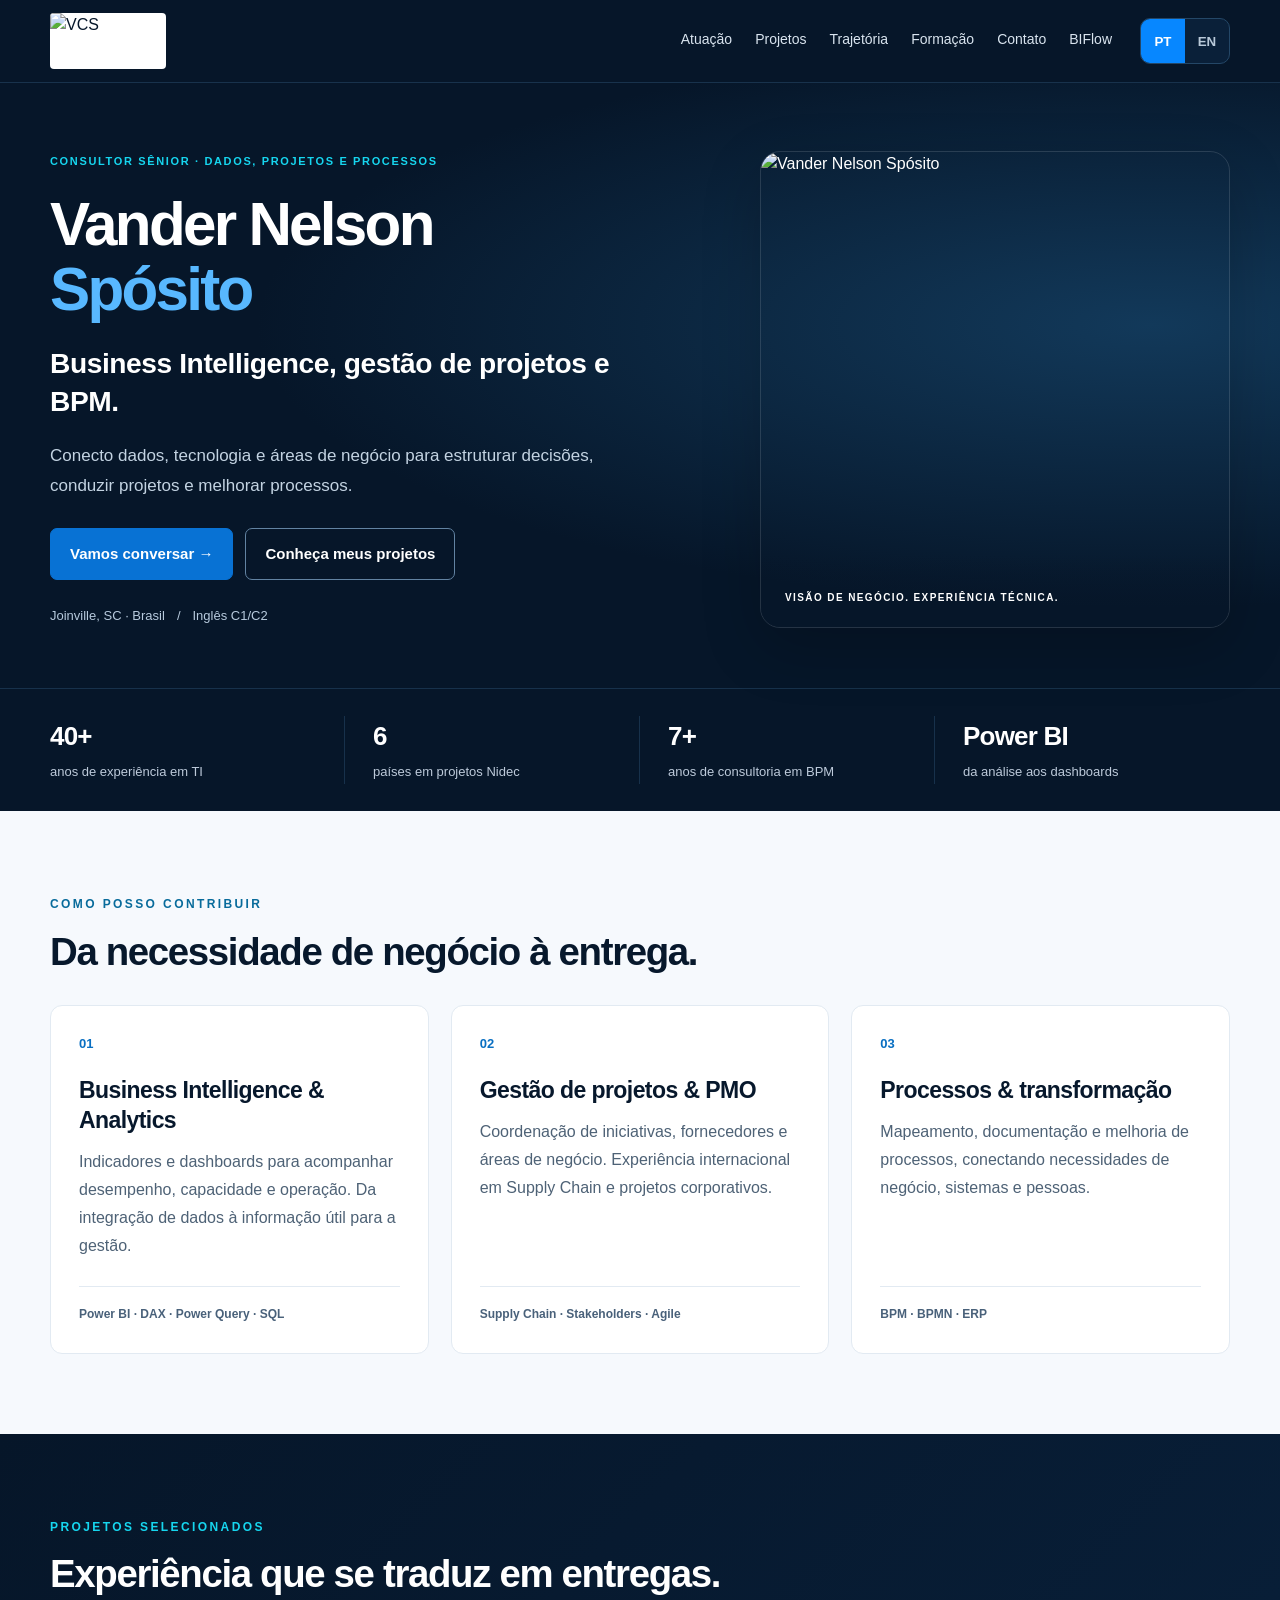
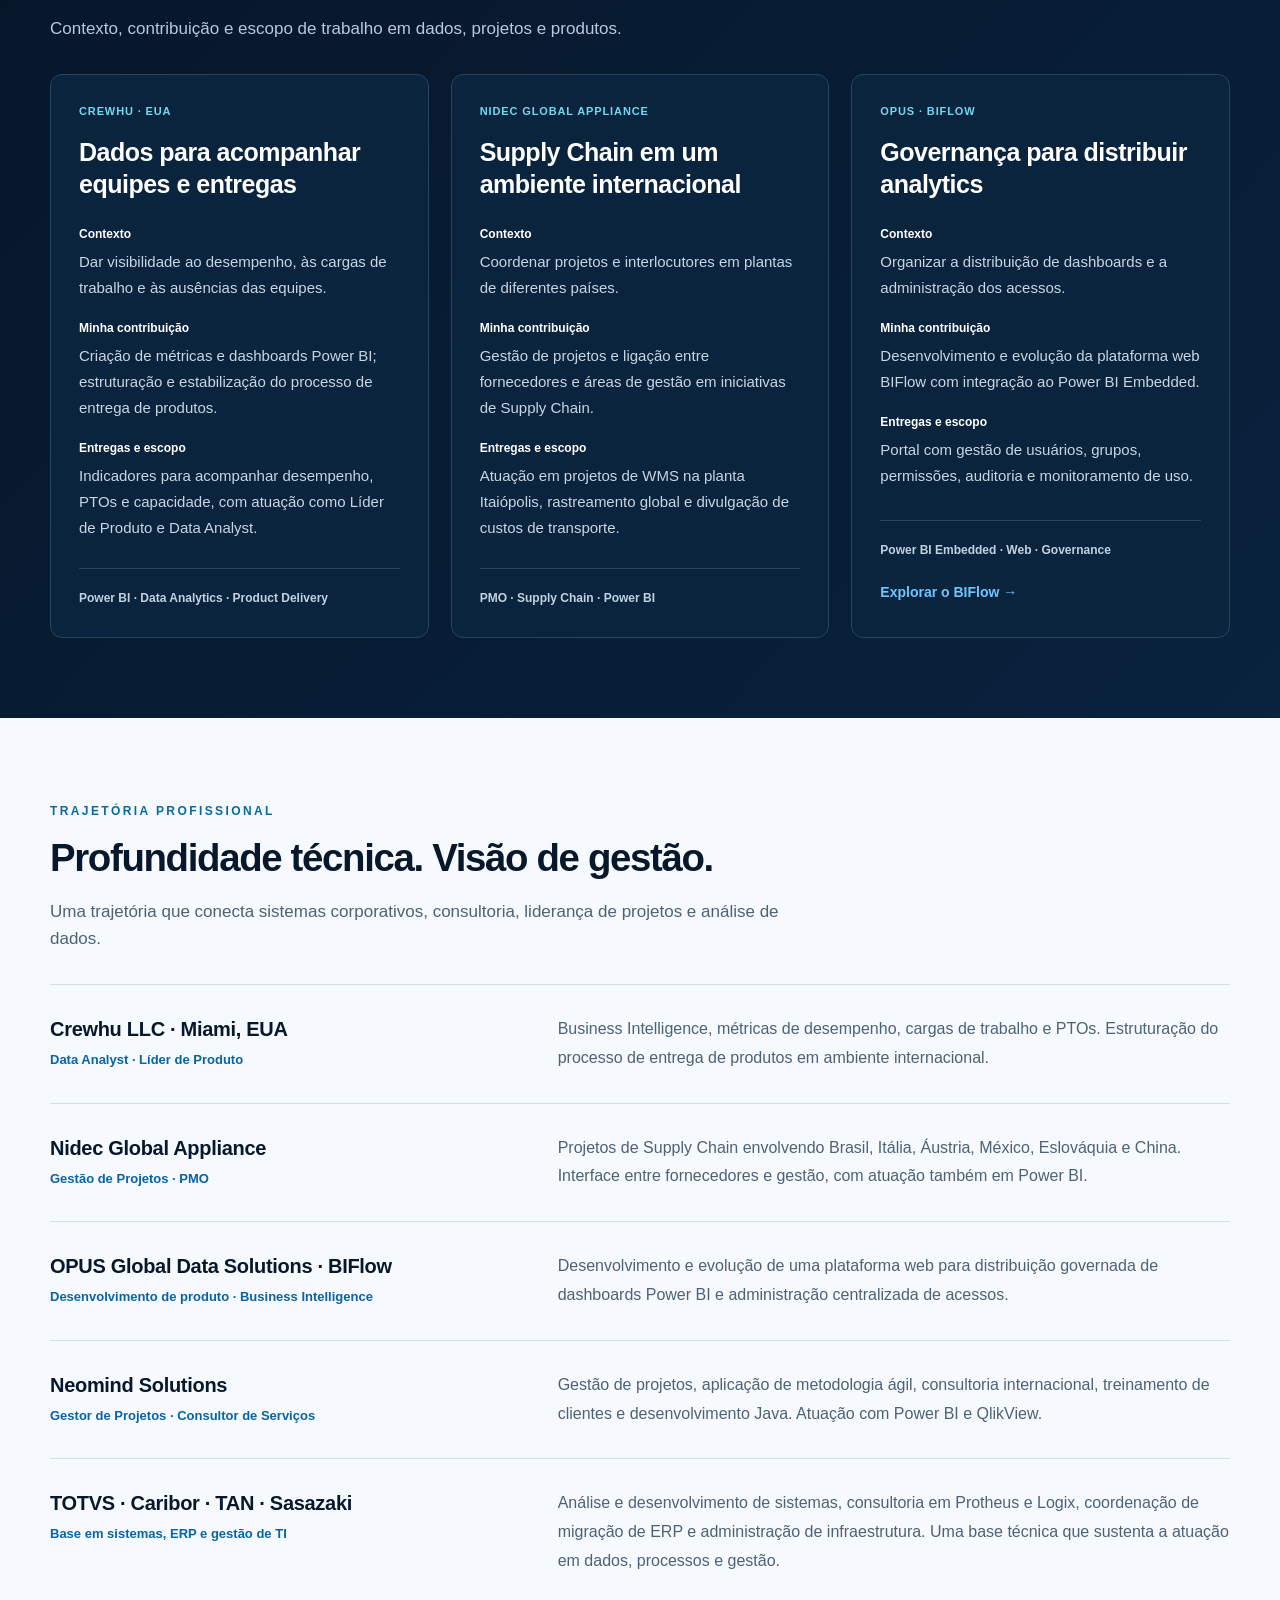
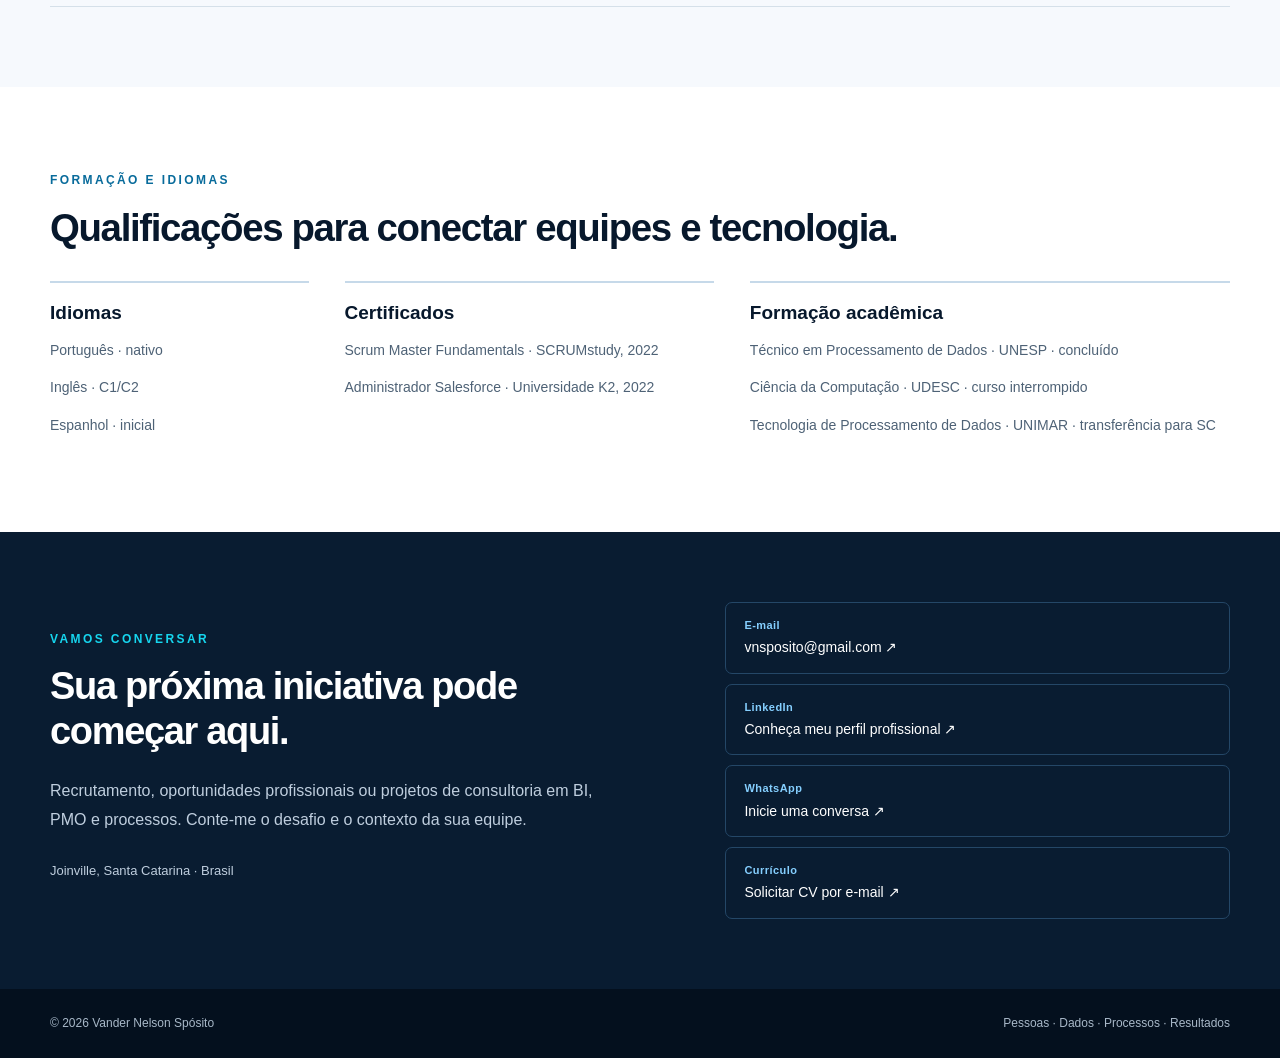
==== index.html @ 49647731 "Add files via upload" ====
<!doctype html>
<html lang="pt-BR" class="no-js"><head><meta charset="utf-8"><meta name="viewport" content="width=device-width,initial-scale=1">
<title>Vander Nelson Spósito | Business Intelligence, PMO e BPM</title>
<meta name="description" content="Consultor sênior em Business Intelligence, gestão de projetos e BPM. Power BI, experiência internacional em seis países e mais de 40 anos em tecnologia.">
<meta name="theme-color" content="#061629">
<meta property="og:type" content="profile"><meta property="og:title" content="Vander Nelson Spósito | Business Intelligence, PMO e BPM">
<meta property="og:description" content="Experiência técnica e visão de negócio em dados, projetos e processos. Conheça a trajetória e os projetos de Vander Nelson Spósito.">
<link rel="icon" href="assets/vcs-logo.png" type="image/png"><link rel="stylesheet" href="styles.css">
<script src="script.js" defer></script></head><body class="profile-page"><a class="skip-link" href="#main"><span data-pt="Pular para o conteúdo" data-en="Skip to content" >Pular para o conteúdo</span></a>
<header><div class="wrap nav">
<a class="brand" href="index.html" aria-label="Vander Nelson Spósito"><img src="assets/vcs-logo.png" class="vcs" alt="VCS" width="169" height="82"></a>
<button class="menu-toggle" type="button" aria-expanded="false" aria-controls="primary-nav"><span data-pt="Menu" data-en="Menu" >Menu</span> <span aria-hidden="true">☰</span></button>
<nav id="primary-nav" aria-label="Principal"><a data-pt="Atuação" data-en="Expertise" href="#expertise">Atuação</a><a data-pt="Projetos" data-en="Projects" href="#projects">Projetos</a><a data-pt="Trajetória" data-en="Experience" href="#experience">Trajetória</a><a data-pt="Formação" data-en="Education" href="#credentials">Formação</a><a data-pt="Contato" data-en="Contact" href="#contact">Contato</a><a href="biflow.html" >BIFlow</a></nav>
<div class="lang" role="group" aria-label="Language / Idioma"><button type="button" class="langBtn active" data-lang="pt" aria-label="Português" aria-pressed="true">PT</button><button type="button" class="langBtn" data-lang="en" aria-label="English" aria-pressed="false">EN</button></div>
</div></header><main id="main"><section class="hero" id="home"><div class="wrap heroGrid"><div>
<span data-pt="CONSULTOR SÊNIOR · DADOS, PROJETOS E PROCESSOS" data-en="SENIOR CONSULTANT · DATA, PROJECTS &amp; PROCESSES" class="eyebrow">CONSULTOR SÊNIOR · DADOS, PROJETOS E PROCESSOS</span>
<h1>Vander Nelson<br><b>Spósito</b></h1>
<p data-pt="Business Intelligence, gestão de projetos e BPM." data-en="Business Intelligence, project management &amp; BPM." class="hero-position">Business Intelligence, gestão de projetos e BPM.</p>
<p data-pt="Conecto dados, tecnologia e áreas de negócio para estruturar decisões, conduzir projetos e melhorar processos." data-en="I connect data, technology and business teams to inform decisions, lead projects and improve processes." class="hero-description">Conecto dados, tecnologia e áreas de negócio para estruturar decisões, conduzir projetos e melhorar processos.</p>
<div class="actions"><a data-pt="Vamos conversar →" data-en="Let’s connect →" class="btn" href="#contact">Vamos conversar →</a><a data-pt="Conheça meus projetos" data-en="Explore my projects" class="ghost" href="#projects">Conheça meus projetos</a></div>
<div class="hero-meta"><span data-pt="Joinville, SC · Brasil" data-en="Joinville, SC · Brazil" >Joinville, SC · Brasil</span><span aria-hidden="true">/</span><span data-pt="Inglês C1/C2" data-en="English C1/C2" >Inglês C1/C2</span></div>
</div><div class="photoBox"><img src="assets/profile.jpg" alt="Vander Nelson Spósito" width="1536" height="1491" fetchpriority="high"><div class="photo-caption"><span data-pt="VISÃO DE NEGÓCIO. EXPERIÊNCIA TÉCNICA." data-en="BUSINESS PERSPECTIVE. TECHNICAL EXPERIENCE." >VISÃO DE NEGÓCIO. EXPERIÊNCIA TÉCNICA.</span></div></div></div></section>
<section class="stats" aria-label="Perfil / Profile"><div class="wrap statsGrid">
<div><b>40+</b><span data-pt="anos de experiência em TI" data-en="years of IT experience" >anos de experiência em TI</span></div>
<div><b>6</b><span data-pt="países em projetos Nidec" data-en="countries across Nidec projects" >países em projetos Nidec</span></div>
<div><b>7+</b><span data-pt="anos de consultoria em BPM" data-en="years of BPM consulting" >anos de consultoria em BPM</span></div>
<div><b>Power BI</b><span data-pt="da análise aos dashboards" data-en="from analysis to dashboards" >da análise aos dashboards</span></div>
</div></section><section class="light" id="expertise"><div class="wrap"><span data-pt="COMO POSSO CONTRIBUIR" data-en="HOW I CAN HELP" class="eyebrow">COMO POSSO CONTRIBUIR</span><h2 data-pt="Da necessidade de negócio à entrega." data-en="From business needs to delivery." >Da necessidade de negócio à entrega.</h2><div class="cards"><article><span class="card-number">01</span><h3 data-pt="Business Intelligence &amp; Analytics" data-en="Business Intelligence &amp; Analytics" >Business Intelligence &amp; Analytics</h3><p data-pt="Indicadores e dashboards para acompanhar desempenho, capacidade e operação. Da integração de dados à informação útil para a gestão." data-en="Metrics and dashboards to track performance, capacity and operations. From data integration to information that supports management." >Indicadores e dashboards para acompanhar desempenho, capacidade e operação. Da integração de dados à informação útil para a gestão.</p><div class="techline">Power BI · DAX · Power Query · SQL</div></article><article><span class="card-number">02</span><h3 data-pt="Gestão de projetos &amp; PMO" data-en="Project management &amp; PMO" >Gestão de projetos &amp; PMO</h3><p data-pt="Coordenação de iniciativas, fornecedores e áreas de negócio. Experiência internacional em Supply Chain e projetos corporativos." data-en="Coordination of initiatives, vendors and business teams. International experience in Supply Chain and enterprise projects." >Coordenação de iniciativas, fornecedores e áreas de negócio. Experiência internacional em Supply Chain e projetos corporativos.</p><div class="techline">Supply Chain · Stakeholders · Agile</div></article><article><span class="card-number">03</span><h3 data-pt="Processos &amp; transformação" data-en="Processes &amp; transformation" >Processos &amp; transformação</h3><p data-pt="Mapeamento, documentação e melhoria de processos, conectando necessidades de negócio, sistemas e pessoas." data-en="Process mapping, documentation and improvement, connecting business needs, systems and people." >Mapeamento, documentação e melhoria de processos, conectando necessidades de negócio, sistemas e pessoas.</p><div class="techline">BPM · BPMN · ERP</div></article></div></div></section><section class="dark" id="projects"><div class="wrap"><span data-pt="PROJETOS SELECIONADOS" data-en="SELECTED PROJECTS" class="eyebrow">PROJETOS SELECIONADOS</span><h2 data-pt="Experiência que se traduz em entregas." data-en="Experience translated into delivery." >Experiência que se traduz em entregas.</h2><p data-pt="Contexto, contribuição e escopo de trabalho em dados, projetos e produtos." data-en="Context, contribution and scope of work across data, projects and products." class="section-intro">Contexto, contribuição e escopo de trabalho em dados, projetos e produtos.</p><div class="case-grid"><article class="case-card"><span data-pt="CREWHU · EUA" data-en="CREWHU · USA" class="case-org">CREWHU · EUA</span><h3 data-pt="Dados para acompanhar equipes e entregas" data-en="Data to track teams and delivery" >Dados para acompanhar equipes e entregas</h3><dl><dt data-pt="Contexto" data-en="Context" >Contexto</dt><dd data-pt="Dar visibilidade ao desempenho, às cargas de trabalho e às ausências das equipes." data-en="Make team performance, workloads and time off visible." >Dar visibilidade ao desempenho, às cargas de trabalho e às ausências das equipes.</dd><dt data-pt="Minha contribuição" data-en="My contribution" >Minha contribuição</dt><dd data-pt="Criação de métricas e dashboards Power BI; estruturação e estabilização do processo de entrega de produtos." data-en="Created Power BI metrics and dashboards; structured and stabilized the product delivery process." >Criação de métricas e dashboards Power BI; estruturação e estabilização do processo de entrega de produtos.</dd><dt data-pt="Entregas e escopo" data-en="Deliverables &amp; scope" >Entregas e escopo</dt><dd data-pt="Indicadores para acompanhar desempenho, PTOs e capacidade, com atuação como Líder de Produto e Data Analyst." data-en="Indicators for performance, time off and capacity, with experience as Product Lead and Data Analyst." >Indicadores para acompanhar desempenho, PTOs e capacidade, com atuação como Líder de Produto e Data Analyst.</dd></dl><div class="case-bottom"><span class="techline">Power BI · Data Analytics · Product Delivery</span></div></article><article class="case-card"><span data-pt="NIDEC GLOBAL APPLIANCE" data-en="NIDEC GLOBAL APPLIANCE" class="case-org">NIDEC GLOBAL APPLIANCE</span><h3 data-pt="Supply Chain em um ambiente internacional" data-en="Supply Chain in an international environment" >Supply Chain em um ambiente internacional</h3><dl><dt data-pt="Contexto" data-en="Context" >Contexto</dt><dd data-pt="Coordenar projetos e interlocutores em plantas de diferentes países." data-en="Coordinate projects and stakeholders across plants in different countries." >Coordenar projetos e interlocutores em plantas de diferentes países.</dd><dt data-pt="Minha contribuição" data-en="My contribution" >Minha contribuição</dt><dd data-pt="Gestão de projetos e ligação entre fornecedores e áreas de gestão em iniciativas de Supply Chain." data-en="Managed projects and connected vendors with management teams on Supply Chain initiatives." >Gestão de projetos e ligação entre fornecedores e áreas de gestão em iniciativas de Supply Chain.</dd><dt data-pt="Entregas e escopo" data-en="Deliverables &amp; scope" >Entregas e escopo</dt><dd data-pt="Atuação em projetos de WMS na planta Itaiópolis, rastreamento global e divulgação de custos de transporte." data-en="Worked on projects covering WMS at the Itaiópolis plant, global tracking and transport cost reporting." >Atuação em projetos de WMS na planta Itaiópolis, rastreamento global e divulgação de custos de transporte.</dd></dl><div class="case-bottom"><span class="techline">PMO · Supply Chain · Power BI</span></div></article><article class="case-card"><span data-pt="OPUS · BIFLOW" data-en="OPUS · BIFLOW" class="case-org">OPUS · BIFLOW</span><h3 data-pt="Governança para distribuir analytics" data-en="Governance for analytics distribution" >Governança para distribuir analytics</h3><dl><dt data-pt="Contexto" data-en="Context" >Contexto</dt><dd data-pt="Organizar a distribuição de dashboards e a administração dos acessos." data-en="Organize dashboard distribution and access administration." >Organizar a distribuição de dashboards e a administração dos acessos.</dd><dt data-pt="Minha contribuição" data-en="My contribution" >Minha contribuição</dt><dd data-pt="Desenvolvimento e evolução da plataforma web BIFlow com integração ao Power BI Embedded." data-en="Development and evolution of the BIFlow web platform with Power BI Embedded integration." >Desenvolvimento e evolução da plataforma web BIFlow com integração ao Power BI Embedded.</dd><dt data-pt="Entregas e escopo" data-en="Deliverables &amp; scope" >Entregas e escopo</dt><dd data-pt="Portal com gestão de usuários, grupos, permissões, auditoria e monitoramento de uso." data-en="A portal with user, group and permission management, auditing and usage monitoring." >Portal com gestão de usuários, grupos, permissões, auditoria e monitoramento de uso.</dd></dl><div class="case-bottom"><span class="techline">Power BI Embedded · Web · Governance</span><a data-pt="Explorar o BIFlow →" data-en="Explore BIFlow →" class="text-link" href="biflow.html">Explorar o BIFlow →</a></div></article></div></div></section><section class="light" id="experience"><div class="wrap"><span data-pt="TRAJETÓRIA PROFISSIONAL" data-en="PROFESSIONAL BACKGROUND" class="eyebrow">TRAJETÓRIA PROFISSIONAL</span><h2 data-pt="Profundidade técnica. Visão de gestão." data-en="Technical depth. Management perspective." >Profundidade técnica. Visão de gestão.</h2><p data-pt="Uma trajetória que conecta sistemas corporativos, consultoria, liderança de projetos e análise de dados." data-en="A career connecting enterprise systems, consulting, project leadership and data analytics." class="section-intro">Uma trajetória que conecta sistemas corporativos, consultoria, liderança de projetos e análise de dados.</p><div class="experience"><article><div><h3 data-pt="Crewhu LLC · Miami, EUA" data-en="Crewhu LLC · Miami, USA" >Crewhu LLC · Miami, EUA</h3><p data-pt="Data Analyst · Líder de Produto" data-en="Data Analyst · Product Lead" class="role">Data Analyst · Líder de Produto</p></div><p data-pt="Business Intelligence, métricas de desempenho, cargas de trabalho e PTOs. Estruturação do processo de entrega de produtos em ambiente internacional." data-en="Business Intelligence, performance metrics, workloads and time off. Structured the product delivery process in an international environment." >Business Intelligence, métricas de desempenho, cargas de trabalho e PTOs. Estruturação do processo de entrega de produtos em ambiente internacional.</p></article><article><div><h3 data-pt="Nidec Global Appliance" data-en="Nidec Global Appliance" >Nidec Global Appliance</h3><p data-pt="Gestão de Projetos · PMO" data-en="Project Management · PMO" class="role">Gestão de Projetos · PMO</p></div><p data-pt="Projetos de Supply Chain envolvendo Brasil, Itália, Áustria, México, Eslováquia e China. Interface entre fornecedores e gestão, com atuação também em Power BI." data-en="Supply Chain projects involving Brazil, Italy, Austria, Mexico, Slovakia and China. Liaison between vendors and management, also working with Power BI." >Projetos de Supply Chain envolvendo Brasil, Itália, Áustria, México, Eslováquia e China. Interface entre fornecedores e gestão, com atuação também em Power BI.</p></article><article><div><h3 data-pt="OPUS Global Data Solutions · BIFlow" data-en="OPUS Global Data Solutions · BIFlow" >OPUS Global Data Solutions · BIFlow</h3><p data-pt="Desenvolvimento de produto · Business Intelligence" data-en="Product development · Business Intelligence" class="role">Desenvolvimento de produto · Business Intelligence</p></div><p data-pt="Desenvolvimento e evolução de uma plataforma web para distribuição governada de dashboards Power BI e administração centralizada de acessos." data-en="Development and evolution of a web platform for governed Power BI dashboard distribution and centralized access administration." >Desenvolvimento e evolução de uma plataforma web para distribuição governada de dashboards Power BI e administração centralizada de acessos.</p></article><article><div><h3 data-pt="Neomind Solutions" data-en="Neomind Solutions" >Neomind Solutions</h3><p data-pt="Gestor de Projetos · Consultor de Serviços" data-en="Project Manager · Services Consultant" class="role">Gestor de Projetos · Consultor de Serviços</p></div><p data-pt="Gestão de projetos, aplicação de metodologia ágil, consultoria internacional, treinamento de clientes e desenvolvimento Java. Atuação com Power BI e QlikView." data-en="Project management, agile methodology adoption, international consulting, customer training and Java development. Work with Power BI and QlikView." >Gestão de projetos, aplicação de metodologia ágil, consultoria internacional, treinamento de clientes e desenvolvimento Java. Atuação com Power BI e QlikView.</p></article><article><div><h3 data-pt="TOTVS · Caribor · TAN · Sasazaki" data-en="TOTVS · Caribor · TAN · Sasazaki" >TOTVS · Caribor · TAN · Sasazaki</h3><p data-pt="Base em sistemas, ERP e gestão de TI" data-en="Foundation in systems, ERP and IT management" class="role">Base em sistemas, ERP e gestão de TI</p></div><p data-pt="Análise e desenvolvimento de sistemas, consultoria em Protheus e Logix, coordenação de migração de ERP e administração de infraestrutura. Uma base técnica que sustenta a atuação em dados, processos e gestão." data-en="Systems analysis and development, Protheus and Logix consulting, ERP migration coordination and infrastructure administration. A technical foundation for work across data, processes and management." >Análise e desenvolvimento de sistemas, consultoria em Protheus e Logix, coordenação de migração de ERP e administração de infraestrutura. Uma base técnica que sustenta a atuação em dados, processos e gestão.</p></article></div></div></section><section class="credentials" id="credentials"><div class="wrap"><span data-pt="FORMAÇÃO E IDIOMAS" data-en="EDUCATION &amp; LANGUAGES" class="eyebrow">FORMAÇÃO E IDIOMAS</span><h2 data-pt="Qualificações para conectar equipes e tecnologia." data-en="Qualifications that connect teams and technology." >Qualificações para conectar equipes e tecnologia.</h2><div class="credential-grid"><article><h3 data-pt="Idiomas" data-en="Languages" >Idiomas</h3><ul><li data-pt="Português · nativo" data-en="Portuguese · native" >Português · nativo</li><li data-pt="Inglês · C1/C2" data-en="English · C1/C2" >Inglês · C1/C2</li><li data-pt="Espanhol · inicial" data-en="Spanish · beginner" >Espanhol · inicial</li></ul></article><article><h3 data-pt="Certificados" data-en="Certificates" >Certificados</h3><ul><li data-pt="Scrum Master Fundamentals · SCRUMstudy, 2022" data-en="Scrum Master Fundamentals · SCRUMstudy, 2022" >Scrum Master Fundamentals · SCRUMstudy, 2022</li><li data-pt="Administrador Salesforce · Universidade K2, 2022" data-en="Salesforce Administrator · Universidade K2, 2022" >Administrador Salesforce · Universidade K2, 2022</li></ul></article><article><h3 data-pt="Formação acadêmica" data-en="Education" >Formação acadêmica</h3><ul><li data-pt="Técnico em Processamento de Dados · UNESP · concluído" data-en="Data Processing Technician · UNESP · completed" >Técnico em Processamento de Dados · UNESP · concluído</li><li data-pt="Ciência da Computação · UDESC · curso interrompido" data-en="Computer Science · UDESC · studies interrupted" >Ciência da Computação · UDESC · curso interrompido</li><li data-pt="Tecnologia de Processamento de Dados · UNIMAR · transferência para SC" data-en="Data Processing Technology · UNIMAR · transferred to Santa Catarina" >Tecnologia de Processamento de Dados · UNIMAR · transferência para SC</li></ul></article></div></div></section><section class="contact" id="contact"><div class="wrap contactGrid"><div><span data-pt="VAMOS CONVERSAR" data-en="LET’S CONNECT" class="eyebrow">VAMOS CONVERSAR</span><h2 data-pt="Sua próxima iniciativa pode começar aqui." data-en="Your next initiative can start here." >Sua próxima iniciativa pode começar aqui.</h2><p data-pt="Recrutamento, oportunidades profissionais ou projetos de consultoria em BI, PMO e processos. Conte-me o desafio e o contexto da sua equipe." data-en="Recruitment, career opportunities or consulting projects in BI, PMO and processes. Tell me about the challenge and your team’s context." >Recrutamento, oportunidades profissionais ou projetos de consultoria em BI, PMO e processos. Conte-me o desafio e o contexto da sua equipe.</p><p data-pt="Joinville, Santa Catarina · Brasil" data-en="Joinville, Santa Catarina · Brazil" class="contact-location">Joinville, Santa Catarina · Brasil</p></div><div class="contact-links"><a href="mailto:vnsposito@gmail.com"><span class="contact-label">E-mail</span><span>vnsposito@gmail.com ↗</span></a><a href="https://www.linkedin.com/in/vnsposito" target="_blank" rel="noopener noreferrer"><span class="contact-label">LinkedIn</span><span data-pt="Conheça meu perfil profissional ↗" data-en="View my professional profile ↗" >Conheça meu perfil profissional ↗</span></a><a href="https://wa.me/5547999716239" target="_blank" rel="noopener noreferrer"><span class="contact-label">WhatsApp</span><span data-pt="Inicie uma conversa ↗" data-en="Start a conversation ↗" >Inicie uma conversa ↗</span></a><a href="mailto:vnsposito@gmail.com?subject=Curr%C3%ADculo%20profissional%20-%20Vander%20Sp%C3%B3sito"><span class="contact-label"><span data-pt="Currículo" data-en="Résumé" >Currículo</span></span><span data-pt="Solicitar CV por e-mail ↗" data-en="Request my résumé by email ↗" >Solicitar CV por e-mail ↗</span></a></div></div></section></main><footer><div class="wrap footer-row"><span>© 2026 Vander Nelson Spósito</span><span data-pt="Pessoas · Dados · Processos · Resultados" data-en="People · Data · Processes · Results" >Pessoas · Dados · Processos · Resultados</span></div></footer></body></html>
---- styles.css ----
:root{--navy:#061629;--navy2:#0a2039;--blue:#0787ff;--cyan:#16d6ef;--light:#f6f9fd;--ink:#07182c;--muted:#607085}*{box-sizing:border-box}html{scroll-behavior:smooth}body{margin:0;font-family:Segoe UI,Arial,sans-serif;color:var(--ink);line-height:1.55}a{text-decoration:none;color:inherit}.wrap{width:min(1180px,92%);margin:auto}header{position:sticky;top:0;z-index:20;background:#061629;border-bottom:1px solid #18324c}.nav{height:76px;display:flex;align-items:center;gap:22px}.vcs{width:150px;max-height:58px;object-fit:contain;background:#fff;border-radius:4px}.nav nav{display:flex;gap:20px;margin-left:auto;color:#d9e4ef;font-size:14px}.nav nav a:hover,.nav nav .active{color:#fff;border-bottom:2px solid var(--blue)}.pill{border:1px solid var(--blue);border-radius:12px;padding:10px 17px;color:#fff;font-weight:700}.lang{display:flex;background:#0a2039;border:1px solid #244767;border-radius:10px;overflow:hidden}.langBtn{border:0;background:transparent;color:#b9c9d9;padding:9px 11px;cursor:pointer;font-weight:700}.langBtn.active{background:#0787ff;color:#fff}.hero,.biHero,.dark{background:linear-gradient(135deg,#061629,#09223e);color:#fff}.hero{padding:52px 0}.heroGrid{display:grid;grid-template-columns:1fr 1fr;align-items:center;gap:42px}.eyebrow{color:var(--cyan);letter-spacing:.2em;font-weight:800;font-size:12px}.hero h1,.biHero h1{font-size:62px;line-height:1;margin:12px 0 18px}.hero h1 b{color:var(--blue)}.hero h2{font-size:26px}.hero p{color:#d1dce8;font-size:17px}.photoBox{position:relative;max-width:530px;margin-left:auto;overflow:hidden;border-radius:36px}.photoBox img{display:block;width:100%;height:525px;object-fit:cover;object-position:center 16%}.quote{position:absolute;right:18px;bottom:28px;width:300px;background:rgba(7,20,35,.9);border-left:3px solid var(--blue);padding:18px 20px;color:#fff;font-style:italic;font-size:19px;border-radius:0 14px 14px 0}.actions{display:flex;gap:12px;margin-top:25px}.btn,.ghost{display:inline-block;padding:13px 20px;border-radius:11px;font-weight:700}.btn{background:var(--blue);color:#fff}.ghost{border:1px solid var(--blue);color:#fff}.stats{background:#061629;color:#fff;border-top:1px solid #17314b}.statsGrid{display:grid;grid-template-columns:repeat(5,1fr);padding:24px 0}.statsGrid div{border-right:1px solid #17314b;padding:0 18px}.statsGrid b{display:block;font-size:20px}.statsGrid span{font-size:13px;color:#bdcada}.light,.dark{padding:82px 0}.light{background:var(--light)}h3{font-size:40px;line-height:1.1;margin:10px 0 30px}.cards,.projects{display:grid;grid-template-columns:repeat(4,1fr);gap:18px}.cards article{background:#fff;border:1px solid #e2eaf2;border-radius:16px;padding:24px;min-height:190px}.cards b{font-size:18px}.cards p{color:var(--muted)}.project{background:#091c31;border:1px solid #173552;border-radius:16px;padding:14px;color:#fff}.project h4{font-size:20px;margin:12px 0 6px}.project p{color:#c8d5e2}.project>span{color:#55b5ff;font-weight:700}.visual{height:145px;border-radius:12px;position:relative;overflow:hidden;border:1px solid #dbe6ef}.whiteVisual{background:#fff!important;color:#0a3155}.whiteVisual>img{display:block;max-width:78%;max-height:100px;margin:auto;position:relative;top:50%;transform:translateY(-50%)}.powerbiVisual{padding:13px}.chartTitle{font-size:12px;color:#123c62;font-weight:700}.kpis{display:flex;gap:8px;margin:8px 0}.kpis i{height:20px;flex:1;background:#dcecf9;border-radius:4px}.bars{height:75px;display:flex;align-items:flex-end;gap:8px;padding:5px 10px;border-left:1px solid #9db6cb;border-bottom:1px solid #9db6cb}.bars i{flex:1;background:linear-gradient(#39a9ff,#0876cf);border-radius:3px 3px 0 0}.bars i:nth-child(1){height:38%}.bars i:nth-child(2){height:62%}.bars i:nth-child(3){height:45%}.bars i:nth-child(4){height:80%}.bars i:nth-child(5){height:67%}.bars i:nth-child(6){height:95%}.lineChart{position:absolute;right:16px;top:38px;font-size:55px;color:#0fb6d0;transform:rotate(-10deg)}.bpmVisual{display:flex;align-items:center;justify-content:center;gap:7px}.node{padding:9px 10px;border-radius:6px;background:#0b87ef;color:#fff;font-size:11px}.diamond{color:#f0b51a;font-size:25px}.arrow{color:#138fe8;font-size:22px}.dataVisual{display:flex;align-items:center;justify-content:center;gap:13px;font-size:28px;color:#0b87ef}.dataVisual>div{width:64px;height:70px;border:1px solid #76a9ce;border-radius:12px;display:flex;flex-direction:column;align-items:center;justify-content:center;background:#f5faff}.dataVisual small{font-size:10px;color:#31546f;margin-top:4px}.experience{display:grid;gap:16px}.experience>div{background:#fff;border:1px solid #dde6ef;border-radius:15px;padding:22px}.experience h4{margin:0 0 5px;font-size:20px}.experience p{margin:0;color:var(--muted)}.contact{background:#091c31;color:#fff;padding:65px 0}.contactGrid{display:grid;grid-template-columns:1.2fr .8fr;align-items:center;gap:35px}.contactGrid>div:last-child{display:flex;flex-direction:column;gap:10px}.contactGrid a{border:1px solid #244767;border-radius:10px;padding:12px 15px}footer{background:#04101e;color:#a8b8c8;padding:25px 0}.biHero{padding:55px 0}.biHeroGrid{display:grid;grid-template-columns:1fr 1fr;align-items:center;gap:50px}.biLogoCard{display:inline-flex;background:#fff;padding:18px 24px;border-radius:16px;margin-bottom:8px}.biLogo{width:270px;max-height:100px;object-fit:contain}.biHero h1{font-size:52px}.biHero h2{font-size:28px}.biHero p{color:#d0dce8;font-size:17px}.biHeroPanel{background:#fff;color:#10283f;border-radius:22px;padding:32px}.biHeroPanel h3{font-size:27px;margin:0 0 22px}.biHeroPanel p{color:#526a80}.miniFlow{display:flex;align-items:center;gap:12px;flex-wrap:wrap}.miniFlow span{background:#e8f4ff;border:1px solid #a7d3f8;padding:12px 16px;border-radius:10px;font-weight:700}.miniFlow b{color:#0787ff}.intro{max-width:850px;font-size:18px;color:#4b6074}.steps{display:grid;grid-template-columns:repeat(5,1fr);gap:12px}.steps div{background:#0c2947;border:1px solid #1c466c;border-radius:14px;padding:18px}.steps b{display:grid;place-items:center;width:30px;height:30px;border-radius:50%;background:#0787ff;margin-bottom:12px}.brochureGrid{display:grid;grid-template-columns:1fr 1fr;gap:22px;align-items:start}.brochureGrid img{width:100%;height:auto;border-radius:16px;border:1px solid #d9e4ed;box-shadow:0 10px 28px #15324d18}.audience{display:grid;grid-template-columns:repeat(4,1fr);gap:14px}.audience div{background:#0c2947;border:1px solid #1c466c;border-radius:14px;padding:20px}.audience b,.audience span{display:block}.audience span{color:#bfd0e0;font-size:14px}@media(max-width:900px){.nav nav{display:none}.nav .pill{display:none}.lang{margin-left:auto}.heroGrid,.biHeroGrid,.contactGrid{grid-template-columns:1fr}.hero h1,.biHero h1{font-size:44px}.statsGrid,.cards,.projects,.audience,.steps,.brochureGrid{grid-template-columns:1fr 1fr}.photoBox{margin:auto}.quote{bottom:18px;right:10px;width:70%;font-size:16px}}@media(max-width:560px){.statsGrid,.cards,.projects,.audience,.steps,.brochureGrid{grid-template-columns:1fr}.statsGrid div{padding:12px 0;border-right:0;border-bottom:1px solid #17314b}.hero h1{font-size:39px}h3{font-size:32px}.quote{position:static;width:100%;border-radius:0 0 14px 14px}.photoBox img{height:auto;border-radius:24px 24px 0 0}.vcs{width:120px}}
/* BIFlow editorial page v3 */
.biLogoWhite{display:inline-flex;background:#fff;padding:18px 24px;border-radius:18px;margin-bottom:18px}.biLogoWhite .biLogo{margin:0;max-height:100px;object-fit:contain}
.heroLead{font-size:19px!important;max-width:700px}.analyticsIllustration{background:#fff;border-radius:22px;padding:24px;color:#09203a;box-shadow:0 24px 60px #0005}
.dashTop{display:flex;justify-content:space-between;border-bottom:1px solid #d9e6f1;padding-bottom:12px}.dashTop span{color:#647b90}.dashKpis{display:grid;grid-template-columns:repeat(3,1fr);gap:12px;margin:18px 0}.dashKpis i{height:54px;background:linear-gradient(135deg,#e7f4ff,#b7ddfb);border-radius:10px}
.dashBody{display:grid;grid-template-columns:2fr 1fr;gap:20px;align-items:center}.dashBars{height:180px;display:flex;align-items:flex-end;gap:12px;border-left:1px solid #b7cde0;border-bottom:1px solid #b7cde0;padding:12px}.dashBars i{flex:1;background:linear-gradient(#18bde2,#087cf0);border-radius:5px 5px 0 0}.dashBars i:nth-child(1){height:35%}.dashBars i:nth-child(2){height:58%}.dashBars i:nth-child(3){height:45%}.dashBars i:nth-child(4){height:78%}.dashBars i:nth-child(5){height:66%}.dashBars i:nth-child(6){height:92%}.dashPie{font-size:110px;color:#118af3;text-align:center}
.textSection{max-width:1120px}.editorial{display:grid;grid-template-columns:1.4fr .6fr;gap:50px;align-items:start}.editorial p,.closing{font-size:18px;color:#52687d}.dark .editorial p,.dark .closing{color:#cad7e4}.miniIssues{display:grid;gap:10px}.miniIssues span,.benefitVisual span{background:#fff;border:1px solid #dce8f2;border-radius:12px;padding:13px 16px;color:#17314b}.flowArchitecture{display:grid;grid-template-columns:1fr auto 1fr auto 1fr auto 1fr;gap:12px;align-items:center;margin:30px 0}.flowArchitecture div{background:#fff;color:#102b45;border-radius:15px;padding:22px;text-align:center}.flowArchitecture .focus{outline:2px solid #0787ff}.flowArchitecture small{display:block;color:#60758a;margin-top:5px}.flowArchitecture em{font-size:26px;color:#3aaeff}.capGrid{display:grid;grid-template-columns:repeat(3,1fr);gap:18px}.capGrid article{background:#0d2945;border:1px solid #1d4669;border-radius:15px;padding:22px}.capGrid h4{margin:0 0 6px}.capGrid p{color:#c3d2e0;margin:0}.benefitVisual{background:#eaf5ff;border-radius:20px;padding:25px;display:grid;gap:10px}.benefitVisual b{font-size:20px}.useCases{display:grid;grid-template-columns:1fr 1fr;gap:22px}.useCases article{background:#0d2945;border:1px solid #1d4669;border-radius:18px;padding:26px}.caseIcon{font-size:42px;color:#26c8eb}.useCases h4{font-size:22px;margin:8px 0}.useCases p{color:#c9d7e4}.maturity{display:grid;grid-template-columns:1fr auto 1fr auto 1fr auto 1fr;gap:12px;align-items:center;margin:30px 0}.maturity div{background:#fff;border:1px solid #d8e6f1;border-radius:15px;padding:22px;text-align:center}.maturity b{display:block;color:#0787ff;font-size:28px}.maturity span{display:block}.maturity .focus{background:#e9f5ff;border-color:#0787ff}.maturity em{font-size:24px;color:#0787ff}
@media(max-width:800px){.editorial,.useCases{grid-template-columns:1fr}.flowArchitecture,.maturity{grid-template-columns:1fr}.flowArchitecture em,.maturity em{transform:rotate(90deg);text-align:center}.capGrid{grid-template-columns:1fr}.dashPie{font-size:75px}}
/* Recruitment-focused profile and shared navigation, September 2026. */
:root{--blue:#0879e6;--muted:#4e6276}
html{scroll-padding-top:100px}
body{font-family:"Segoe UI",Arial,sans-serif;-webkit-font-smoothing:antialiased}
a,button{-webkit-tap-highlight-color:transparent}
a:focus-visible,button:focus-visible{outline:3px solid #f6b94d;outline-offset:5px}
a,button{touch-action:manipulation}
.wrap{width:min(1180px,calc(100% - 64px))}
.skip-link{position:fixed;left:16px;top:-100px;padding:12px 18px;background:#fff;color:#061629;z-index:100;border-radius:8px}
.skip-link:focus{top:12px}
.nav{height:82px;gap:28px}
.brand{display:flex;flex-shrink:0}
.vcs{width:116px;height:56px;max-height:none;object-fit:contain}
.nav nav{gap:23px;align-items:center}
.nav nav a{padding:12px 0;border-bottom:2px solid transparent}
.nav nav a:hover,.nav nav a[aria-current="page"]{border-color:#36b3ff}
.lang{flex-shrink:0}
.langBtn{min-width:44px;min-height:44px}
.menu-toggle{display:none}
.hero{padding:68px 0 60px;background:radial-gradient(ellipse at 90% 40%,#12395a 0,transparent 55%),#061629}
.heroGrid{grid-template-columns:1.25fr 1fr;gap:70px}
.hero .eyebrow{font-size:11px;letter-spacing:.15em;display:block;max-width:510px}
.hero h1{font-size:clamp(44px,4.7vw,66px);line-height:1.07;letter-spacing:-.045em;margin:23px 0}
.hero h1 b{color:#58b8ff;font-weight:700}
.hero .hero-position{font-size:clamp(22px,2.2vw,29px);font-weight:600;line-height:1.35;color:#fff;margin:0 0 20px;max-width:580px;letter-spacing:-.015em}
.hero .hero-description{font-size:17px;line-height:1.75;max-width:555px;color:#c3d3e2}
.actions{flex-wrap:wrap;gap:12px;margin-top:28px}
.btn,.ghost{border-radius:7px;padding:13px 19px;min-height:48px;font-size:15px;transition:background .15s,border-color .15s}
.btn{background:#0872d4;border:1px solid #0872d4}
.btn:hover{background:#065aab;border-color:#065aab}
.ghost{border-color:#6283a2;background:transparent}
.ghost:hover{background:#153552;border-color:#8ba9c5}
.hero-meta{display:flex;flex-wrap:wrap;gap:12px;margin-top:26px;color:#b7cadd;font-size:13px}
.photoBox{border-radius:20px;max-width:470px;width:100%;box-shadow:0 20px 60px #0003;border:1px solid #ffffff20}
.photoBox img{height:475px;object-position:center 16%;border-radius:0}
.photo-caption{position:absolute;bottom:0;left:0;right:0;padding:35px 24px 22px;background:linear-gradient(transparent,#061629e6);color:#fff;font-size:10px;font-weight:600;letter-spacing:.14em}
.statsGrid{grid-template-columns:repeat(4,1fr);padding:27px 0}
.statsGrid div{padding:0 28px}
.statsGrid div:first-child{padding-left:0}
.statsGrid div:last-child{border-right:0}
.statsGrid b{font-size:26px;letter-spacing:-.03em;margin-bottom:3px}
.statsGrid span{font-size:13px}
.light,.dark,.credentials{padding:80px 0}
.light .eyebrow,.credentials .eyebrow,.project-role .eyebrow{color:#086b9b}
h2{font-size:clamp(28px,3vw,40px);line-height:1.2;letter-spacing:-.035em;margin:13px 0 30px;max-width:900px}
.section-intro{font-size:17px;max-width:760px;color:var(--muted);margin:-12px 0 32px}
.dark .section-intro{color:#b7cadd}
.cards{grid-template-columns:repeat(3,minmax(0,1fr));gap:22px}
.cards article{padding:28px;border-radius:12px;display:flex;flex-direction:column}
.card-number{color:#096fc2;font-size:13px;font-weight:700;margin-bottom:22px}
.cards h3{font-size:23px;line-height:1.3;letter-spacing:-.025em;margin:0 0 12px}
.cards p{margin:0 0 26px;line-height:1.75}
.techline{font-size:12px;font-weight:600;line-height:1.65;display:block;color:#49617a}
.cards .techline{margin-top:auto;padding-top:18px;border-top:1px solid #e2eaf2}
.case-grid{display:grid;grid-template-columns:repeat(3,minmax(0,1fr));gap:22px}
.case-card{background:#0b243d;border:1px solid #29455e;border-radius:12px;padding:28px;display:flex;flex-direction:column}
.case-org{font-size:11px;letter-spacing:.08em;color:#71d8ef;font-weight:700}
.case-card h3{font-size:25px;line-height:1.3;letter-spacing:-.02em;margin:16px 0 24px}
.case-card dl{margin:0 0 26px}
.case-card dt{font-size:12px;font-weight:700;color:#fff;margin:18px 0 5px}
.case-card dt:first-child{margin-top:0}
.case-card dd{margin:0;font-size:15px;line-height:1.75;color:#c7d6e5}
.case-bottom{margin-top:auto;border-top:1px solid #29455e;padding-top:20px}
.case-card .techline{color:#c1d2e2}
.text-link{display:inline-block;margin-top:16px;color:#70c4ff;font-weight:600;font-size:14px;padding:5px 0}
.text-link:hover{text-decoration:underline}
.experience{gap:0;border-top:1px solid #d5e0e9}
.experience article{display:grid;grid-template-columns:1fr 1.45fr;gap:44px;padding:30px 0;border-bottom:1px solid #d5e0e9}
.experience h3{font-size:20px;line-height:1.4;margin:0 0 7px;letter-spacing:-.015em}
.experience .role{color:#0864a3;font-weight:600;font-size:13px;line-height:1.6}
.experience article>p{font-size:16px;line-height:1.8;color:var(--muted)}
.credentials{background:#fff}
.credential-grid{display:grid;grid-template-columns:.7fr 1fr 1.3fr;gap:36px}
.credential-grid article{border-top:2px solid #c6d9e9;padding-top:20px}
.credential-grid h3{font-size:19px;margin:0 0 15px}
.credential-grid ul{margin:0;padding:0;list-style:none;color:var(--muted);font-size:14px}
.credential-grid li{margin-bottom:14px;line-height:1.7}
.contact{padding:70px 0}
.contactGrid{grid-template-columns:1.2fr 1fr;gap:70px}
.contact h2{font-size:38px;margin-bottom:22px}
.contact p{color:#bfcede;max-width:550px;font-size:16px;line-height:1.8}
.contact .contact-location{font-size:13px;margin-top:24px}
.contact-links a{display:flex;flex-direction:column;gap:3px;border-radius:7px;padding:14px 18px;font-size:14px;overflow-wrap:anywhere}
.contact-links a:hover{background:#12334e;border-color:#5a8ab1}
.contact-label{font-size:11px;color:#85cfff;font-weight:600;letter-spacing:.04em}
.footer-row{display:flex;justify-content:space-between;gap:16px;font-size:12px}
.project-role{background:#e9f2f9;padding:40px 0}
.project-role h2{font-size:27px;margin-bottom:12px}
.project-role p{max-width:920px;color:#425a70;font-size:17px}
.illustration-label{font-size:12px!important;color:#4a647c!important;margin:0 0 15px}
.biHero h1{font-size:clamp(34px,4vw,52px);line-height:1.1;letter-spacing:-.035em}
.biLogoWhite .biLogo{width:200px;height:auto}
@media(max-width:1050px){.nav{gap:18px}.nav nav{gap:16px}.heroGrid{gap:38px}.case-card{padding:22px}.contactGrid{gap:35px}}
@media(max-width:900px){
  .wrap{width:calc(100% - 40px)}
  .nav{height:76px;flex-wrap:nowrap;gap:14px}
  .vcs{width:100px;height:49px}
  .menu-toggle{display:flex;align-items:center;gap:10px;min-height:44px;background:transparent;border:1px solid #52708d;border-radius:7px;color:#fff;padding:8px 12px;margin-left:auto;cursor:pointer;font:inherit;font-size:14px}
  .lang{margin-left:0}
  .nav nav{display:none;position:absolute;top:76px;left:0;right:0;background:#071a2e;border-bottom:1px solid #52708d;padding:14px 20px 20px;margin:0;box-shadow:0 15px 20px #0003}
  .nav nav.is-open{display:grid;grid-template-columns:1fr 1fr;gap:6px 20px}
  .nav nav a{padding:13px 10px}
  .hero{padding:42px 0}
  .heroGrid{grid-template-columns:1.1fr .9fr;gap:28px}
  .photoBox img{height:390px}
  .hero h1{font-size:45px}
  .hero .hero-position{font-size:23px}
  .hero .hero-description{font-size:16px}
  .hero .eyebrow{font-size:10px}
  .photo-caption{font-size:9px;padding:30px 15px 16px}
  .statsGrid div{padding:0 16px}
  .statsGrid b{font-size:24px}
  .cards,.case-grid{gap:14px}
  .cards article,.case-card{padding:20px}
  .cards h3{font-size:21px}
  .case-card h3{font-size:22px}
  .experience article{gap:26px}
  .credential-grid{gap:24px;grid-template-columns:1fr 1fr}
  .credential-grid article:last-child{grid-column:1/-1}
  .contactGrid{grid-template-columns:1fr 1fr}
  .contact h2{font-size:31px}
}
@media(max-width:700px){
  .heroGrid{grid-template-columns:1fr}
  .hero h1{font-size:52px}
  .hero .hero-position{font-size:26px}
  .hero .hero-description{max-width:100%}
  .photoBox{max-width:100%;margin:8px 0 0}
  .photoBox img{height:360px;object-position:center 23%}
  .statsGrid{grid-template-columns:repeat(2,minmax(0,1fr));gap:22px 0;padding:26px 0}
  .statsGrid div{padding:0 16px;border:0;border-left:1px solid #29455e}
  .statsGrid div:nth-child(odd){padding-left:0;border-left:0}
  .cards,.case-grid,.credential-grid,.contactGrid{grid-template-columns:1fr}
  .cards article,.case-card{padding:26px}
  .case-card h3{font-size:26px;max-width:340px}
  .cards{gap:16px}
  .light,.dark,.credentials{padding:54px 0}
  h2{font-size:31px}
  .section-intro{font-size:16px}
  .experience article{grid-template-columns:1fr;gap:13px;padding:25px 0}
  .credential-grid article:last-child{grid-column:auto}
  .contactGrid{gap:24px}
  .contact{padding:52px 0}
  .footer-row{flex-direction:column;gap:6px}
  .biHeroGrid{gap:28px}
}
@media(max-width:380px){.wrap{width:calc(100% - 32px)}.nav{gap:8px}.menu-toggle{padding:8px}.hero h1{font-size:46px}.actions{flex-direction:column}.actions a{text-align:center}.hero-meta{font-size:12px;gap:8px}.dashPie{font-size:60px}.analyticsIllustration{padding:16px}}
@media(prefers-reduced-motion:reduce){html{scroll-behavior:auto}*,*::before,*::after{transition:none!important}}
/* Keep section navigation usable when scripting is disabled. */
@media(max-width:900px){html.no-js .nav{height:auto;min-height:76px;flex-wrap:wrap;padding:12px 0}html.no-js .nav nav{display:flex;position:static;flex-wrap:wrap;order:3;width:100%;padding:0;box-shadow:none;border:0}html.no-js .menu-toggle,html.no-js .lang{display:none}}
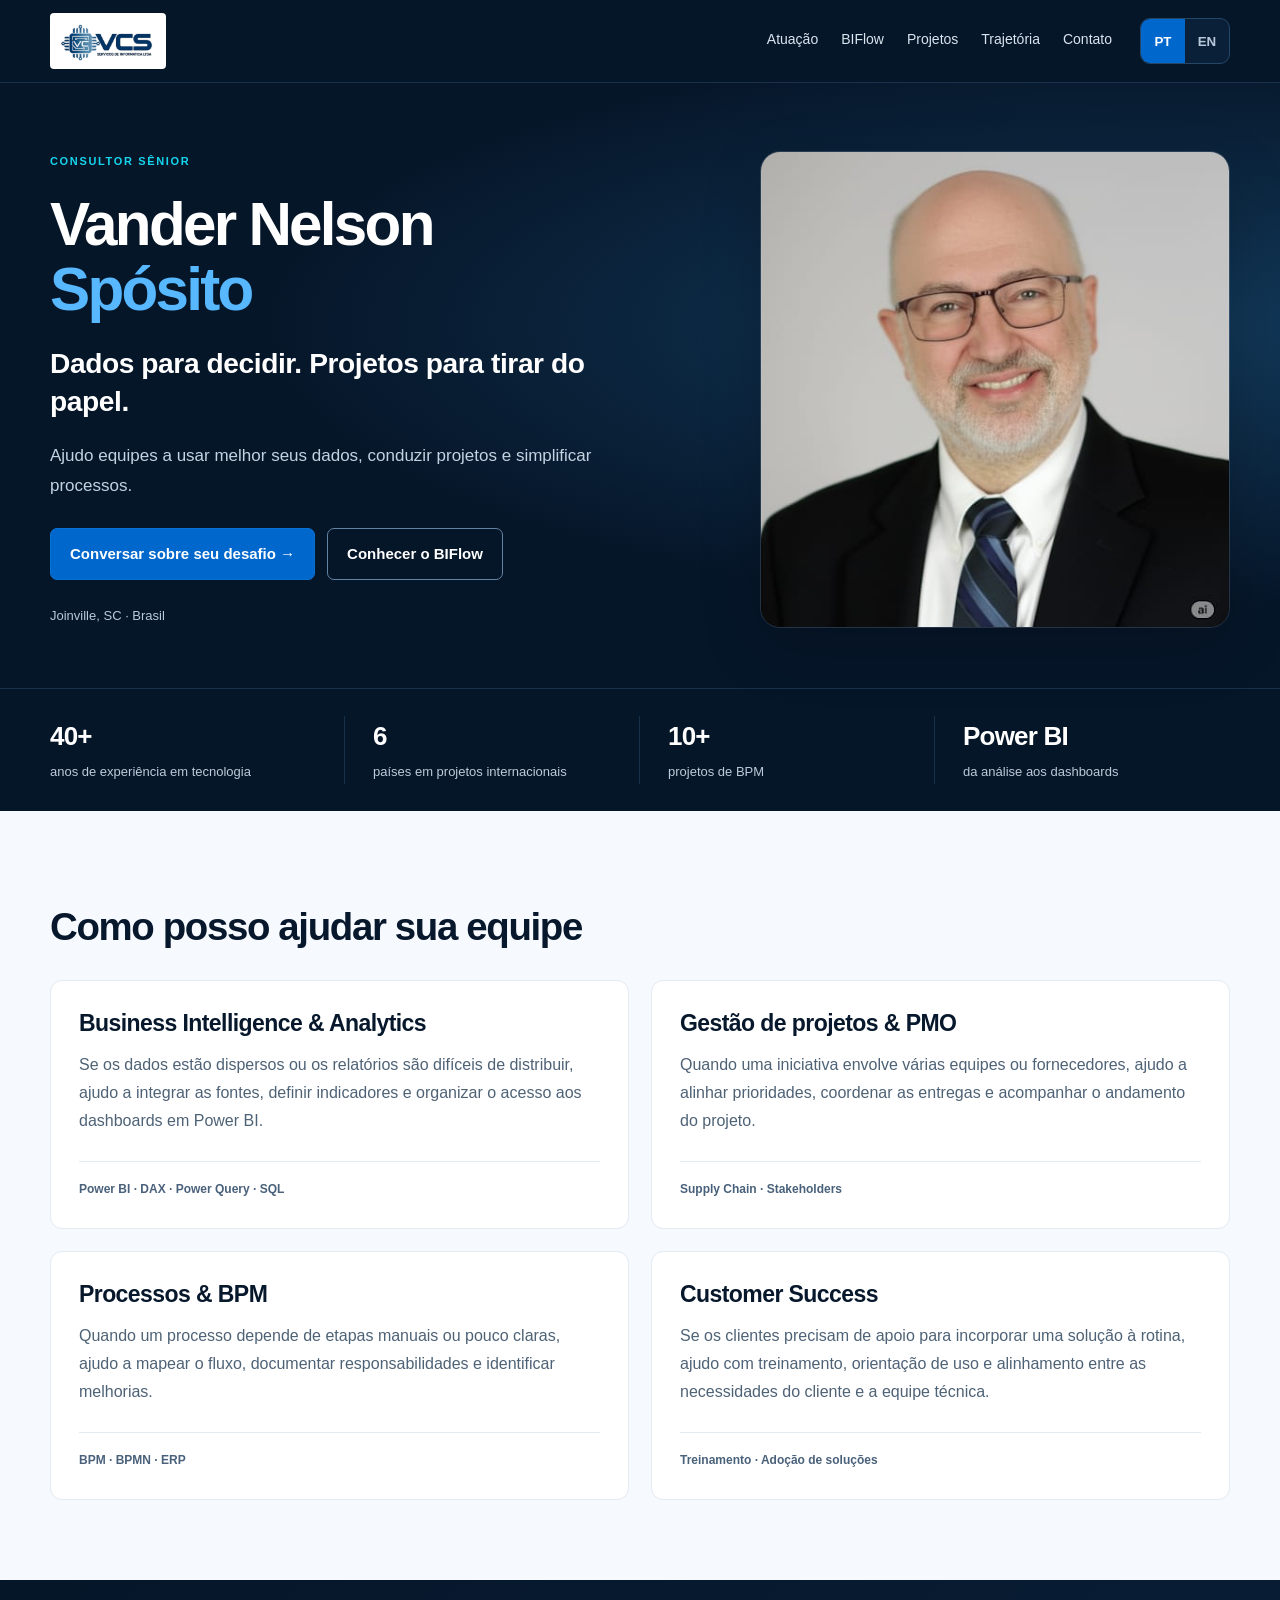
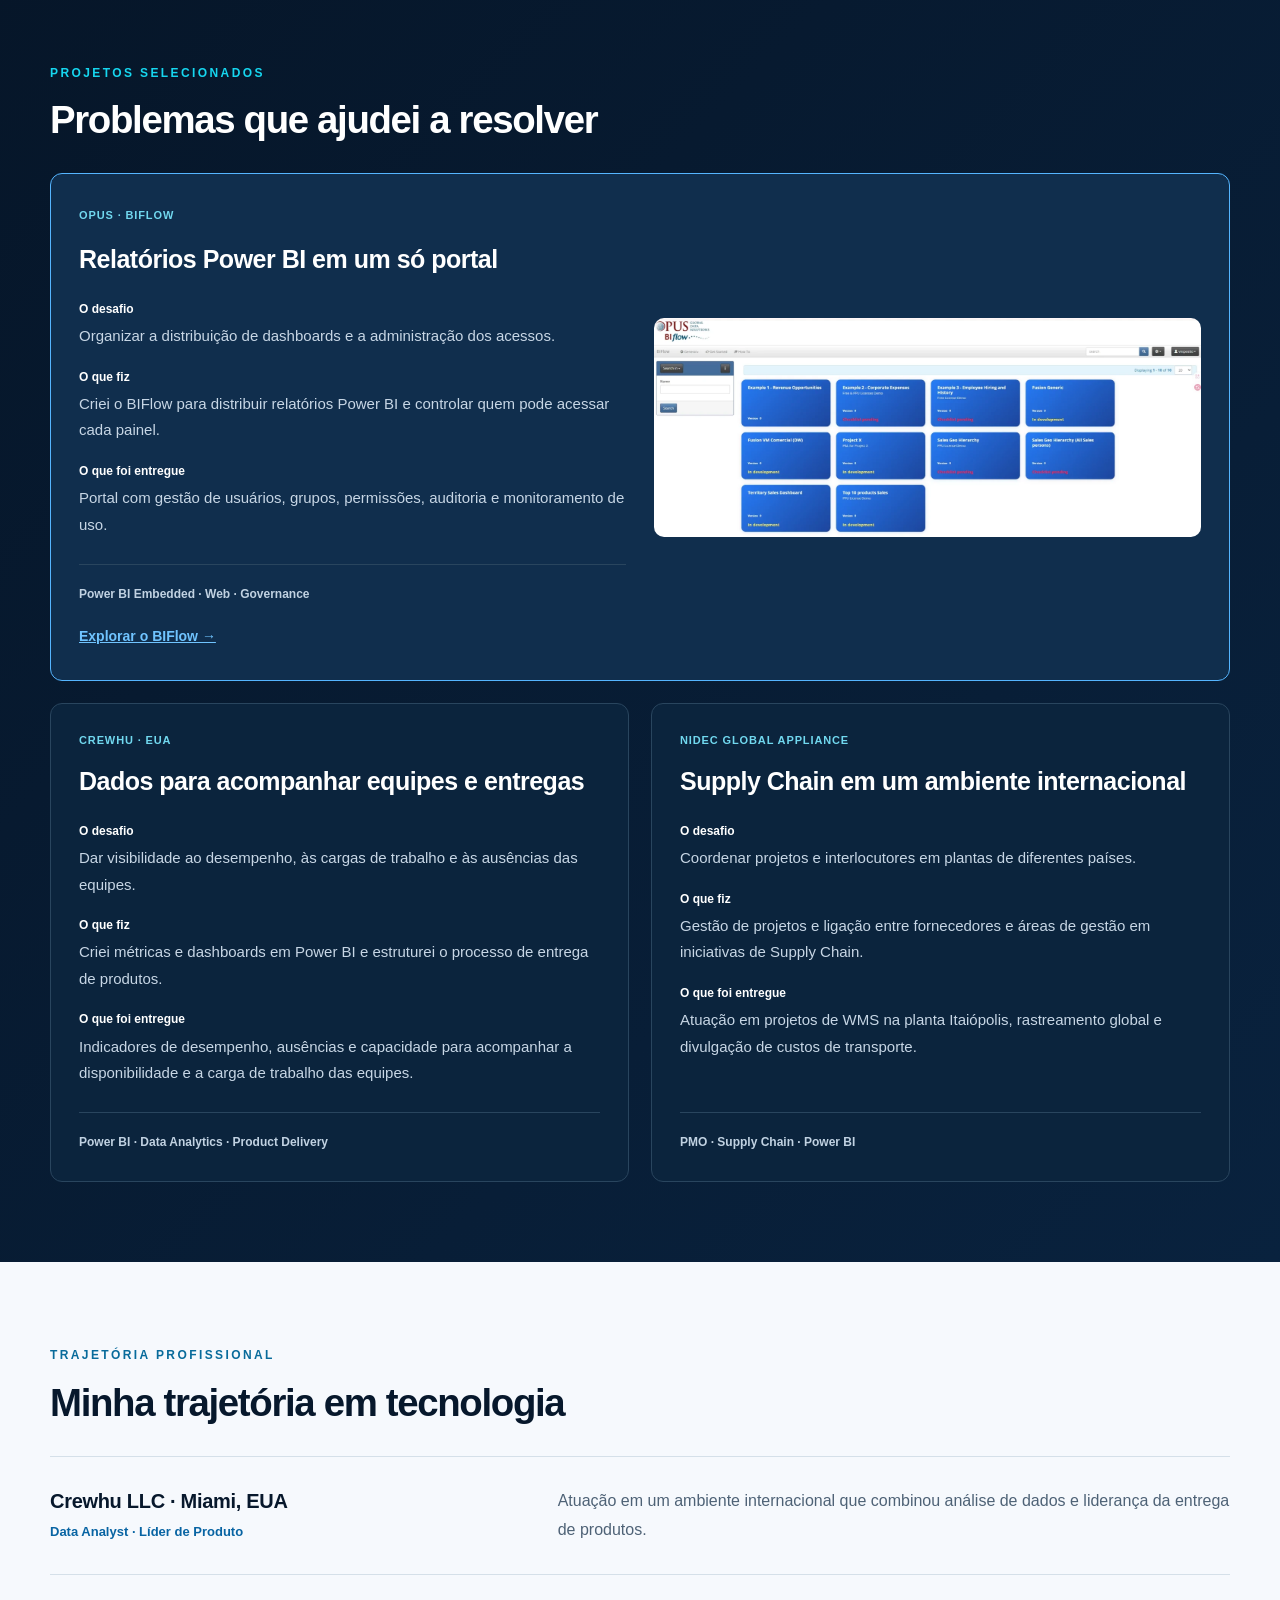
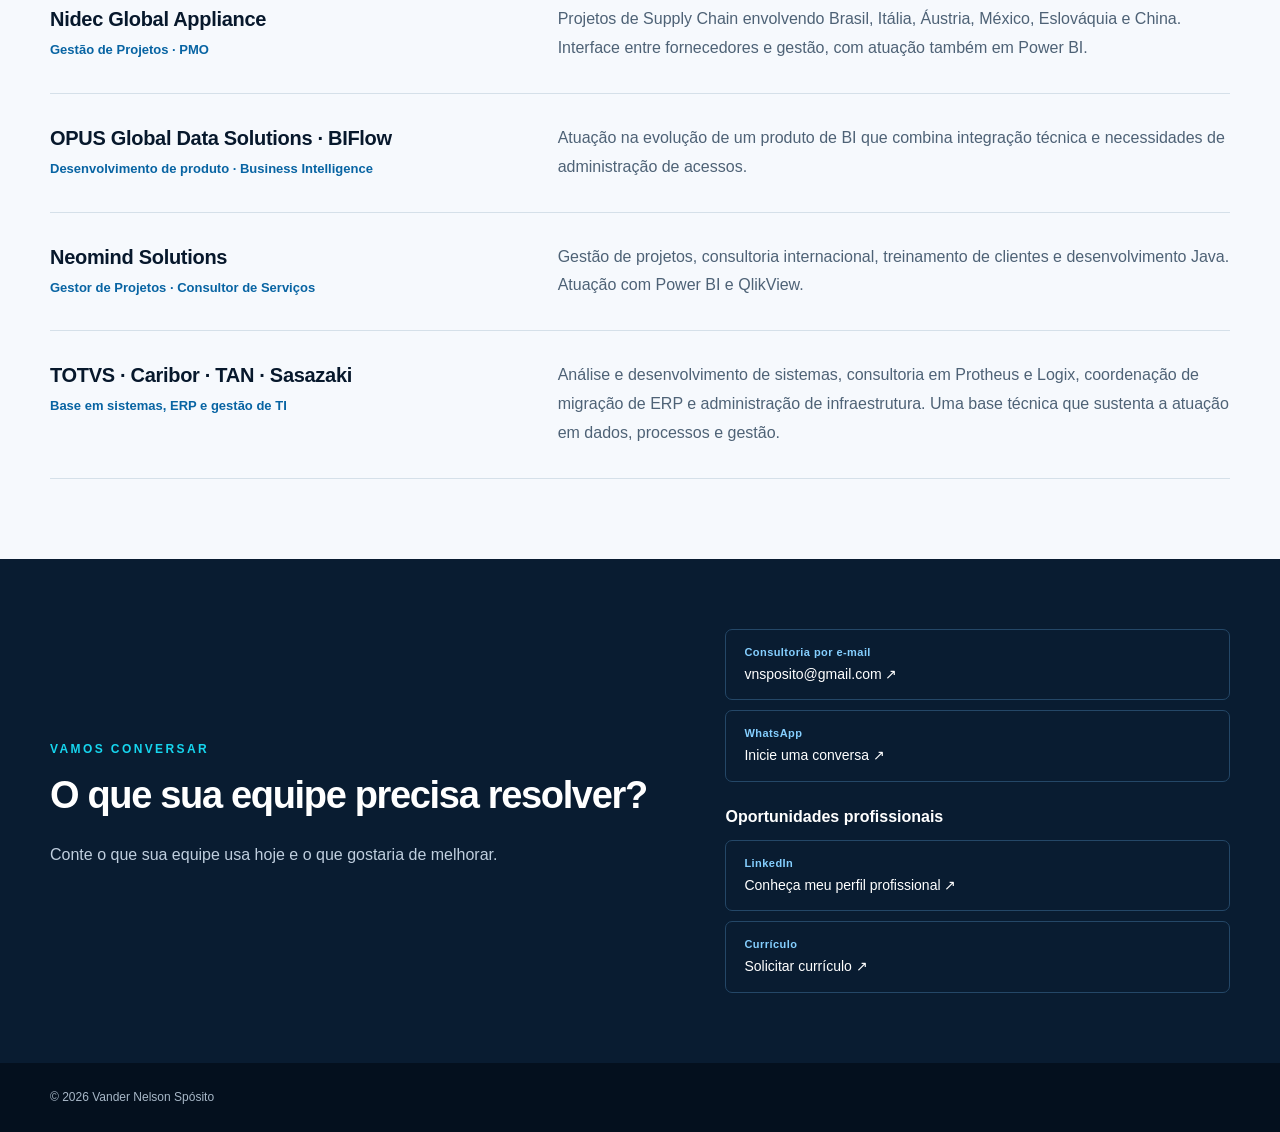
==== commit cc394165: "Ajustes no site" ====
--- a/index.html
+++ b/index.html
@@ -1,28 +1,30 @@
-<!doctype html>
-<html lang="pt-BR" class="no-js"><head><meta charset="utf-8"><meta name="viewport" content="width=device-width,initial-scale=1">
-<title>Vander Nelson Spósito | Business Intelligence, PMO e BPM</title>
-<meta name="description" content="Consultor sênior em Business Intelligence, gestão de projetos e BPM. Power BI, experiência internacional em seis países e mais de 40 anos em tecnologia.">
-<meta name="theme-color" content="#061629">
-<meta property="og:type" content="profile"><meta property="og:title" content="Vander Nelson Spósito | Business Intelligence, PMO e BPM">
-<meta property="og:description" content="Experiência técnica e visão de negócio em dados, projetos e processos. Conheça a trajetória e os projetos de Vander Nelson Spósito.">
-<link rel="icon" href="assets/vcs-logo.png" type="image/png"><link rel="stylesheet" href="styles.css">
-<script src="script.js" defer></script></head><body class="profile-page"><a class="skip-link" href="#main"><span data-pt="Pular para o conteúdo" data-en="Skip to content" >Pular para o conteúdo</span></a>
-<header><div class="wrap nav">
-<a class="brand" href="index.html" aria-label="Vander Nelson Spósito"><img src="assets/vcs-logo.png" class="vcs" alt="VCS" width="169" height="82"></a>
-<button class="menu-toggle" type="button" aria-expanded="false" aria-controls="primary-nav"><span data-pt="Menu" data-en="Menu" >Menu</span> <span aria-hidden="true">☰</span></button>
-<nav id="primary-nav" aria-label="Principal"><a data-pt="Atuação" data-en="Expertise" href="#expertise">Atuação</a><a data-pt="Projetos" data-en="Projects" href="#projects">Projetos</a><a data-pt="Trajetória" data-en="Experience" href="#experience">Trajetória</a><a data-pt="Formação" data-en="Education" href="#credentials">Formação</a><a data-pt="Contato" data-en="Contact" href="#contact">Contato</a><a href="biflow.html" >BIFlow</a></nav>
-<div class="lang" role="group" aria-label="Language / Idioma"><button type="button" class="langBtn active" data-lang="pt" aria-label="Português" aria-pressed="true">PT</button><button type="button" class="langBtn" data-lang="en" aria-label="English" aria-pressed="false">EN</button></div>
-</div></header><main id="main"><section class="hero" id="home"><div class="wrap heroGrid"><div>
-<span data-pt="CONSULTOR SÊNIOR · DADOS, PROJETOS E PROCESSOS" data-en="SENIOR CONSULTANT · DATA, PROJECTS &amp; PROCESSES" class="eyebrow">CONSULTOR SÊNIOR · DADOS, PROJETOS E PROCESSOS</span>
-<h1>Vander Nelson<br><b>Spósito</b></h1>
-<p data-pt="Business Intelligence, gestão de projetos e BPM." data-en="Business Intelligence, project management &amp; BPM." class="hero-position">Business Intelligence, gestão de projetos e BPM.</p>
-<p data-pt="Conecto dados, tecnologia e áreas de negócio para estruturar decisões, conduzir projetos e melhorar processos." data-en="I connect data, technology and business teams to inform decisions, lead projects and improve processes." class="hero-description">Conecto dados, tecnologia e áreas de negócio para estruturar decisões, conduzir projetos e melhorar processos.</p>
-<div class="actions"><a data-pt="Vamos conversar →" data-en="Let’s connect →" class="btn" href="#contact">Vamos conversar →</a><a data-pt="Conheça meus projetos" data-en="Explore my projects" class="ghost" href="#projects">Conheça meus projetos</a></div>
-<div class="hero-meta"><span data-pt="Joinville, SC · Brasil" data-en="Joinville, SC · Brazil" >Joinville, SC · Brasil</span><span aria-hidden="true">/</span><span data-pt="Inglês C1/C2" data-en="English C1/C2" >Inglês C1/C2</span></div>
-</div><div class="photoBox"><img src="assets/profile.jpg" alt="Vander Nelson Spósito" width="1536" height="1491" fetchpriority="high"><div class="photo-caption"><span data-pt="VISÃO DE NEGÓCIO. EXPERIÊNCIA TÉCNICA." data-en="BUSINESS PERSPECTIVE. TECHNICAL EXPERIENCE." >VISÃO DE NEGÓCIO. EXPERIÊNCIA TÉCNICA.</span></div></div></div></section>
-<section class="stats" aria-label="Perfil / Profile"><div class="wrap statsGrid">
-<div><b>40+</b><span data-pt="anos de experiência em TI" data-en="years of IT experience" >anos de experiência em TI</span></div>
-<div><b>6</b><span data-pt="países em projetos Nidec" data-en="countries across Nidec projects" >países em projetos Nidec</span></div>
-<div><b>7+</b><span data-pt="anos de consultoria em BPM" data-en="years of BPM consulting" >anos de consultoria em BPM</span></div>
-<div><b>Power BI</b><span data-pt="da análise aos dashboards" data-en="from analysis to dashboards" >da análise aos dashboards</span></div>
-</div></section><section class="light" id="expertise"><div class="wrap"><span data-pt="COMO POSSO CONTRIBUIR" data-en="HOW I CAN HELP" class="eyebrow">COMO POSSO CONTRIBUIR</span><h2 data-pt="Da necessidade de negócio à entrega." data-en="From business needs to delivery." >Da necessidade de negócio à entrega.</h2><div class="cards"><article><span class="card-number">01</span><h3 data-pt="Business Intelligence &amp; Analytics" data-en="Business Intelligence &amp; Analytics" >Business Intelligence &amp; Analytics</h3><p data-pt="Indicadores e dashboards para acompanhar desempenho, capacidade e operação. Da integração de dados à informação útil para a gestão." data-en="Metrics and dashboards to track performance, capacity and operations. From data integration to information that supports management." >Indicadores e dashboards para acompanhar desempenho, capacidade e operação. Da integração de dados à informação útil para a gestão.</p><div class="techline">Power BI · DAX · Power Query · SQL</div></article><article><span class="card-number">02</span><h3 data-pt="Gestão de projetos &amp; PMO" data-en="Project management &amp; PMO" >Gestão de projetos &amp; PMO</h3><p data-pt="Coordenação de iniciativas, fornecedores e áreas de negócio. Experiência internacional em Supply Chain e projetos corporativos." data-en="Coordination of initiatives, vendors and business teams. International experience in Supply Chain and enterprise projects." >Coordenação de iniciativas, fornecedores e áreas de negócio. Experiência internacional em Supply Chain e projetos corporativos.</p><div class="techline">Supply Chain · Stakeholders · Agile</div></article><article><span class="card-number">03</span><h3 data-pt="Processos &amp; transformação" data-en="Processes &amp; transformation" >Processos &amp; transformação</h3><p data-pt="Mapeamento, documentação e melhoria de processos, conectando necessidades de negócio, sistemas e pessoas." data-en="Process mapping, documentation and improvement, connecting business needs, systems and people." >Mapeamento, documentação e melhoria de processos, conectando necessidades de negócio, sistemas e pessoas.</p><div class="techline">BPM · BPMN · ERP</div></article></div></div></section><section class="dark" id="projects"><div class="wrap"><span data-pt="PROJETOS SELECIONADOS" data-en="SELECTED PROJECTS" class="eyebrow">PROJETOS SELECIONADOS</span><h2 data-pt="Experiência que se traduz em entregas." data-en="Experience translated into delivery." >Experiência que se traduz em entregas.</h2><p data-pt="Contexto, contribuição e escopo de trabalho em dados, projetos e produtos." data-en="Context, contribution and scope of work across data, projects and products." class="section-intro">Contexto, contribuição e escopo de trabalho em dados, projetos e produtos.</p><div class="case-grid"><article class="case-card"><span data-pt="CREWHU · EUA" data-en="CREWHU · USA" class="case-org">CREWHU · EUA</span><h3 data-pt="Dados para acompanhar equipes e entregas" data-en="Data to track teams and delivery" >Dados para acompanhar equipes e entregas</h3><dl><dt data-pt="Contexto" data-en="Context" >Contexto</dt><dd data-pt="Dar visibilidade ao desempenho, às cargas de trabalho e às ausências das equipes." data-en="Make team performance, workloads and time off visible." >Dar visibilidade ao desempenho, às cargas de trabalho e às ausências das equipes.</dd><dt data-pt="Minha contribuição" data-en="My contribution" >Minha contribuição</dt><dd data-pt="Criação de métricas e dashboards Power BI; estruturação e estabilização do processo de entrega de produtos." data-en="Created Power BI metrics and dashboards; structured and stabilized the product delivery process." >Criação de métricas e dashboards Power BI; estruturação e estabilização do processo de entrega de produtos.</dd><dt data-pt="Entregas e escopo" data-en="Deliverables &amp; scope" >Entregas e escopo</dt><dd data-pt="Indicadores para acompanhar desempenho, PTOs e capacidade, com atuação como Líder de Produto e Data Analyst." data-en="Indicators for performance, time off and capacity, with experience as Product Lead and Data Analyst." >Indicadores para acompanhar desempenho, PTOs e capacidade, com atuação como Líder de Produto e Data Analyst.</dd></dl><div class="case-bottom"><span class="techline">Power BI · Data Analytics · Product Delivery</span></div></article><article class="case-card"><span data-pt="NIDEC GLOBAL APPLIANCE" data-en="NIDEC GLOBAL APPLIANCE" class="case-org">NIDEC GLOBAL APPLIANCE</span><h3 data-pt="Supply Chain em um ambiente internacional" data-en="Supply Chain in an international environment" >Supply Chain em um ambiente internacional</h3><dl><dt data-pt="Contexto" data-en="Context" >Contexto</dt><dd data-pt="Coordenar projetos e interlocutores em plantas de diferentes países." data-en="Coordinate projects and stakeholders across plants in different countries." >Coordenar projetos e interlocutores em plantas de diferentes países.</dd><dt data-pt="Minha contribuição" data-en="My contribution" >Minha contribuição</dt><dd data-pt="Gestão de projetos e ligação entre fornecedores e áreas de gestão em iniciativas de Supply Chain." data-en="Managed projects and connected vendors with management teams on Supply Chain initiatives." >Gestão de projetos e ligação entre fornecedores e áreas de gestão em iniciativas de Supply Chain.</dd><dt data-pt="Entregas e escopo" data-en="Deliverables &amp; scope" >Entregas e escopo</dt><dd data-pt="Atuação em projetos de WMS na planta Itaiópolis, rastreamento global e divulgação de custos de transporte." data-en="Worked on projects covering WMS at the Itaiópolis plant, global tracking and transport cost reporting." >Atuação em projetos de WMS na planta Itaiópolis, rastreamento global e divulgação de custos de transporte.</dd></dl><div class="case-bottom"><span class="techline">PMO · Supply Chain · Power BI</span></div></article><article class="case-card"><span data-pt="OPUS · BIFLOW" data-en="OPUS · BIFLOW" class="case-org">OPUS · BIFLOW</span><h3 data-pt="Governança para distribuir analytics" data-en="Governance for analytics distribution" >Governança para distribuir analytics</h3><dl><dt data-pt="Contexto" data-en="Context" >Contexto</dt><dd data-pt="Organizar a distribuição de dashboards e a administração dos acessos." data-en="Organize dashboard distribution and access administration." >Organizar a distribuição de dashboards e a administração dos acessos.</dd><dt data-pt="Minha contribuição" data-en="My contribution" >Minha contribuição</dt><dd data-pt="Desenvolvimento e evolução da plataforma web BIFlow com integração ao Power BI Embedded." data-en="Development and evolution of the BIFlow web platform with Power BI Embedded integration." >Desenvolvimento e evolução da plataforma web BIFlow com integração ao Power BI Embedded.</dd><dt data-pt="Entregas e escopo" data-en="Deliverables &amp; scope" >Entregas e escopo</dt><dd data-pt="Portal com gestão de usuários, grupos, permissões, auditoria e monitoramento de uso." data-en="A portal with user, group and permission management, auditing and usage monitoring." >Portal com gestão de usuários, grupos, permissões, auditoria e monitoramento de uso.</dd></dl><div class="case-bottom"><span class="techline">Power BI Embedded · Web · Governance</span><a data-pt="Explorar o BIFlow →" data-en="Explore BIFlow →" class="text-link" href="biflow.html">Explorar o BIFlow →</a></div></article></div></div></section><section class="light" id="experience"><div class="wrap"><span data-pt="TRAJETÓRIA PROFISSIONAL" data-en="PROFESSIONAL BACKGROUND" class="eyebrow">TRAJETÓRIA PROFISSIONAL</span><h2 data-pt="Profundidade técnica. Visão de gestão." data-en="Technical depth. Management perspective." >Profundidade técnica. Visão de gestão.</h2><p data-pt="Uma trajetória que conecta sistemas corporativos, consultoria, liderança de projetos e análise de dados." data-en="A career connecting enterprise systems, consulting, project leadership and data analytics." class="section-intro">Uma trajetória que conecta sistemas corporativos, consultoria, liderança de projetos e análise de dados.</p><div class="experience"><article><div><h3 data-pt="Crewhu LLC · Miami, EUA" data-en="Crewhu LLC · Miami, USA" >Crewhu LLC · Miami, EUA</h3><p data-pt="Data Analyst · Líder de Produto" data-en="Data Analyst · Product Lead" class="role">Data Analyst · Líder de Produto</p></div><p data-pt="Business Intelligence, métricas de desempenho, cargas de trabalho e PTOs. Estruturação do processo de entrega de produtos em ambiente internacional." data-en="Business Intelligence, performance metrics, workloads and time off. Structured the product delivery process in an international environment." >Business Intelligence, métricas de desempenho, cargas de trabalho e PTOs. Estruturação do processo de entrega de produtos em ambiente internacional.</p></article><article><div><h3 data-pt="Nidec Global Appliance" data-en="Nidec Global Appliance" >Nidec Global Appliance</h3><p data-pt="Gestão de Projetos · PMO" data-en="Project Management · PMO" class="role">Gestão de Projetos · PMO</p></div><p data-pt="Projetos de Supply Chain envolvendo Brasil, Itália, Áustria, México, Eslováquia e China. Interface entre fornecedores e gestão, com atuação também em Power BI." data-en="Supply Chain projects involving Brazil, Italy, Austria, Mexico, Slovakia and China. Liaison between vendors and management, also working with Power BI." >Projetos de Supply Chain envolvendo Brasil, Itália, Áustria, México, Eslováquia e China. Interface entre fornecedores e gestão, com atuação também em Power BI.</p></article><article><div><h3 data-pt="OPUS Global Data Solutions · BIFlow" data-en="OPUS Global Data Solutions · BIFlow" >OPUS Global Data Solutions · BIFlow</h3><p data-pt="Desenvolvimento de produto · Business Intelligence" data-en="Product development · Business Intelligence" class="role">Desenvolvimento de produto · Business Intelligence</p></div><p data-pt="Desenvolvimento e evolução de uma plataforma web para distribuição governada de dashboards Power BI e administração centralizada de acessos." data-en="Development and evolution of a web platform for governed Power BI dashboard distribution and centralized access administration." >Desenvolvimento e evolução de uma plataforma web para distribuição governada de dashboards Power BI e administração centralizada de acessos.</p></article><article><div><h3 data-pt="Neomind Solutions" data-en="Neomind Solutions" >Neomind Solutions</h3><p data-pt="Gestor de Projetos · Consultor de Serviços" data-en="Project Manager · Services Consultant" class="role">Gestor de Projetos · Consultor de Serviços</p></div><p data-pt="Gestão de projetos, aplicação de metodologia ágil, consultoria internacional, treinamento de clientes e desenvolvimento Java. Atuação com Power BI e QlikView." data-en="Project management, agile methodology adoption, international consulting, customer training and Java development. Work with Power BI and QlikView." >Gestão de projetos, aplicação de metodologia ágil, consultoria internacional, treinamento de clientes e desenvolvimento Java. Atuação com Power BI e QlikView.</p></article><article><div><h3 data-pt="TOTVS · Caribor · TAN · Sasazaki" data-en="TOTVS · Caribor · TAN · Sasazaki" >TOTVS · Caribor · TAN · Sasazaki</h3><p data-pt="Base em sistemas, ERP e gestão de TI" data-en="Foundation in systems, ERP and IT management" class="role">Base em sistemas, ERP e gestão de TI</p></div><p data-pt="Análise e desenvolvimento de sistemas, consultoria em Protheus e Logix, coordenação de migração de ERP e administração de infraestrutura. Uma base técnica que sustenta a atuação em dados, processos e gestão." data-en="Systems analysis and development, Protheus and Logix consulting, ERP migration coordination and infrastructure administration. A technical foundation for work across data, processes and management." >Análise e desenvolvimento de sistemas, consultoria em Protheus e Logix, coordenação de migração de ERP e administração de infraestrutura. Uma base técnica que sustenta a atuação em dados, processos e gestão.</p></article></div></div></section><section class="credentials" id="credentials"><div class="wrap"><span data-pt="FORMAÇÃO E IDIOMAS" data-en="EDUCATION &amp; LANGUAGES" class="eyebrow">FORMAÇÃO E IDIOMAS</span><h2 data-pt="Qualificações para conectar equipes e tecnologia." data-en="Qualifications that connect teams and technology." >Qualificações para conectar equipes e tecnologia.</h2><div class="credential-grid"><article><h3 data-pt="Idiomas" data-en="Languages" >Idiomas</h3><ul><li data-pt="Português · nativo" data-en="Portuguese · native" >Português · nativo</li><li data-pt="Inglês · C1/C2" data-en="English · C1/C2" >Inglês · C1/C2</li><li data-pt="Espanhol · inicial" data-en="Spanish · beginner" >Espanhol · inicial</li></ul></article><article><h3 data-pt="Certificados" data-en="Certificates" >Certificados</h3><ul><li data-pt="Scrum Master Fundamentals · SCRUMstudy, 2022" data-en="Scrum Master Fundamentals · SCRUMstudy, 2022" >Scrum Master Fundamentals · SCRUMstudy, 2022</li><li data-pt="Administrador Salesforce · Universidade K2, 2022" data-en="Salesforce Administrator · Universidade K2, 2022" >Administrador Salesforce · Universidade K2, 2022</li></ul></article><article><h3 data-pt="Formação acadêmica" data-en="Education" >Formação acadêmica</h3><ul><li data-pt="Técnico em Processamento de Dados · UNESP · concluído" data-en="Data Processing Technician · UNESP · completed" >Técnico em Processamento de Dados · UNESP · concluído</li><li data-pt="Ciência da Computação · UDESC · curso interrompido" data-en="Computer Science · UDESC · studies interrupted" >Ciência da Computação · UDESC · curso interrompido</li><li data-pt="Tecnologia de Processamento de Dados · UNIMAR · transferência para SC" data-en="Data Processing Technology · UNIMAR · transferred to Santa Catarina" >Tecnologia de Processamento de Dados · UNIMAR · transferência para SC</li></ul></article></div></div></section><section class="contact" id="contact"><div class="wrap contactGrid"><div><span data-pt="VAMOS CONVERSAR" data-en="LET’S CONNECT" class="eyebrow">VAMOS CONVERSAR</span><h2 data-pt="Sua próxima iniciativa pode começar aqui." data-en="Your next initiative can start here." >Sua próxima iniciativa pode começar aqui.</h2><p data-pt="Recrutamento, oportunidades profissionais ou projetos de consultoria em BI, PMO e processos. Conte-me o desafio e o contexto da sua equipe." data-en="Recruitment, career opportunities or consulting projects in BI, PMO and processes. Tell me about the challenge and your team’s context." >Recrutamento, oportunidades profissionais ou projetos de consultoria em BI, PMO e processos. Conte-me o desafio e o contexto da sua equipe.</p><p data-pt="Joinville, Santa Catarina · Brasil" data-en="Joinville, Santa Catarina · Brazil" class="contact-location">Joinville, Santa Catarina · Brasil</p></div><div class="contact-links"><a href="mailto:vnsposito@gmail.com"><span class="contact-label">E-mail</span><span>vnsposito@gmail.com ↗</span></a><a href="https://www.linkedin.com/in/vnsposito" target="_blank" rel="noopener noreferrer"><span class="contact-label">LinkedIn</span><span data-pt="Conheça meu perfil profissional ↗" data-en="View my professional profile ↗" >Conheça meu perfil profissional ↗</span></a><a href="https://wa.me/5547999716239" target="_blank" rel="noopener noreferrer"><span class="contact-label">WhatsApp</span><span data-pt="Inicie uma conversa ↗" data-en="Start a conversation ↗" >Inicie uma conversa ↗</span></a><a href="mailto:vnsposito@gmail.com?subject=Curr%C3%ADculo%20profissional%20-%20Vander%20Sp%C3%B3sito"><span class="contact-label"><span data-pt="Currículo" data-en="Résumé" >Currículo</span></span><span data-pt="Solicitar CV por e-mail ↗" data-en="Request my résumé by email ↗" >Solicitar CV por e-mail ↗</span></a></div></div></section></main><footer><div class="wrap footer-row"><span>© 2026 Vander Nelson Spósito</span><span data-pt="Pessoas · Dados · Processos · Resultados" data-en="People · Data · Processes · Results" >Pessoas · Dados · Processos · Resultados</span></div></footer></body></html>+<!doctype html>
+<html lang="pt-BR" class="no-js"><head><meta charset="utf-8"><meta name="viewport" content="width=device-width,initial-scale=1">
+<title>Vander Nelson Spósito | Business Intelligence, PMO e BPM</title>
+<meta name="description" content="Consultor sênior em Business Intelligence, gestão de projetos e BPM. Power BI, experiência internacional em seis países e mais de 40 anos em tecnologia.">
+<meta name="theme-color" content="#061629">
+<meta property="og:type" content="profile"><meta property="og:title" content="Vander Nelson Spósito | Business Intelligence, PMO e BPM">
+<meta property="og:description" content="Experiência técnica e visão de negócio em dados, projetos e processos. Conheça a trajetória e os projetos de Vander Nelson Spósito.">
+<link rel="icon" href="assets/vcs-logo.png" type="image/png"><link rel="stylesheet" href="styles.css">
+<script src="script.js" defer></script><meta property="og:image" content="assets/profile.jpg">
+<script type="application/ld+json">{"@context": "https://schema.org", "@type": "Person", "name": "Vander Nelson Spósito", "jobTitle": "Consultor sênior", "sameAs": ["https://www.linkedin.com/in/vnsposito"], "knowsAbout": ["Microsoft Power BI", "Customer Success", "PMO", "BPM"]}</script>
+</head><body class="profile-page"><a class="skip-link" href="#main"><span data-pt="Pular para o conteúdo" data-en="Skip to content" >Pular para o conteúdo</span></a>
+<header><div class="wrap nav">
+<a class="brand" href="index.html" aria-label="Vander Nelson Spósito"><img src="assets/vcs-logo.png" class="vcs" alt="VCS" width="163" height="88"></a>
+<button class="menu-toggle" type="button" aria-expanded="false" aria-controls="primary-nav"><span data-pt="Menu" data-en="Menu" >Menu</span> <span aria-hidden="true">☰</span></button>
+<nav id="primary-nav" aria-label="Principal"><a data-pt="Atuação" data-en="Expertise" href="#expertise">Atuação</a><a href="biflow.html" >BIFlow</a><a data-pt="Projetos" data-en="Projects" href="#projects">Projetos</a><a data-pt="Trajetória" data-en="Experience" href="#experience">Trajetória</a><a data-pt="Contato" data-en="Contact" href="#contact">Contato</a></nav>
+<div class="lang" role="group" aria-label="Language / Idioma"><button type="button" class="langBtn active" data-lang="pt" aria-label="Português" aria-pressed="true">PT</button><button type="button" class="langBtn" data-lang="en" aria-label="English" aria-pressed="false">EN</button></div>
+</div></header><main id="main"><section class="hero" id="home"><div class="wrap heroGrid"><div>
+<span data-pt="CONSULTOR SÊNIOR" data-en="SENIOR CONSULTANT" class="eyebrow">CONSULTOR SÊNIOR</span>
+<h1>Vander Nelson<br><b>Spósito</b></h1>
+<p data-pt="Dados para decidir. Projetos para tirar do papel." data-en="Make better decisions with data. Get projects moving." class="hero-position">Dados para decidir. Projetos para tirar do papel.</p>
+<p data-pt="Ajudo equipes a usar melhor seus dados, conduzir projetos e simplificar processos." data-en="I help teams put their data to work, lead projects and simplify processes." class="hero-description">Ajudo equipes a usar melhor seus dados, conduzir projetos e simplificar processos.</p>
+<div class="actions"><a data-pt="Conversar sobre seu desafio →" data-en="Talk about your challenge →" class="btn" href="#contact">Conversar sobre seu desafio →</a><a data-pt="Conhecer o BIFlow" data-en="Explore BIFlow" class="ghost" href="biflow.html">Conhecer o BIFlow</a></div>
+<div class="hero-meta"><span data-pt="Joinville, SC · Brasil" data-en="Joinville, SC · Brazil" >Joinville, SC · Brasil</span></div>
+</div><div class="photoBox"><img src="assets/profile.jpg" alt="Vander Nelson Spósito" width="497" height="512" fetchpriority="high"></div></div></section>
+<section class="stats" aria-label="Perfil / Profile"><div class="wrap statsGrid">
+<div><b>40+</b><span data-pt="anos de experiência em tecnologia" data-en="years of experience in technology" >anos de experiência em tecnologia</span></div>
+<div><b>6</b><span data-pt="países em projetos internacionais" data-en="countries across international projects" >países em projetos internacionais</span></div>
+<div><b>10+</b><span data-pt="projetos de BPM" data-en="BPM projects" >projetos de BPM</span></div>
+<div><b>Power BI</b><span data-pt="da análise aos dashboards" data-en="from analysis to dashboards" >da análise aos dashboards</span></div>
+</div></section><section class="light" id="expertise"><div class="wrap"><h2 data-pt="Como posso ajudar sua equipe" data-en="How I can help your team" >Como posso ajudar sua equipe</h2><div class="cards"><article><h3 data-pt="Business Intelligence &amp; Analytics" data-en="Business Intelligence &amp; Analytics" >Business Intelligence &amp; Analytics</h3><p data-pt="Se os dados estão dispersos ou os relatórios são difíceis de distribuir, ajudo a integrar as fontes, definir indicadores e organizar o acesso aos dashboards em Power BI." data-en="If data is scattered or reports are hard to distribute, I help integrate sources, define metrics and organize access to Power BI dashboards." >Se os dados estão dispersos ou os relatórios são difíceis de distribuir, ajudo a integrar as fontes, definir indicadores e organizar o acesso aos dashboards em Power BI.</p><div class="techline">Power BI · DAX · Power Query · SQL</div></article><article><h3 data-pt="Gestão de projetos &amp; PMO" data-en="Project management &amp; PMO" >Gestão de projetos &amp; PMO</h3><p data-pt="Quando uma iniciativa envolve várias equipes ou fornecedores, ajudo a alinhar prioridades, coordenar as entregas e acompanhar o andamento do projeto." data-en="When an initiative involves multiple teams or vendors, I help align priorities, coordinate delivery and track progress." >Quando uma iniciativa envolve várias equipes ou fornecedores, ajudo a alinhar prioridades, coordenar as entregas e acompanhar o andamento do projeto.</p><div class="techline">Supply Chain · Stakeholders</div></article><article><h3 data-pt="Processos &amp; BPM" data-en="Processes &amp; BPM" >Processos &amp; BPM</h3><p data-pt="Quando um processo depende de etapas manuais ou pouco claras, ajudo a mapear o fluxo, documentar responsabilidades e identificar melhorias." data-en="When a process relies on manual or unclear steps, I help map the workflow, document responsibilities and identify improvements." >Quando um processo depende de etapas manuais ou pouco claras, ajudo a mapear o fluxo, documentar responsabilidades e identificar melhorias.</p><div class="techline">BPM · BPMN · ERP</div></article><article><h3>Customer Success</h3><p data-pt="Se os clientes precisam de apoio para incorporar uma solução à rotina, ajudo com treinamento, orientação de uso e alinhamento entre as necessidades do cliente e a equipe técnica." data-en="If customers need help incorporating a solution into their daily work, I support them through training, usage guidance and coordination with the technical team.">Se os clientes precisam de apoio para incorporar uma solução à rotina, ajudo com treinamento, orientação de uso e alinhamento entre as necessidades do cliente e a equipe técnica.</p><div class="techline"><span data-pt="Treinamento · Adoção de soluções" data-en="Training · Solution adoption">Treinamento · Adoção de soluções</span></div></article></div></div></section><section class="dark" id="projects"><div class="wrap"><span data-pt="PROJETOS SELECIONADOS" data-en="SELECTED PROJECTS" class="eyebrow">PROJETOS SELECIONADOS</span><h2 data-pt="Problemas que ajudei a resolver" data-en="Problems I helped solve" >Problemas que ajudei a resolver</h2><div class="case-grid"><article class="case-card case-featured"><div class="case-featured-copy"><span data-pt="OPUS · BIFLOW" data-en="OPUS · BIFLOW" class="case-org">OPUS · BIFLOW</span><h3 data-pt="Relatórios Power BI em um só portal" data-en="Power BI reports in one portal" >Relatórios Power BI em um só portal</h3><dl><dt data-pt="O desafio" data-en="The challenge" >O desafio</dt><dd data-pt="Organizar a distribuição de dashboards e a administração dos acessos." data-en="Organize dashboard distribution and access administration." >Organizar a distribuição de dashboards e a administração dos acessos.</dd><dt data-pt="O que fiz" data-en="What I did" >O que fiz</dt><dd data-pt="Criei o BIFlow para distribuir relatórios Power BI e controlar quem pode acessar cada painel." data-en="I created BIFlow to distribute Power BI reports and control who can access each dashboard." >Criei o BIFlow para distribuir relatórios Power BI e controlar quem pode acessar cada painel.</dd><dt data-pt="O que foi entregue" data-en="What was delivered" >O que foi entregue</dt><dd data-pt="Portal com gestão de usuários, grupos, permissões, auditoria e monitoramento de uso." data-en="A portal with user, group and permission management, auditing and usage monitoring." >Portal com gestão de usuários, grupos, permissões, auditoria e monitoramento de uso.</dd></dl><div class="case-bottom"><span class="techline">Power BI Embedded · Web · Governance</span><a data-pt="Explorar o BIFlow →" data-en="Explore BIFlow →" class="text-link" href="biflow.html">Explorar o BIFlow →</a></div></div><img class="case-featured-image" src="assets/biflow-portal.webp" width="1440" height="577" alt="" loading="lazy"></article><article class="case-card"><span data-pt="CREWHU · EUA" data-en="CREWHU · USA" class="case-org">CREWHU · EUA</span><h3 data-pt="Dados para acompanhar equipes e entregas" data-en="Data to track teams and delivery" >Dados para acompanhar equipes e entregas</h3><dl><dt data-pt="O desafio" data-en="The challenge" >O desafio</dt><dd data-pt="Dar visibilidade ao desempenho, às cargas de trabalho e às ausências das equipes." data-en="Make team performance, workloads and time off visible." >Dar visibilidade ao desempenho, às cargas de trabalho e às ausências das equipes.</dd><dt data-pt="O que fiz" data-en="What I did" >O que fiz</dt><dd data-pt="Criei métricas e dashboards em Power BI e estruturei o processo de entrega de produtos." data-en="I built metrics and Power BI dashboards and structured the product delivery process." >Criei métricas e dashboards em Power BI e estruturei o processo de entrega de produtos.</dd><dt data-pt="O que foi entregue" data-en="What was delivered" >O que foi entregue</dt><dd data-pt="Indicadores de desempenho, ausências e capacidade para acompanhar a disponibilidade e a carga de trabalho das equipes." data-en="Performance, time-off and capacity indicators for tracking team availability and workload." >Indicadores de desempenho, ausências e capacidade para acompanhar a disponibilidade e a carga de trabalho das equipes.</dd></dl><div class="case-bottom"><span class="techline">Power BI · Data Analytics · Product Delivery</span></div></article><article class="case-card"><span data-pt="NIDEC GLOBAL APPLIANCE" data-en="NIDEC GLOBAL APPLIANCE" class="case-org">NIDEC GLOBAL APPLIANCE</span><h3 data-pt="Supply Chain em um ambiente internacional" data-en="Supply Chain in an international environment" >Supply Chain em um ambiente internacional</h3><dl><dt data-pt="O desafio" data-en="The challenge" >O desafio</dt><dd data-pt="Coordenar projetos e interlocutores em plantas de diferentes países." data-en="Coordinate projects and stakeholders across plants in different countries." >Coordenar projetos e interlocutores em plantas de diferentes países.</dd><dt data-pt="O que fiz" data-en="What I did" >O que fiz</dt><dd data-pt="Gestão de projetos e ligação entre fornecedores e áreas de gestão em iniciativas de Supply Chain." data-en="Managed projects and connected vendors with management teams on Supply Chain initiatives." >Gestão de projetos e ligação entre fornecedores e áreas de gestão em iniciativas de Supply Chain.</dd><dt data-pt="O que foi entregue" data-en="What was delivered" >O que foi entregue</dt><dd data-pt="Atuação em projetos de WMS na planta Itaiópolis, rastreamento global e divulgação de custos de transporte." data-en="Worked on projects covering WMS at the Itaiópolis plant, global tracking and transport cost reporting." >Atuação em projetos de WMS na planta Itaiópolis, rastreamento global e divulgação de custos de transporte.</dd></dl><div class="case-bottom"><span class="techline">PMO · Supply Chain · Power BI</span></div></article></div></div></section><section class="light" id="experience"><div class="wrap"><span data-pt="TRAJETÓRIA PROFISSIONAL" data-en="PROFESSIONAL BACKGROUND" class="eyebrow">TRAJETÓRIA PROFISSIONAL</span><h2 data-pt="Minha trajetória em tecnologia" data-en="My career in technology" >Minha trajetória em tecnologia</h2><div class="experience"><article><div><h3 data-pt="Crewhu LLC · Miami, EUA" data-en="Crewhu LLC · Miami, USA" >Crewhu LLC · Miami, EUA</h3><p data-pt="Data Analyst · Líder de Produto" data-en="Data Analyst · Product Lead" class="role">Data Analyst · Líder de Produto</p></div><p data-pt="Atuação em um ambiente internacional que combinou análise de dados e liderança da entrega de produtos." data-en="Combined data analysis with product delivery leadership in an international setting." >Atuação em um ambiente internacional que combinou análise de dados e liderança da entrega de produtos.</p></article><article><div><h3 data-pt="Nidec Global Appliance" data-en="Nidec Global Appliance" >Nidec Global Appliance</h3><p data-pt="Gestão de Projetos · PMO" data-en="Project Management · PMO" class="role">Gestão de Projetos · PMO</p></div><p data-pt="Projetos de Supply Chain envolvendo Brasil, Itália, Áustria, México, Eslováquia e China. Interface entre fornecedores e gestão, com atuação também em Power BI." data-en="Supply Chain projects involving Brazil, Italy, Austria, Mexico, Slovakia and China. Liaison between vendors and management, also working with Power BI." >Projetos de Supply Chain envolvendo Brasil, Itália, Áustria, México, Eslováquia e China. Interface entre fornecedores e gestão, com atuação também em Power BI.</p></article><article><div><h3 data-pt="OPUS Global Data Solutions · BIFlow" data-en="OPUS Global Data Solutions · BIFlow" >OPUS Global Data Solutions · BIFlow</h3><p data-pt="Desenvolvimento de produto · Business Intelligence" data-en="Product development · Business Intelligence" class="role">Desenvolvimento de produto · Business Intelligence</p></div><p data-pt="Atuação na evolução de um produto de BI que combina integração técnica e necessidades de administração de acessos." data-en="Helped evolve a BI product that combines technical integration with access administration needs." >Atuação na evolução de um produto de BI que combina integração técnica e necessidades de administração de acessos.</p></article><article><div><h3 data-pt="Neomind Solutions" data-en="Neomind Solutions" >Neomind Solutions</h3><p data-pt="Gestor de Projetos · Consultor de Serviços" data-en="Project Manager · Services Consultant" class="role">Gestor de Projetos · Consultor de Serviços</p></div><p data-pt="Gestão de projetos, consultoria internacional, treinamento de clientes e desenvolvimento Java. Atuação com Power BI e QlikView." data-en="Project management, international consulting, customer training and Java development. Work with Power BI and QlikView." >Gestão de projetos, consultoria internacional, treinamento de clientes e desenvolvimento Java. Atuação com Power BI e QlikView.</p></article><article><div><h3 data-pt="TOTVS · Caribor · TAN · Sasazaki" data-en="TOTVS · Caribor · TAN · Sasazaki" >TOTVS · Caribor · TAN · Sasazaki</h3><p data-pt="Base em sistemas, ERP e gestão de TI" data-en="Foundation in systems, ERP and IT management" class="role">Base em sistemas, ERP e gestão de TI</p></div><p data-pt="Análise e desenvolvimento de sistemas, consultoria em Protheus e Logix, coordenação de migração de ERP e administração de infraestrutura. Uma base técnica que sustenta a atuação em dados, processos e gestão." data-en="Systems analysis and development, Protheus and Logix consulting, ERP migration coordination and infrastructure administration. A technical foundation for work across data, processes and management." >Análise e desenvolvimento de sistemas, consultoria em Protheus e Logix, coordenação de migração de ERP e administração de infraestrutura. Uma base técnica que sustenta a atuação em dados, processos e gestão.</p></article></div></div></section><section class="contact" id="contact"><div class="wrap contactGrid"><div><span data-pt="VAMOS CONVERSAR" data-en="LET’S CONNECT" class="eyebrow">VAMOS CONVERSAR</span><h2 data-pt="O que sua equipe precisa resolver?" data-en="What does your team need to solve?" >O que sua equipe precisa resolver?</h2><p data-pt="Conte o que sua equipe usa hoje e o que gostaria de melhorar." data-en="Tell me what your team uses today and what you would like to improve." >Conte o que sua equipe usa hoje e o que gostaria de melhorar.</p></div><div class="contact-links"><a href="mailto:vnsposito@gmail.com"><span class="contact-label" data-pt="Consultoria por e-mail" data-en="Consulting by email">Consultoria por e-mail</span><span>vnsposito@gmail.com ↗</span></a><a href="https://wa.me/5547999716239" target="_blank" rel="noopener noreferrer"><span class="contact-label">WhatsApp</span><span data-pt="Inicie uma conversa ↗" data-en="Start a conversation ↗" >Inicie uma conversa ↗</span></a><h3 data-pt="Oportunidades profissionais" data-en="Career opportunities" class="career-heading">Oportunidades profissionais</h3><a href="https://www.linkedin.com/in/vnsposito" target="_blank" rel="noopener noreferrer"><span class="contact-label">LinkedIn</span><span data-pt="Conheça meu perfil profissional ↗" data-en="View my professional profile ↗" >Conheça meu perfil profissional ↗</span></a><a href="mailto:vnsposito@gmail.com?subject=Curr%C3%ADculo%20profissional%20-%20Vander%20Sp%C3%B3sito"><span class="contact-label"><span data-pt="Currículo" data-en="Résumé" >Currículo</span></span><span data-pt="Solicitar currículo ↗" data-en="Request my résumé ↗" >Solicitar currículo ↗</span></a></div></div></section></main><footer><div class="wrap footer-row"><span>© 2026 Vander Nelson Spósito</span></div></footer></body></html>
--- a/styles.css
+++ b/styles.css
@@ -4,7 +4,7 @@
 .heroLead{font-size:19px!important;max-width:700px}.analyticsIllustration{background:#fff;border-radius:22px;padding:24px;color:#09203a;box-shadow:0 24px 60px #0005}
 .dashTop{display:flex;justify-content:space-between;border-bottom:1px solid #d9e6f1;padding-bottom:12px}.dashTop span{color:#647b90}.dashKpis{display:grid;grid-template-columns:repeat(3,1fr);gap:12px;margin:18px 0}.dashKpis i{height:54px;background:linear-gradient(135deg,#e7f4ff,#b7ddfb);border-radius:10px}
 .dashBody{display:grid;grid-template-columns:2fr 1fr;gap:20px;align-items:center}.dashBars{height:180px;display:flex;align-items:flex-end;gap:12px;border-left:1px solid #b7cde0;border-bottom:1px solid #b7cde0;padding:12px}.dashBars i{flex:1;background:linear-gradient(#18bde2,#087cf0);border-radius:5px 5px 0 0}.dashBars i:nth-child(1){height:35%}.dashBars i:nth-child(2){height:58%}.dashBars i:nth-child(3){height:45%}.dashBars i:nth-child(4){height:78%}.dashBars i:nth-child(5){height:66%}.dashBars i:nth-child(6){height:92%}.dashPie{font-size:110px;color:#118af3;text-align:center}
-.textSection{max-width:1120px}.editorial{display:grid;grid-template-columns:1.4fr .6fr;gap:50px;align-items:start}.editorial p,.closing{font-size:18px;color:#52687d}.dark .editorial p,.dark .closing{color:#cad7e4}.miniIssues{display:grid;gap:10px}.miniIssues span,.benefitVisual span{background:#fff;border:1px solid #dce8f2;border-radius:12px;padding:13px 16px;color:#17314b}.flowArchitecture{display:grid;grid-template-columns:1fr auto 1fr auto 1fr auto 1fr;gap:12px;align-items:center;margin:30px 0}.flowArchitecture div{background:#fff;color:#102b45;border-radius:15px;padding:22px;text-align:center}.flowArchitecture .focus{outline:2px solid #0787ff}.flowArchitecture small{display:block;color:#60758a;margin-top:5px}.flowArchitecture em{font-size:26px;color:#3aaeff}.capGrid{display:grid;grid-template-columns:repeat(3,1fr);gap:18px}.capGrid article{background:#0d2945;border:1px solid #1d4669;border-radius:15px;padding:22px}.capGrid h4{margin:0 0 6px}.capGrid p{color:#c3d2e0;margin:0}.benefitVisual{background:#eaf5ff;border-radius:20px;padding:25px;display:grid;gap:10px}.benefitVisual b{font-size:20px}.useCases{display:grid;grid-template-columns:1fr 1fr;gap:22px}.useCases article{background:#0d2945;border:1px solid #1d4669;border-radius:18px;padding:26px}.caseIcon{font-size:42px;color:#26c8eb}.useCases h4{font-size:22px;margin:8px 0}.useCases p{color:#c9d7e4}.maturity{display:grid;grid-template-columns:1fr auto 1fr auto 1fr auto 1fr;gap:12px;align-items:center;margin:30px 0}.maturity div{background:#fff;border:1px solid #d8e6f1;border-radius:15px;padding:22px;text-align:center}.maturity b{display:block;color:#0787ff;font-size:28px}.maturity span{display:block}.maturity .focus{background:#e9f5ff;border-color:#0787ff}.maturity em{font-size:24px;color:#0787ff}
+.textSection{max-width:1120px}.editorial{display:grid;grid-template-columns:1.4fr .6fr;gap:50px;align-items:start}.editorial p,.closing{font-size:18px;color:#52687d}.dark .editorial p,.dark .closing{color:#cad7e4}.miniIssues{display:grid;gap:10px}.miniIssues span,.benefitVisual span{background:#fff;border:1px solid #dce8f2;border-radius:12px;padding:13px 16px;color:#17314b}.flowArchitecture{display:grid;grid-template-columns:1fr auto 1fr auto 1fr auto 1fr;gap:12px;align-items:center;margin:30px 0}.flowArchitecture div{background:#fff;color:#102b45;border-radius:15px;padding:22px;text-align:center}.flowArchitecture .focus{outline:2px solid #0787ff}.flowArchitecture small{display:block;color:#60758a;margin-top:5px}.flowArchitecture em{font-size:26px;color:#3aaeff}.capGrid{display:grid;grid-template-columns:repeat(3,1fr);gap:18px}.capGrid article{background:#0d2945;border:1px solid #1d4669;border-radius:15px;padding:22px}.capGrid h3{margin:0 0 6px}.capGrid p{color:#c3d2e0;margin:0}.benefitVisual{background:#eaf5ff;border-radius:20px;padding:25px;display:grid;gap:10px}.benefitVisual b{font-size:20px}.useCases{display:grid;grid-template-columns:1fr 1fr;gap:22px}.useCases article{background:#0d2945;border:1px solid #1d4669;border-radius:18px;padding:26px}.caseIcon{font-size:42px;color:#26c8eb}.useCases h3{font-size:22px;margin:8px 0}.useCases p{color:#c9d7e4}.maturity{display:grid;grid-template-columns:1fr auto 1fr auto 1fr auto 1fr;gap:12px;align-items:center;margin:30px 0}.maturity div{background:#fff;border:1px solid #d8e6f1;border-radius:15px;padding:22px;text-align:center}.maturity b{display:block;color:#0787ff;font-size:28px}.maturity span{display:block}.maturity .focus{background:#e9f5ff;border-color:#0787ff}.maturity em{font-size:24px;color:#0787ff}
 @media(max-width:800px){.editorial,.useCases{grid-template-columns:1fr}.flowArchitecture,.maturity{grid-template-columns:1fr}.flowArchitecture em,.maturity em{transform:rotate(90deg);text-align:center}.capGrid{grid-template-columns:1fr}.dashPie{font-size:75px}}
 /* Recruitment-focused profile and shared navigation, September 2026. */
 :root{--blue:#0879e6;--muted:#4e6276}
@@ -53,7 +53,7 @@
 h2{font-size:clamp(28px,3vw,40px);line-height:1.2;letter-spacing:-.035em;margin:13px 0 30px;max-width:900px}
 .section-intro{font-size:17px;max-width:760px;color:var(--muted);margin:-12px 0 32px}
 .dark .section-intro{color:#b7cadd}
-.cards{grid-template-columns:repeat(3,minmax(0,1fr));gap:22px}
+.cards{grid-template-columns:repeat(2,minmax(0,1fr));gap:22px}
 .cards article{padding:28px;border-radius:12px;display:flex;flex-direction:column}
 .card-number{color:#096fc2;font-size:13px;font-weight:700;margin-bottom:22px}
 .cards h3{font-size:23px;line-height:1.3;letter-spacing:-.025em;margin:0 0 12px}
@@ -78,7 +78,7 @@
 .experience .role{color:#0864a3;font-weight:600;font-size:13px;line-height:1.6}
 .experience article>p{font-size:16px;line-height:1.8;color:var(--muted)}
 .credentials{background:#fff}
-.credential-grid{display:grid;grid-template-columns:.7fr 1fr 1.3fr;gap:36px}
+.credential-grid{display:grid;grid-template-columns:.7fr 1.3fr;gap:36px}
 .credential-grid article{border-top:2px solid #c6d9e9;padding-top:20px}
 .credential-grid h3{font-size:19px;margin:0 0 15px}
 .credential-grid ul{margin:0;padding:0;list-style:none;color:var(--muted);font-size:14px}
@@ -124,7 +124,6 @@
   .case-card h3{font-size:22px}
   .experience article{gap:26px}
   .credential-grid{gap:24px;grid-template-columns:1fr 1fr}
-  .credential-grid article:last-child{grid-column:1/-1}
   .contactGrid{grid-template-columns:1fr 1fr}
   .contact h2{font-size:31px}
 }
@@ -146,7 +145,6 @@
   h2{font-size:31px}
   .section-intro{font-size:16px}
   .experience article{grid-template-columns:1fr;gap:13px;padding:25px 0}
-  .credential-grid article:last-child{grid-column:auto}
   .contactGrid{gap:24px}
   .contact{padding:52px 0}
   .footer-row{flex-direction:column;gap:6px}
@@ -156,4 +154,83 @@
 @media(prefers-reduced-motion:reduce){html{scroll-behavior:auto}*,*::before,*::after{transition:none!important}}
 /* Keep section navigation usable when scripting is disabled. */
 @media(max-width:900px){html.no-js .nav{height:auto;min-height:76px;flex-wrap:wrap;padding:12px 0}html.no-js .nav nav{display:flex;position:static;flex-wrap:wrap;order:3;width:100%;padding:0;box-shadow:none;border:0}html.no-js .menu-toggle,html.no-js .lang{display:none}}
-
+
+
+/* Give the BIFlow entry a consistent position in both navigation layouts. */
+.case-card.case-featured {
+  background: #102e4d;
+  border-color: #55b5ff;
+}
+.case-featured .text-link { text-decoration: underline; }
+.btn, .langBtn.active { background: #0068cc; }
+.biLogoWhite .biLogo { width: auto; color: #102b45; font-size: 28px; font-weight: 700; }
+.capGrid h3 { font-size: 22px; }
+
+.executive-case article { background: #fff; border-color: #dce8f2; }
+.executive-case p { color: var(--muted); }
+.executive-flow {
+  grid-template-columns: repeat(4, minmax(0, 1fr));
+  align-items: stretch;
+  padding: 0;
+  list-style-position: inside;
+}
+.executive-flow li {
+  background: #fff;
+  color: #102b45;
+  border-radius: 15px;
+  padding: 20px;
+}
+@media (max-width: 800px) {
+  .executive-flow { grid-template-columns: 1fr; }
+}
+
+.biflow-brand { width: 190px; height: auto; padding: 12px; background: #fff; border-radius: 10px; }
+.biflow-figure { margin: 24px 0 0; max-width: 775px; overflow: hidden; border-radius: 14px; background: #f6f9fd; color: #425a70; }
+.biflow-figure img { display: block; width: 100%; height: auto; }
+.biflow-figure figcaption { padding: 10px 16px; font-size: .85rem; }
+.biflow-impact { margin-top: 26px; padding: 20px 24px; border-left: 4px solid #0872d4; background: #e9f2f9; }
+.biflow-impact h3, .biflow-subheading { margin: 0 0 12px; font-size: 1.3rem; }
+.biflow-impact p { margin: 0; }
+
+.biflow-benefits article { min-height: 0; }
+.biflow-benefits article p { margin: 0; }
+#benefits .biHeroGrid { grid-template-columns: minmax(0, 2fr) minmax(0, 1fr); }
+#benefits .biflow-figure { max-width: 300px; justify-self: center; }
+@media (max-width: 800px) {
+  #benefits .biHeroGrid { grid-template-columns: 1fr; }
+}
+
+.biflow-audience { grid-template-columns: repeat(3, minmax(0, 1fr)); }
+.biflow-audience article {
+  justify-content: center;
+  text-align: center;
+  color: var(--ink);
+}
+.biflow-case-example { gap: 28px; }
+@media (max-width: 900px) {
+  .biflow-audience { grid-template-columns: 1fr; }
+}
+
+.biflow-chart-grid { display: grid; grid-template-columns: minmax(0, 1fr) minmax(0, 1fr); gap: 24px; align-items: start; }
+@media (max-width: 700px) { .biflow-chart-grid { grid-template-columns: 1fr; } }
+
+.case-grid { grid-template-columns: repeat(2, minmax(0, 1fr)); }
+.case-card.case-featured {
+  grid-column: 1 / -1;
+  display: grid;
+  grid-template-columns: minmax(0, 1fr) minmax(0, 1fr);
+  align-items: center;
+  gap: 28px;
+}
+.case-featured-image { display: block; width: 100%; height: auto; border-radius: 10px; }
+.career-heading { margin: 16px 0 4px; font-size: 1rem; }
+@media (max-width: 700px) {
+  .case-grid, .case-card.case-featured { grid-template-columns: 1fr; }
+}
+
+.usage-chart { background: #fff; border: 1px solid #dce8f2; }
+.usage-chart figcaption { font-weight: 700; color: var(--ink); }
+.usage-chart ul { list-style: none; padding: 0 16px 16px; margin: 0; }
+.usage-chart li { display: grid; grid-template-columns: 4.5rem 1fr 1.75rem; align-items: center; gap: 8px; font-size: .82rem; }
+.usage-track { background: #e9f2f9; border-radius: 4px; }
+.usage-track i { display: block; width: var(--bar-width); height: 8px; border-radius: 4px; background: #0872d4; }
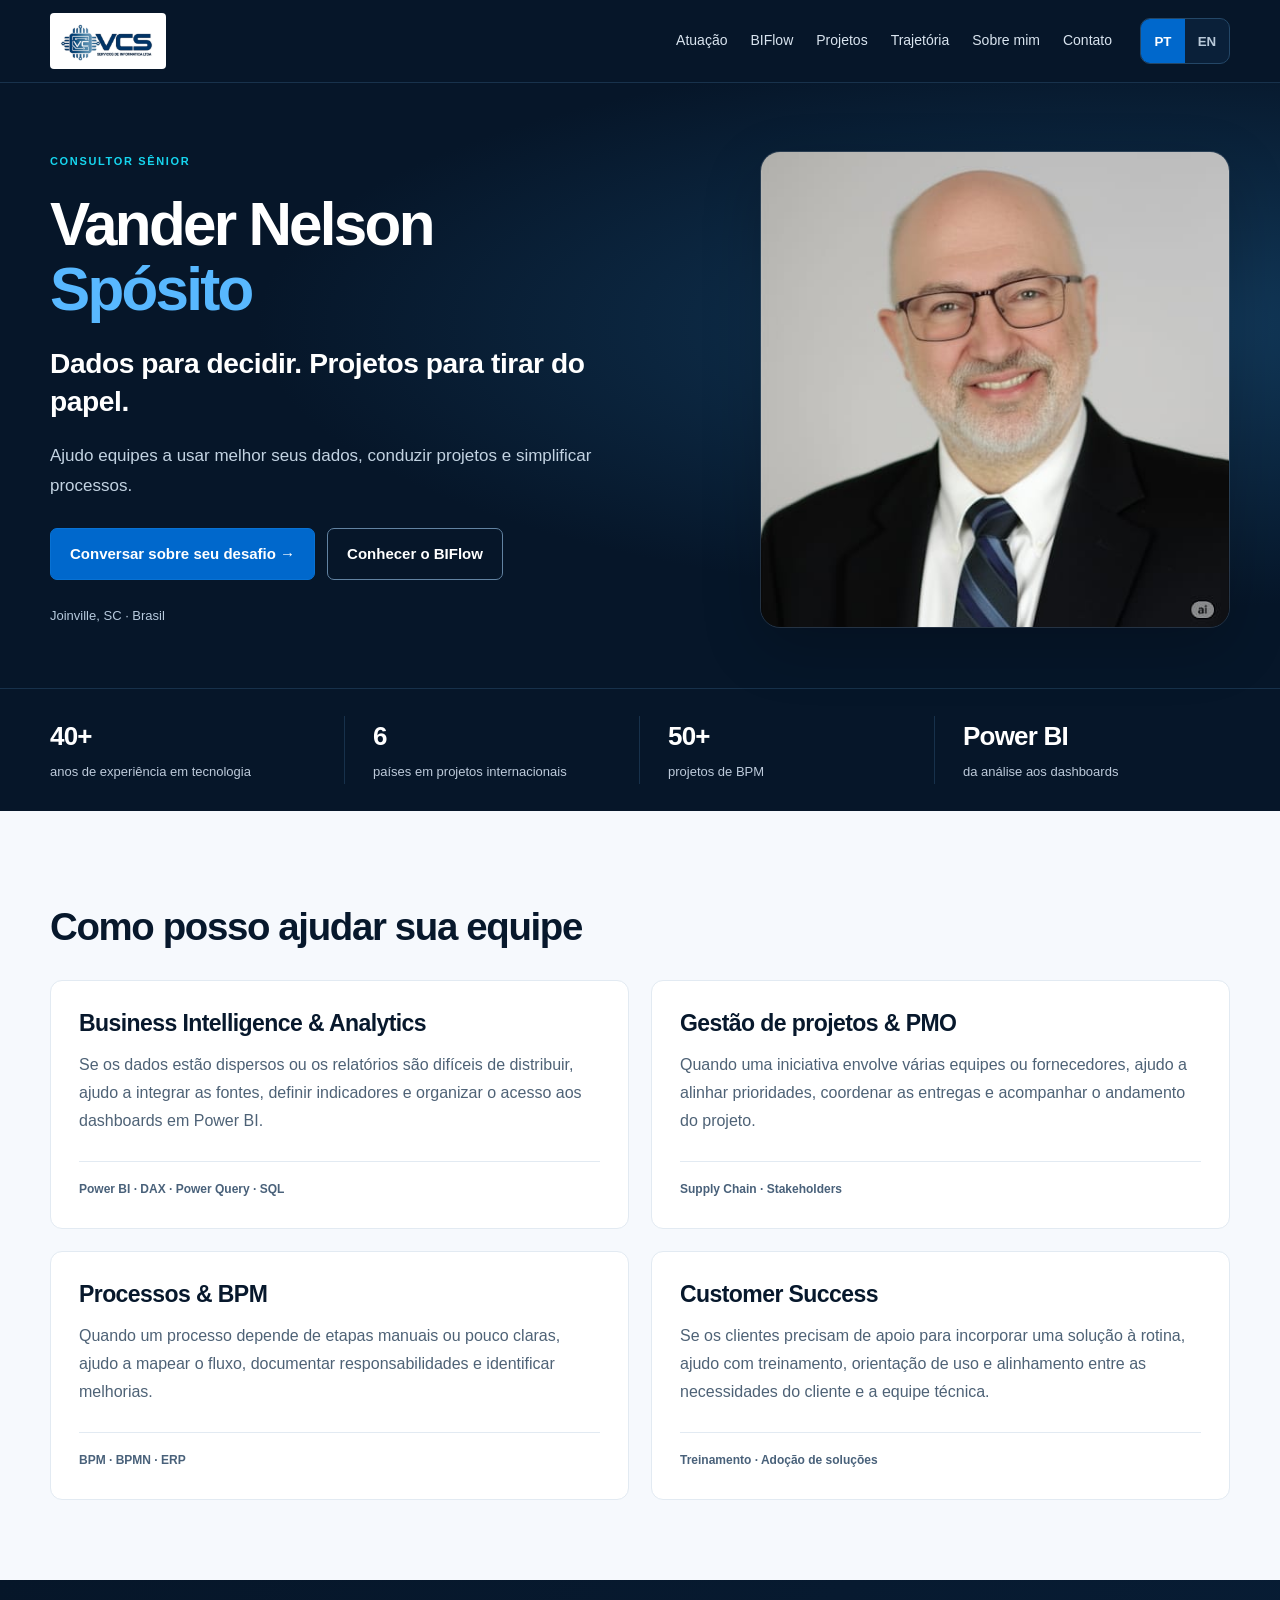
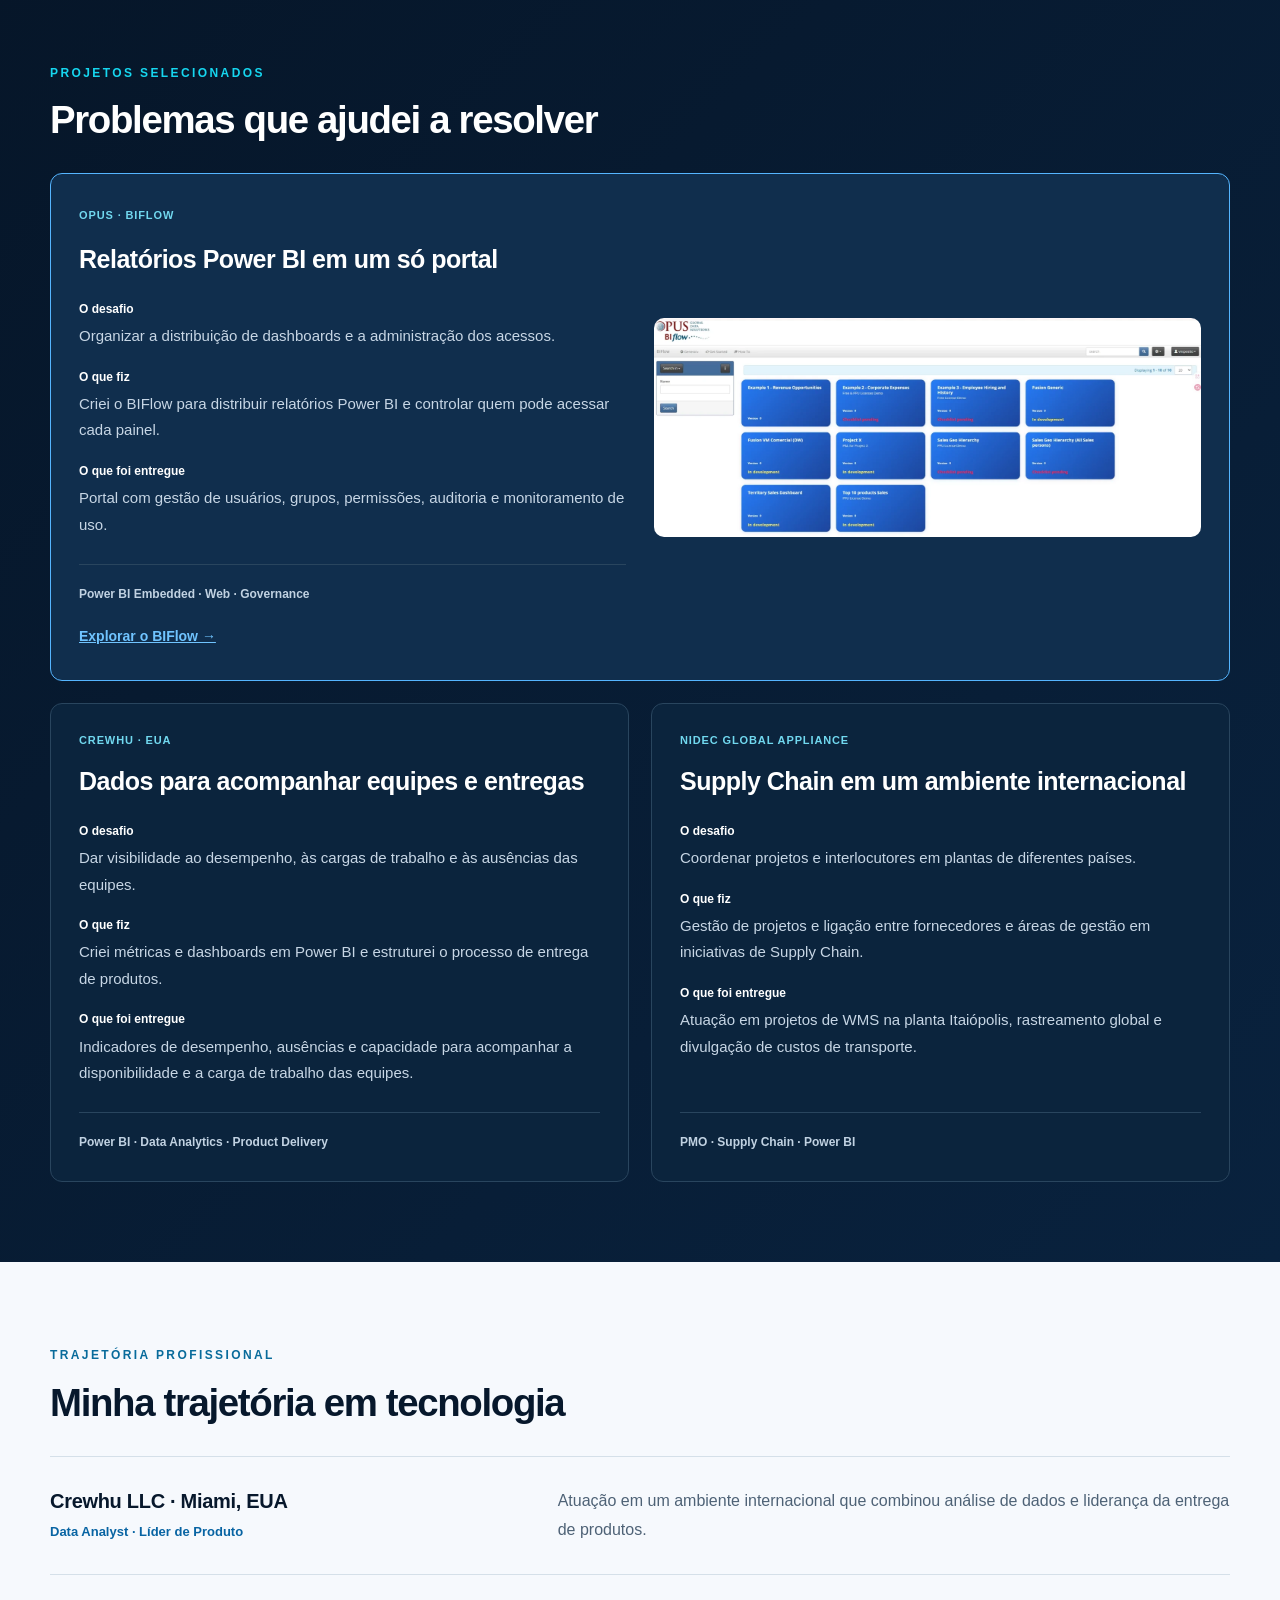
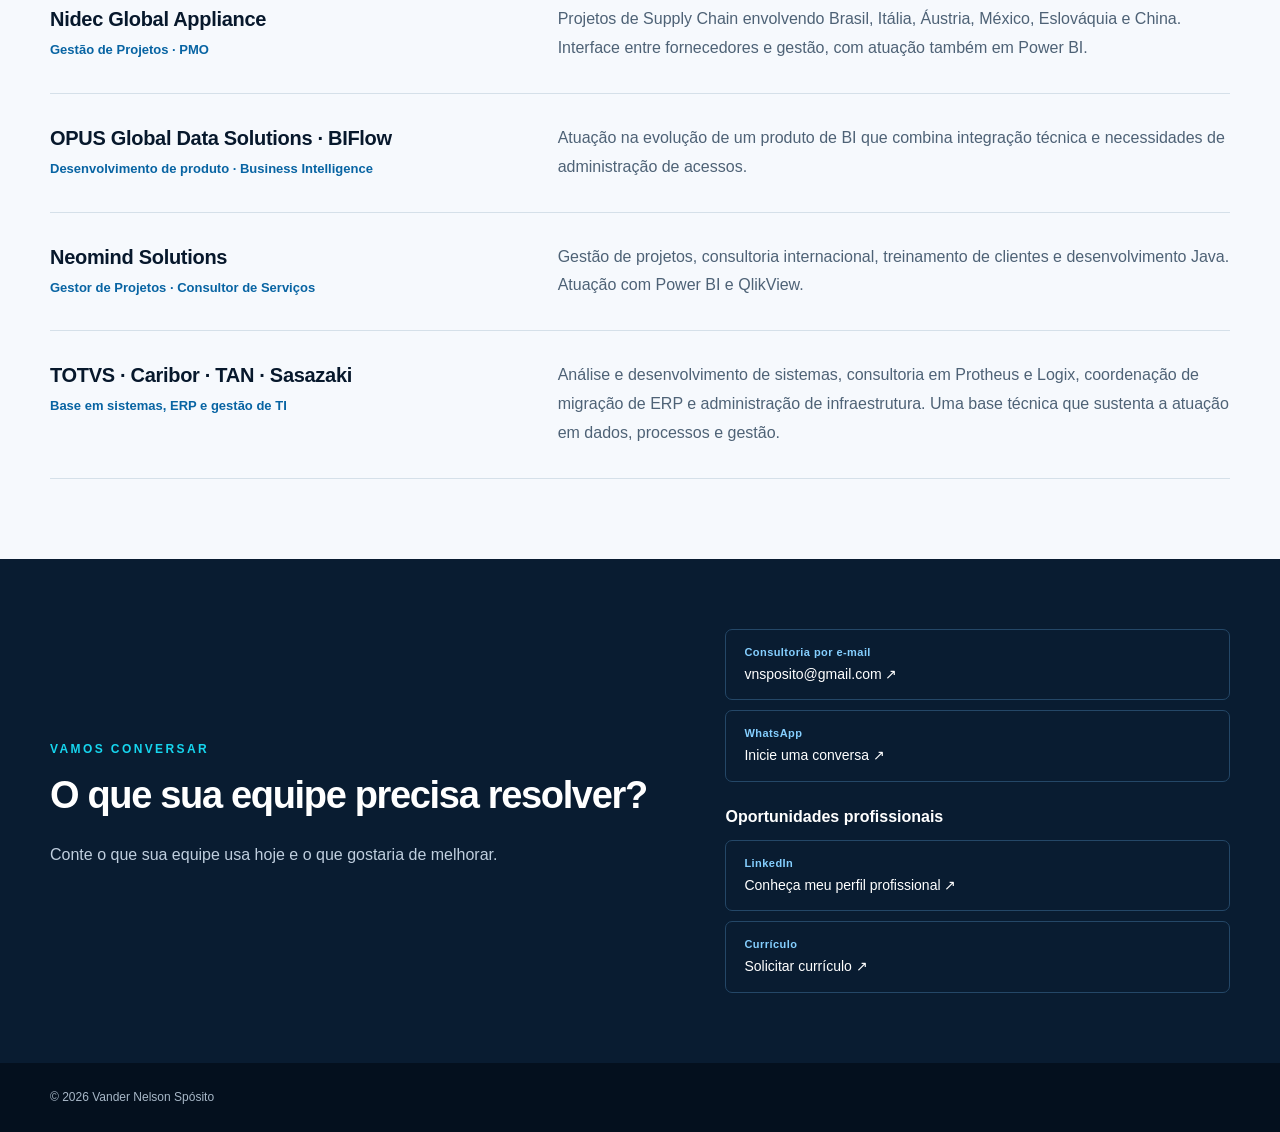
==== commit 7c335b81: "Ajustes finais" ====
--- a/index.html
+++ b/index.html
@@ -12,7 +12,7 @@
 <header><div class="wrap nav">
 <a class="brand" href="index.html" aria-label="Vander Nelson Spósito"><img src="assets/vcs-logo.png" class="vcs" alt="VCS" width="163" height="88"></a>
 <button class="menu-toggle" type="button" aria-expanded="false" aria-controls="primary-nav"><span data-pt="Menu" data-en="Menu" >Menu</span> <span aria-hidden="true">☰</span></button>
-<nav id="primary-nav" aria-label="Principal"><a data-pt="Atuação" data-en="Expertise" href="#expertise">Atuação</a><a href="biflow.html" >BIFlow</a><a data-pt="Projetos" data-en="Projects" href="#projects">Projetos</a><a data-pt="Trajetória" data-en="Experience" href="#experience">Trajetória</a><a data-pt="Contato" data-en="Contact" href="#contact">Contato</a></nav>
+<nav id="primary-nav" aria-label="Principal"><a data-pt="Atuação" data-en="Expertise" href="#expertise">Atuação</a><a href="biflow.html" >BIFlow</a><a data-pt="Projetos" data-en="Projects" href="#projects">Projetos</a><a data-pt="Trajetória" data-en="Experience" href="#experience">Trajetória</a><a href="sobre.html" data-pt="Sobre mim" data-en="About me">Sobre mim</a><a data-pt="Contato" data-en="Contact" href="#contact">Contato</a></nav>
 <div class="lang" role="group" aria-label="Language / Idioma"><button type="button" class="langBtn active" data-lang="pt" aria-label="Português" aria-pressed="true">PT</button><button type="button" class="langBtn" data-lang="en" aria-label="English" aria-pressed="false">EN</button></div>
 </div></header><main id="main"><section class="hero" id="home"><div class="wrap heroGrid"><div>
 <span data-pt="CONSULTOR SÊNIOR" data-en="SENIOR CONSULTANT" class="eyebrow">CONSULTOR SÊNIOR</span>
@@ -25,6 +25,6 @@
 <section class="stats" aria-label="Perfil / Profile"><div class="wrap statsGrid">
 <div><b>40+</b><span data-pt="anos de experiência em tecnologia" data-en="years of experience in technology" >anos de experiência em tecnologia</span></div>
 <div><b>6</b><span data-pt="países em projetos internacionais" data-en="countries across international projects" >países em projetos internacionais</span></div>
-<div><b>10+</b><span data-pt="projetos de BPM" data-en="BPM projects" >projetos de BPM</span></div>
+<div><b>50+</b><span data-pt="projetos de BPM" data-en="BPM projects" >projetos de BPM</span></div>
 <div><b>Power BI</b><span data-pt="da análise aos dashboards" data-en="from analysis to dashboards" >da análise aos dashboards</span></div>
 </div></section><section class="light" id="expertise"><div class="wrap"><h2 data-pt="Como posso ajudar sua equipe" data-en="How I can help your team" >Como posso ajudar sua equipe</h2><div class="cards"><article><h3 data-pt="Business Intelligence &amp; Analytics" data-en="Business Intelligence &amp; Analytics" >Business Intelligence &amp; Analytics</h3><p data-pt="Se os dados estão dispersos ou os relatórios são difíceis de distribuir, ajudo a integrar as fontes, definir indicadores e organizar o acesso aos dashboards em Power BI." data-en="If data is scattered or reports are hard to distribute, I help integrate sources, define metrics and organize access to Power BI dashboards." >Se os dados estão dispersos ou os relatórios são difíceis de distribuir, ajudo a integrar as fontes, definir indicadores e organizar o acesso aos dashboards em Power BI.</p><div class="techline">Power BI · DAX · Power Query · SQL</div></article><article><h3 data-pt="Gestão de projetos &amp; PMO" data-en="Project management &amp; PMO" >Gestão de projetos &amp; PMO</h3><p data-pt="Quando uma iniciativa envolve várias equipes ou fornecedores, ajudo a alinhar prioridades, coordenar as entregas e acompanhar o andamento do projeto." data-en="When an initiative involves multiple teams or vendors, I help align priorities, coordinate delivery and track progress." >Quando uma iniciativa envolve várias equipes ou fornecedores, ajudo a alinhar prioridades, coordenar as entregas e acompanhar o andamento do projeto.</p><div class="techline">Supply Chain · Stakeholders</div></article><article><h3 data-pt="Processos &amp; BPM" data-en="Processes &amp; BPM" >Processos &amp; BPM</h3><p data-pt="Quando um processo depende de etapas manuais ou pouco claras, ajudo a mapear o fluxo, documentar responsabilidades e identificar melhorias." data-en="When a process relies on manual or unclear steps, I help map the workflow, document responsibilities and identify improvements." >Quando um processo depende de etapas manuais ou pouco claras, ajudo a mapear o fluxo, documentar responsabilidades e identificar melhorias.</p><div class="techline">BPM · BPMN · ERP</div></article><article><h3>Customer Success</h3><p data-pt="Se os clientes precisam de apoio para incorporar uma solução à rotina, ajudo com treinamento, orientação de uso e alinhamento entre as necessidades do cliente e a equipe técnica." data-en="If customers need help incorporating a solution into their daily work, I support them through training, usage guidance and coordination with the technical team.">Se os clientes precisam de apoio para incorporar uma solução à rotina, ajudo com treinamento, orientação de uso e alinhamento entre as necessidades do cliente e a equipe técnica.</p><div class="techline"><span data-pt="Treinamento · Adoção de soluções" data-en="Training · Solution adoption">Treinamento · Adoção de soluções</span></div></article></div></div></section><section class="dark" id="projects"><div class="wrap"><span data-pt="PROJETOS SELECIONADOS" data-en="SELECTED PROJECTS" class="eyebrow">PROJETOS SELECIONADOS</span><h2 data-pt="Problemas que ajudei a resolver" data-en="Problems I helped solve" >Problemas que ajudei a resolver</h2><div class="case-grid"><article class="case-card case-featured"><div class="case-featured-copy"><span data-pt="OPUS · BIFLOW" data-en="OPUS · BIFLOW" class="case-org">OPUS · BIFLOW</span><h3 data-pt="Relatórios Power BI em um só portal" data-en="Power BI reports in one portal" >Relatórios Power BI em um só portal</h3><dl><dt data-pt="O desafio" data-en="The challenge" >O desafio</dt><dd data-pt="Organizar a distribuição de dashboards e a administração dos acessos." data-en="Organize dashboard distribution and access administration." >Organizar a distribuição de dashboards e a administração dos acessos.</dd><dt data-pt="O que fiz" data-en="What I did" >O que fiz</dt><dd data-pt="Criei o BIFlow para distribuir relatórios Power BI e controlar quem pode acessar cada painel." data-en="I created BIFlow to distribute Power BI reports and control who can access each dashboard." >Criei o BIFlow para distribuir relatórios Power BI e controlar quem pode acessar cada painel.</dd><dt data-pt="O que foi entregue" data-en="What was delivered" >O que foi entregue</dt><dd data-pt="Portal com gestão de usuários, grupos, permissões, auditoria e monitoramento de uso." data-en="A portal with user, group and permission management, auditing and usage monitoring." >Portal com gestão de usuários, grupos, permissões, auditoria e monitoramento de uso.</dd></dl><div class="case-bottom"><span class="techline">Power BI Embedded · Web · Governance</span><a data-pt="Explorar o BIFlow →" data-en="Explore BIFlow →" class="text-link" href="biflow.html">Explorar o BIFlow →</a></div></div><img class="case-featured-image" src="assets/biflow-portal.webp" width="1440" height="577" alt="" loading="lazy"></article><article class="case-card"><span data-pt="CREWHU · EUA" data-en="CREWHU · USA" class="case-org">CREWHU · EUA</span><h3 data-pt="Dados para acompanhar equipes e entregas" data-en="Data to track teams and delivery" >Dados para acompanhar equipes e entregas</h3><dl><dt data-pt="O desafio" data-en="The challenge" >O desafio</dt><dd data-pt="Dar visibilidade ao desempenho, às cargas de trabalho e às ausências das equipes." data-en="Make team performance, workloads and time off visible." >Dar visibilidade ao desempenho, às cargas de trabalho e às ausências das equipes.</dd><dt data-pt="O que fiz" data-en="What I did" >O que fiz</dt><dd data-pt="Criei métricas e dashboards em Power BI e estruturei o processo de entrega de produtos." data-en="I built metrics and Power BI dashboards and structured the product delivery process." >Criei métricas e dashboards em Power BI e estruturei o processo de entrega de produtos.</dd><dt data-pt="O que foi entregue" data-en="What was delivered" >O que foi entregue</dt><dd data-pt="Indicadores de desempenho, ausências e capacidade para acompanhar a disponibilidade e a carga de trabalho das equipes." data-en="Performance, time-off and capacity indicators for tracking team availability and workload." >Indicadores de desempenho, ausências e capacidade para acompanhar a disponibilidade e a carga de trabalho das equipes.</dd></dl><div class="case-bottom"><span class="techline">Power BI · Data Analytics · Product Delivery</span></div></article><article class="case-card"><span data-pt="NIDEC GLOBAL APPLIANCE" data-en="NIDEC GLOBAL APPLIANCE" class="case-org">NIDEC GLOBAL APPLIANCE</span><h3 data-pt="Supply Chain em um ambiente internacional" data-en="Supply Chain in an international environment" >Supply Chain em um ambiente internacional</h3><dl><dt data-pt="O desafio" data-en="The challenge" >O desafio</dt><dd data-pt="Coordenar projetos e interlocutores em plantas de diferentes países." data-en="Coordinate projects and stakeholders across plants in different countries." >Coordenar projetos e interlocutores em plantas de diferentes países.</dd><dt data-pt="O que fiz" data-en="What I did" >O que fiz</dt><dd data-pt="Gestão de projetos e ligação entre fornecedores e áreas de gestão em iniciativas de Supply Chain." data-en="Managed projects and connected vendors with management teams on Supply Chain initiatives." >Gestão de projetos e ligação entre fornecedores e áreas de gestão em iniciativas de Supply Chain.</dd><dt data-pt="O que foi entregue" data-en="What was delivered" >O que foi entregue</dt><dd data-pt="Atuação em projetos de WMS na planta Itaiópolis, rastreamento global e divulgação de custos de transporte." data-en="Worked on projects covering WMS at the Itaiópolis plant, global tracking and transport cost reporting." >Atuação em projetos de WMS na planta Itaiópolis, rastreamento global e divulgação de custos de transporte.</dd></dl><div class="case-bottom"><span class="techline">PMO · Supply Chain · Power BI</span></div></article></div></div></section><section class="light" id="experience"><div class="wrap"><span data-pt="TRAJETÓRIA PROFISSIONAL" data-en="PROFESSIONAL BACKGROUND" class="eyebrow">TRAJETÓRIA PROFISSIONAL</span><h2 data-pt="Minha trajetória em tecnologia" data-en="My career in technology" >Minha trajetória em tecnologia</h2><div class="experience"><article><div><h3 data-pt="Crewhu LLC · Miami, EUA" data-en="Crewhu LLC · Miami, USA" >Crewhu LLC · Miami, EUA</h3><p data-pt="Data Analyst · Líder de Produto" data-en="Data Analyst · Product Lead" class="role">Data Analyst · Líder de Produto</p></div><p data-pt="Atuação em um ambiente internacional que combinou análise de dados e liderança da entrega de produtos." data-en="Combined data analysis with product delivery leadership in an international setting." >Atuação em um ambiente internacional que combinou análise de dados e liderança da entrega de produtos.</p></article><article><div><h3 data-pt="Nidec Global Appliance" data-en="Nidec Global Appliance" >Nidec Global Appliance</h3><p data-pt="Gestão de Projetos · PMO" data-en="Project Management · PMO" class="role">Gestão de Projetos · PMO</p></div><p data-pt="Projetos de Supply Chain envolvendo Brasil, Itália, Áustria, México, Eslováquia e China. Interface entre fornecedores e gestão, com atuação também em Power BI." data-en="Supply Chain projects involving Brazil, Italy, Austria, Mexico, Slovakia and China. Liaison between vendors and management, also working with Power BI." >Projetos de Supply Chain envolvendo Brasil, Itália, Áustria, México, Eslováquia e China. Interface entre fornecedores e gestão, com atuação também em Power BI.</p></article><article><div><h3 data-pt="OPUS Global Data Solutions · BIFlow" data-en="OPUS Global Data Solutions · BIFlow" >OPUS Global Data Solutions · BIFlow</h3><p data-pt="Desenvolvimento de produto · Business Intelligence" data-en="Product development · Business Intelligence" class="role">Desenvolvimento de produto · Business Intelligence</p></div><p data-pt="Atuação na evolução de um produto de BI que combina integração técnica e necessidades de administração de acessos." data-en="Helped evolve a BI product that combines technical integration with access administration needs." >Atuação na evolução de um produto de BI que combina integração técnica e necessidades de administração de acessos.</p></article><article><div><h3 data-pt="Neomind Solutions" data-en="Neomind Solutions" >Neomind Solutions</h3><p data-pt="Gestor de Projetos · Consultor de Serviços" data-en="Project Manager · Services Consultant" class="role">Gestor de Projetos · Consultor de Serviços</p></div><p data-pt="Gestão de projetos, consultoria internacional, treinamento de clientes e desenvolvimento Java. Atuação com Power BI e QlikView." data-en="Project management, international consulting, customer training and Java development. Work with Power BI and QlikView." >Gestão de projetos, consultoria internacional, treinamento de clientes e desenvolvimento Java. Atuação com Power BI e QlikView.</p></article><article><div><h3 data-pt="TOTVS · Caribor · TAN · Sasazaki" data-en="TOTVS · Caribor · TAN · Sasazaki" >TOTVS · Caribor · TAN · Sasazaki</h3><p data-pt="Base em sistemas, ERP e gestão de TI" data-en="Foundation in systems, ERP and IT management" class="role">Base em sistemas, ERP e gestão de TI</p></div><p data-pt="Análise e desenvolvimento de sistemas, consultoria em Protheus e Logix, coordenação de migração de ERP e administração de infraestrutura. Uma base técnica que sustenta a atuação em dados, processos e gestão." data-en="Systems analysis and development, Protheus and Logix consulting, ERP migration coordination and infrastructure administration. A technical foundation for work across data, processes and management." >Análise e desenvolvimento de sistemas, consultoria em Protheus e Logix, coordenação de migração de ERP e administração de infraestrutura. Uma base técnica que sustenta a atuação em dados, processos e gestão.</p></article></div></div></section><section class="contact" id="contact"><div class="wrap contactGrid"><div><span data-pt="VAMOS CONVERSAR" data-en="LET’S CONNECT" class="eyebrow">VAMOS CONVERSAR</span><h2 data-pt="O que sua equipe precisa resolver?" data-en="What does your team need to solve?" >O que sua equipe precisa resolver?</h2><p data-pt="Conte o que sua equipe usa hoje e o que gostaria de melhorar." data-en="Tell me what your team uses today and what you would like to improve." >Conte o que sua equipe usa hoje e o que gostaria de melhorar.</p></div><div class="contact-links"><a href="mailto:vnsposito@gmail.com"><span class="contact-label" data-pt="Consultoria por e-mail" data-en="Consulting by email">Consultoria por e-mail</span><span>vnsposito@gmail.com ↗</span></a><a href="https://wa.me/5547999716239" target="_blank" rel="noopener noreferrer"><span class="contact-label">WhatsApp</span><span data-pt="Inicie uma conversa ↗" data-en="Start a conversation ↗" >Inicie uma conversa ↗</span></a><h3 data-pt="Oportunidades profissionais" data-en="Career opportunities" class="career-heading">Oportunidades profissionais</h3><a href="https://www.linkedin.com/in/vnsposito" target="_blank" rel="noopener noreferrer"><span class="contact-label">LinkedIn</span><span data-pt="Conheça meu perfil profissional ↗" data-en="View my professional profile ↗" >Conheça meu perfil profissional ↗</span></a><a href="mailto:vnsposito@gmail.com?subject=Curr%C3%ADculo%20profissional%20-%20Vander%20Sp%C3%B3sito"><span class="contact-label"><span data-pt="Currículo" data-en="Résumé" >Currículo</span></span><span data-pt="Solicitar currículo ↗" data-en="Request my résumé ↗" >Solicitar currículo ↗</span></a></div></div></section></main><footer><div class="wrap footer-row"><span>© 2026 Vander Nelson Spósito</span></div></footer></body></html>
--- a/styles.css
+++ b/styles.css
@@ -1,4 +1,4 @@
- :root{--navy:#061629;--navy2:#0a2039;--blue:#0787ff;--cyan:#16d6ef;--light:#f6f9fd;--ink:#07182c;--muted:#607085}*{box-sizing:border-box}html{scroll-behavior:smooth}body{margin:0;font-family:Segoe UI,Arial,sans-serif;color:var(--ink);line-height:1.55}a{text-decoration:none;color:inherit}.wrap{width:min(1180px,92%);margin:auto}header{position:sticky;top:0;z-index:20;background:#061629;border-bottom:1px solid #18324c}.nav{height:76px;display:flex;align-items:center;gap:22px}.vcs{width:150px;max-height:58px;object-fit:contain;background:#fff;border-radius:4px}.nav nav{display:flex;gap:20px;margin-left:auto;color:#d9e4ef;font-size:14px}.nav nav a:hover,.nav nav .active{color:#fff;border-bottom:2px solid var(--blue)}.pill{border:1px solid var(--blue);border-radius:12px;padding:10px 17px;color:#fff;font-weight:700}.lang{display:flex;background:#0a2039;border:1px solid #244767;border-radius:10px;overflow:hidden}.langBtn{border:0;background:transparent;color:#b9c9d9;padding:9px 11px;cursor:pointer;font-weight:700}.langBtn.active{background:#0787ff;color:#fff}.hero,.biHero,.dark{background:linear-gradient(135deg,#061629,#09223e);color:#fff}.hero{padding:52px 0}.heroGrid{display:grid;grid-template-columns:1fr 1fr;align-items:center;gap:42px}.eyebrow{color:var(--cyan);letter-spacing:.2em;font-weight:800;font-size:12px}.hero h1,.biHero h1{font-size:62px;line-height:1;margin:12px 0 18px}.hero h1 b{color:var(--blue)}.hero h2{font-size:26px}.hero p{color:#d1dce8;font-size:17px}.photoBox{position:relative;max-width:530px;margin-left:auto;overflow:hidden;border-radius:36px}.photoBox img{display:block;width:100%;height:525px;object-fit:cover;object-position:center 16%}.quote{position:absolute;right:18px;bottom:28px;width:300px;background:rgba(7,20,35,.9);border-left:3px solid var(--blue);padding:18px 20px;color:#fff;font-style:italic;font-size:19px;border-radius:0 14px 14px 0}.actions{display:flex;gap:12px;margin-top:25px}.btn,.ghost{display:inline-block;padding:13px 20px;border-radius:11px;font-weight:700}.btn{background:var(--blue);color:#fff}.ghost{border:1px solid var(--blue);color:#fff}.stats{background:#061629;color:#fff;border-top:1px solid #17314b}.statsGrid{display:grid;grid-template-columns:repeat(5,1fr);padding:24px 0}.statsGrid div{border-right:1px solid #17314b;padding:0 18px}.statsGrid b{display:block;font-size:20px}.statsGrid span{font-size:13px;color:#bdcada}.light,.dark{padding:82px 0}.light{background:var(--light)}h3{font-size:40px;line-height:1.1;margin:10px 0 30px}.cards,.projects{display:grid;grid-template-columns:repeat(4,1fr);gap:18px}.cards article{background:#fff;border:1px solid #e2eaf2;border-radius:16px;padding:24px;min-height:190px}.cards b{font-size:18px}.cards p{color:var(--muted)}.project{background:#091c31;border:1px solid #173552;border-radius:16px;padding:14px;color:#fff}.project h4{font-size:20px;margin:12px 0 6px}.project p{color:#c8d5e2}.project>span{color:#55b5ff;font-weight:700}.visual{height:145px;border-radius:12px;position:relative;overflow:hidden;border:1px solid #dbe6ef}.whiteVisual{background:#fff!important;color:#0a3155}.whiteVisual>img{display:block;max-width:78%;max-height:100px;margin:auto;position:relative;top:50%;transform:translateY(-50%)}.powerbiVisual{padding:13px}.chartTitle{font-size:12px;color:#123c62;font-weight:700}.kpis{display:flex;gap:8px;margin:8px 0}.kpis i{height:20px;flex:1;background:#dcecf9;border-radius:4px}.bars{height:75px;display:flex;align-items:flex-end;gap:8px;padding:5px 10px;border-left:1px solid #9db6cb;border-bottom:1px solid #9db6cb}.bars i{flex:1;background:linear-gradient(#39a9ff,#0876cf);border-radius:3px 3px 0 0}.bars i:nth-child(1){height:38%}.bars i:nth-child(2){height:62%}.bars i:nth-child(3){height:45%}.bars i:nth-child(4){height:80%}.bars i:nth-child(5){height:67%}.bars i:nth-child(6){height:95%}.lineChart{position:absolute;right:16px;top:38px;font-size:55px;color:#0fb6d0;transform:rotate(-10deg)}.bpmVisual{display:flex;align-items:center;justify-content:center;gap:7px}.node{padding:9px 10px;border-radius:6px;background:#0b87ef;color:#fff;font-size:11px}.diamond{color:#f0b51a;font-size:25px}.arrow{color:#138fe8;font-size:22px}.dataVisual{display:flex;align-items:center;justify-content:center;gap:13px;font-size:28px;color:#0b87ef}.dataVisual>div{width:64px;height:70px;border:1px solid #76a9ce;border-radius:12px;display:flex;flex-direction:column;align-items:center;justify-content:center;background:#f5faff}.dataVisual small{font-size:10px;color:#31546f;margin-top:4px}.experience{display:grid;gap:16px}.experience>div{background:#fff;border:1px solid #dde6ef;border-radius:15px;padding:22px}.experience h4{margin:0 0 5px;font-size:20px}.experience p{margin:0;color:var(--muted)}.contact{background:#091c31;color:#fff;padding:65px 0}.contactGrid{display:grid;grid-template-columns:1.2fr .8fr;align-items:center;gap:35px}.contactGrid>div:last-child{display:flex;flex-direction:column;gap:10px}.contactGrid a{border:1px solid #244767;border-radius:10px;padding:12px 15px}footer{background:#04101e;color:#a8b8c8;padding:25px 0}.biHero{padding:55px 0}.biHeroGrid{display:grid;grid-template-columns:1fr 1fr;align-items:center;gap:50px}.biLogoCard{display:inline-flex;background:#fff;padding:18px 24px;border-radius:16px;margin-bottom:8px}.biLogo{width:270px;max-height:100px;object-fit:contain}.biHero h1{font-size:52px}.biHero h2{font-size:28px}.biHero p{color:#d0dce8;font-size:17px}.biHeroPanel{background:#fff;color:#10283f;border-radius:22px;padding:32px}.biHeroPanel h3{font-size:27px;margin:0 0 22px}.biHeroPanel p{color:#526a80}.miniFlow{display:flex;align-items:center;gap:12px;flex-wrap:wrap}.miniFlow span{background:#e8f4ff;border:1px solid #a7d3f8;padding:12px 16px;border-radius:10px;font-weight:700}.miniFlow b{color:#0787ff}.intro{max-width:850px;font-size:18px;color:#4b6074}.steps{display:grid;grid-template-columns:repeat(5,1fr);gap:12px}.steps div{background:#0c2947;border:1px solid #1c466c;border-radius:14px;padding:18px}.steps b{display:grid;place-items:center;width:30px;height:30px;border-radius:50%;background:#0787ff;margin-bottom:12px}.brochureGrid{display:grid;grid-template-columns:1fr 1fr;gap:22px;align-items:start}.brochureGrid img{width:100%;height:auto;border-radius:16px;border:1px solid #d9e4ed;box-shadow:0 10px 28px #15324d18}.audience{display:grid;grid-template-columns:repeat(4,1fr);gap:14px}.audience div{background:#0c2947;border:1px solid #1c466c;border-radius:14px;padding:20px}.audience b,.audience span{display:block}.audience span{color:#bfd0e0;font-size:14px}@media(max-width:900px){.nav nav{display:none}.nav .pill{display:none}.lang{margin-left:auto}.heroGrid,.biHeroGrid,.contactGrid{grid-template-columns:1fr}.hero h1,.biHero h1{font-size:44px}.statsGrid,.cards,.projects,.audience,.steps,.brochureGrid{grid-template-columns:1fr 1fr}.photoBox{margin:auto}.quote{bottom:18px;right:10px;width:70%;font-size:16px}}@media(max-width:560px){.statsGrid,.cards,.projects,.audience,.steps,.brochureGrid{grid-template-columns:1fr}.statsGrid div{padding:12px 0;border-right:0;border-bottom:1px solid #17314b}.hero h1{font-size:39px}h3{font-size:32px}.quote{position:static;width:100%;border-radius:0 0 14px 14px}.photoBox img{height:auto;border-radius:24px 24px 0 0}.vcs{width:120px}}
+ :root{--navy:#061629;--navy2:#0a2039;--blue:#0787ff;--cyan:#16d6ef;--light:#f6f9fd;--ink:#07182c;--muted:#607085}*{box-sizing:border-box}html{scroll-behavior:smooth}body{margin:0;font-family:Segoe UI,Arial,sans-serif;color:var(--ink);line-height:1.55}a{text-decoration:none;color:inherit}.wrap{width:min(1180px,92%);margin:auto}header{position:sticky;top:0;z-index:20;background:#061629;border-bottom:1px solid #18324c}.nav{height:76px;display:flex;align-items:center;gap:22px}.vcs{width:150px;max-height:58px;object-fit:contain;background:#fff;border-radius:4px}.nav nav{display:flex;gap:20px;margin-left:auto;color:#d9e4ef;font-size:14px}.nav nav a:hover{color:#fff}.pill{border:1px solid var(--blue);border-radius:12px;padding:10px 17px;color:#fff;font-weight:700}.lang{display:flex;background:#0a2039;border:1px solid #244767;border-radius:10px;overflow:hidden}.langBtn{border:0;background:transparent;color:#b9c9d9;padding:9px 11px;cursor:pointer;font-weight:700}.langBtn.active{background:#0787ff;color:#fff}.hero,.biHero,.dark{background:linear-gradient(135deg,#061629,#09223e);color:#fff}.hero{padding:52px 0}.heroGrid{display:grid;grid-template-columns:1fr 1fr;align-items:center;gap:42px}.eyebrow{color:var(--cyan);letter-spacing:.2em;font-weight:800;font-size:12px}.hero h1,.biHero h1{font-size:62px;line-height:1;margin:12px 0 18px}.hero h1 b{color:var(--blue)}.hero h2{font-size:26px}.hero p{color:#d1dce8;font-size:17px}.photoBox{position:relative;max-width:530px;margin-left:auto;overflow:hidden;border-radius:36px}.photoBox img{display:block;width:100%;height:525px;object-fit:cover;object-position:center 16%}.quote{position:absolute;right:18px;bottom:28px;width:300px;background:rgba(7,20,35,.9);border-left:3px solid var(--blue);padding:18px 20px;color:#fff;font-style:italic;font-size:19px;border-radius:0 14px 14px 0}.actions{display:flex;gap:12px;margin-top:25px}.btn,.ghost{display:inline-block;padding:13px 20px;border-radius:11px;font-weight:700}.btn{background:var(--blue);color:#fff}.ghost{border:1px solid var(--blue);color:#fff}.stats{background:#061629;color:#fff;border-top:1px solid #17314b}.statsGrid{display:grid;grid-template-columns:repeat(5,1fr);padding:24px 0}.statsGrid div{border-right:1px solid #17314b;padding:0 18px}.statsGrid b{display:block;font-size:20px}.statsGrid span{font-size:13px;color:#bdcada}.light,.dark{padding:82px 0}.light{background:var(--light)}h3{font-size:40px;line-height:1.1;margin:10px 0 30px}.cards,.projects{display:grid;grid-template-columns:repeat(4,1fr);gap:18px}.cards article{background:#fff;border:1px solid #e2eaf2;border-radius:16px;padding:24px;min-height:190px}.cards b{font-size:18px}.cards p{color:var(--muted)}.project{background:#091c31;border:1px solid #173552;border-radius:16px;padding:14px;color:#fff}.project h4{font-size:20px;margin:12px 0 6px}.project p{color:#c8d5e2}.project>span{color:#55b5ff;font-weight:700}.visual{height:145px;border-radius:12px;position:relative;overflow:hidden;border:1px solid #dbe6ef}.whiteVisual{background:#fff!important;color:#0a3155}.whiteVisual>img{display:block;max-width:78%;max-height:100px;margin:auto;position:relative;top:50%;transform:translateY(-50%)}.powerbiVisual{padding:13px}.chartTitle{font-size:12px;color:#123c62;font-weight:700}.kpis{display:flex;gap:8px;margin:8px 0}.kpis i{height:20px;flex:1;background:#dcecf9;border-radius:4px}.bars{height:75px;display:flex;align-items:flex-end;gap:8px;padding:5px 10px;border-left:1px solid #9db6cb;border-bottom:1px solid #9db6cb}.bars i{flex:1;background:linear-gradient(#39a9ff,#0876cf);border-radius:3px 3px 0 0}.bars i:nth-child(1){height:38%}.bars i:nth-child(2){height:62%}.bars i:nth-child(3){height:45%}.bars i:nth-child(4){height:80%}.bars i:nth-child(5){height:67%}.bars i:nth-child(6){height:95%}.lineChart{position:absolute;right:16px;top:38px;font-size:55px;color:#0fb6d0;transform:rotate(-10deg)}.bpmVisual{display:flex;align-items:center;justify-content:center;gap:7px}.node{padding:9px 10px;border-radius:6px;background:#0b87ef;color:#fff;font-size:11px}.diamond{color:#f0b51a;font-size:25px}.arrow{color:#138fe8;font-size:22px}.dataVisual{display:flex;align-items:center;justify-content:center;gap:13px;font-size:28px;color:#0b87ef}.dataVisual>div{width:64px;height:70px;border:1px solid #76a9ce;border-radius:12px;display:flex;flex-direction:column;align-items:center;justify-content:center;background:#f5faff}.dataVisual small{font-size:10px;color:#31546f;margin-top:4px}.experience{display:grid;gap:16px}.experience>div{background:#fff;border:1px solid #dde6ef;border-radius:15px;padding:22px}.experience h4{margin:0 0 5px;font-size:20px}.experience p{margin:0;color:var(--muted)}.contact{background:#091c31;color:#fff;padding:65px 0}.contactGrid{display:grid;grid-template-columns:1.2fr .8fr;align-items:center;gap:35px}.contactGrid>div:last-child{display:flex;flex-direction:column;gap:10px}.contactGrid a{border:1px solid #244767;border-radius:10px;padding:12px 15px}footer{background:#04101e;color:#a8b8c8;padding:25px 0}.biHero{padding:55px 0}.biHeroGrid{display:grid;grid-template-columns:1fr 1fr;align-items:center;gap:50px}.biLogoCard{display:inline-flex;background:#fff;padding:18px 24px;border-radius:16px;margin-bottom:8px}.biLogo{width:270px;max-height:100px;object-fit:contain}.biHero h1{font-size:52px}.biHero h2{font-size:28px}.biHero p{color:#d0dce8;font-size:17px}.biHeroPanel{background:#fff;color:#10283f;border-radius:22px;padding:32px}.biHeroPanel h3{font-size:27px;margin:0 0 22px}.biHeroPanel p{color:#526a80}.miniFlow{display:flex;align-items:center;gap:12px;flex-wrap:wrap}.miniFlow span{background:#e8f4ff;border:1px solid #a7d3f8;padding:12px 16px;border-radius:10px;font-weight:700}.miniFlow b{color:#0787ff}.intro{max-width:850px;font-size:18px;color:#4b6074}.steps{display:grid;grid-template-columns:repeat(5,1fr);gap:12px}.steps div{background:#0c2947;border:1px solid #1c466c;border-radius:14px;padding:18px}.steps b{display:grid;place-items:center;width:30px;height:30px;border-radius:50%;background:#0787ff;margin-bottom:12px}.brochureGrid{display:grid;grid-template-columns:1fr 1fr;gap:22px;align-items:start}.brochureGrid img{width:100%;height:auto;border-radius:16px;border:1px solid #d9e4ed;box-shadow:0 10px 28px #15324d18}.audience{display:grid;grid-template-columns:repeat(4,1fr);gap:14px}.audience div{background:#0c2947;border:1px solid #1c466c;border-radius:14px;padding:20px}.audience b,.audience span{display:block}.audience span{color:#bfd0e0;font-size:14px}@media(max-width:900px){.nav nav{display:none}.nav .pill{display:none}.lang{margin-left:auto}.heroGrid,.biHeroGrid,.contactGrid{grid-template-columns:1fr}.hero h1,.biHero h1{font-size:44px}.statsGrid,.cards,.projects,.audience,.steps,.brochureGrid{grid-template-columns:1fr 1fr}.photoBox{margin:auto}.quote{bottom:18px;right:10px;width:70%;font-size:16px}}@media(max-width:560px){.statsGrid,.cards,.projects,.audience,.steps,.brochureGrid{grid-template-columns:1fr}.statsGrid div{padding:12px 0;border-right:0;border-bottom:1px solid #17314b}.hero h1{font-size:39px}h3{font-size:32px}.quote{position:static;width:100%;border-radius:0 0 14px 14px}.photoBox img{height:auto;border-radius:24px 24px 0 0}.vcs{width:120px}}
 /* BIFlow editorial page v3 */
 .biLogoWhite{display:inline-flex;background:#fff;padding:18px 24px;border-radius:18px;margin-bottom:18px}.biLogoWhite .biLogo{margin:0;max-height:100px;object-fit:contain}
 .heroLead{font-size:19px!important;max-width:700px}.analyticsIllustration{background:#fff;border-radius:22px;padding:24px;color:#09203a;box-shadow:0 24px 60px #0005}
@@ -20,8 +20,8 @@
 .brand{display:flex;flex-shrink:0}
 .vcs{width:116px;height:56px;max-height:none;object-fit:contain}
 .nav nav{gap:23px;align-items:center}
-.nav nav a{padding:12px 0;border-bottom:2px solid transparent}
-.nav nav a:hover,.nav nav a[aria-current="page"]{border-color:#36b3ff}
+.nav nav a{padding:12px 0}
+
 .lang{flex-shrink:0}
 .langBtn{min-width:44px;min-height:44px}
 .menu-toggle{display:none}
@@ -234,3 +234,23 @@
 .usage-chart li { display: grid; grid-template-columns: 4.5rem 1fr 1.75rem; align-items: center; gap: 8px; font-size: .82rem; }
 .usage-track { background: #e9f2f9; border-radius: 4px; }
 .usage-track i { display: block; width: var(--bar-width); height: 8px; border-radius: 4px; background: #0872d4; }
+
+.about-layout { display: grid; grid-template-columns: minmax(0, 1fr) minmax(0, 250px); align-items: center; gap: 40px; }
+.about-photo { display: block; width: 100%; height: auto; border-radius: 16px; }
+.about-chapter { padding: 36px 0; }
+.about-chapter + .about-chapter { border-top: 1px solid #dce8f2; }
+.about-chapter h2 { margin: 0 0 14px; }
+.about-chapter p { max-width: 72ch; margin: 0; line-height: 1.75; }
+.about-link { display: inline-block; margin-top: 16px; color: #0864a3; font-weight: 700; text-decoration: underline; }
+@media (max-width: 700px) {
+  .about-layout { grid-template-columns: 1fr; gap: 20px; }
+  .about-photo { max-width: 200px; }
+}
+
+.about-timeline { display: grid; gap: 24px; }
+.about-milestone { display: grid; grid-template-columns: 5rem minmax(0, 1fr); gap: 20px; }
+.about-milestone time { color: #0864a3; font-weight: 700; padding-top: .4rem; }
+.about-milestone > div { border-left: 2px solid #bdd5e9; padding-left: 22px; }
+@media (max-width: 560px) {
+  .about-milestone { grid-template-columns: 1fr; gap: 6px; }
+}
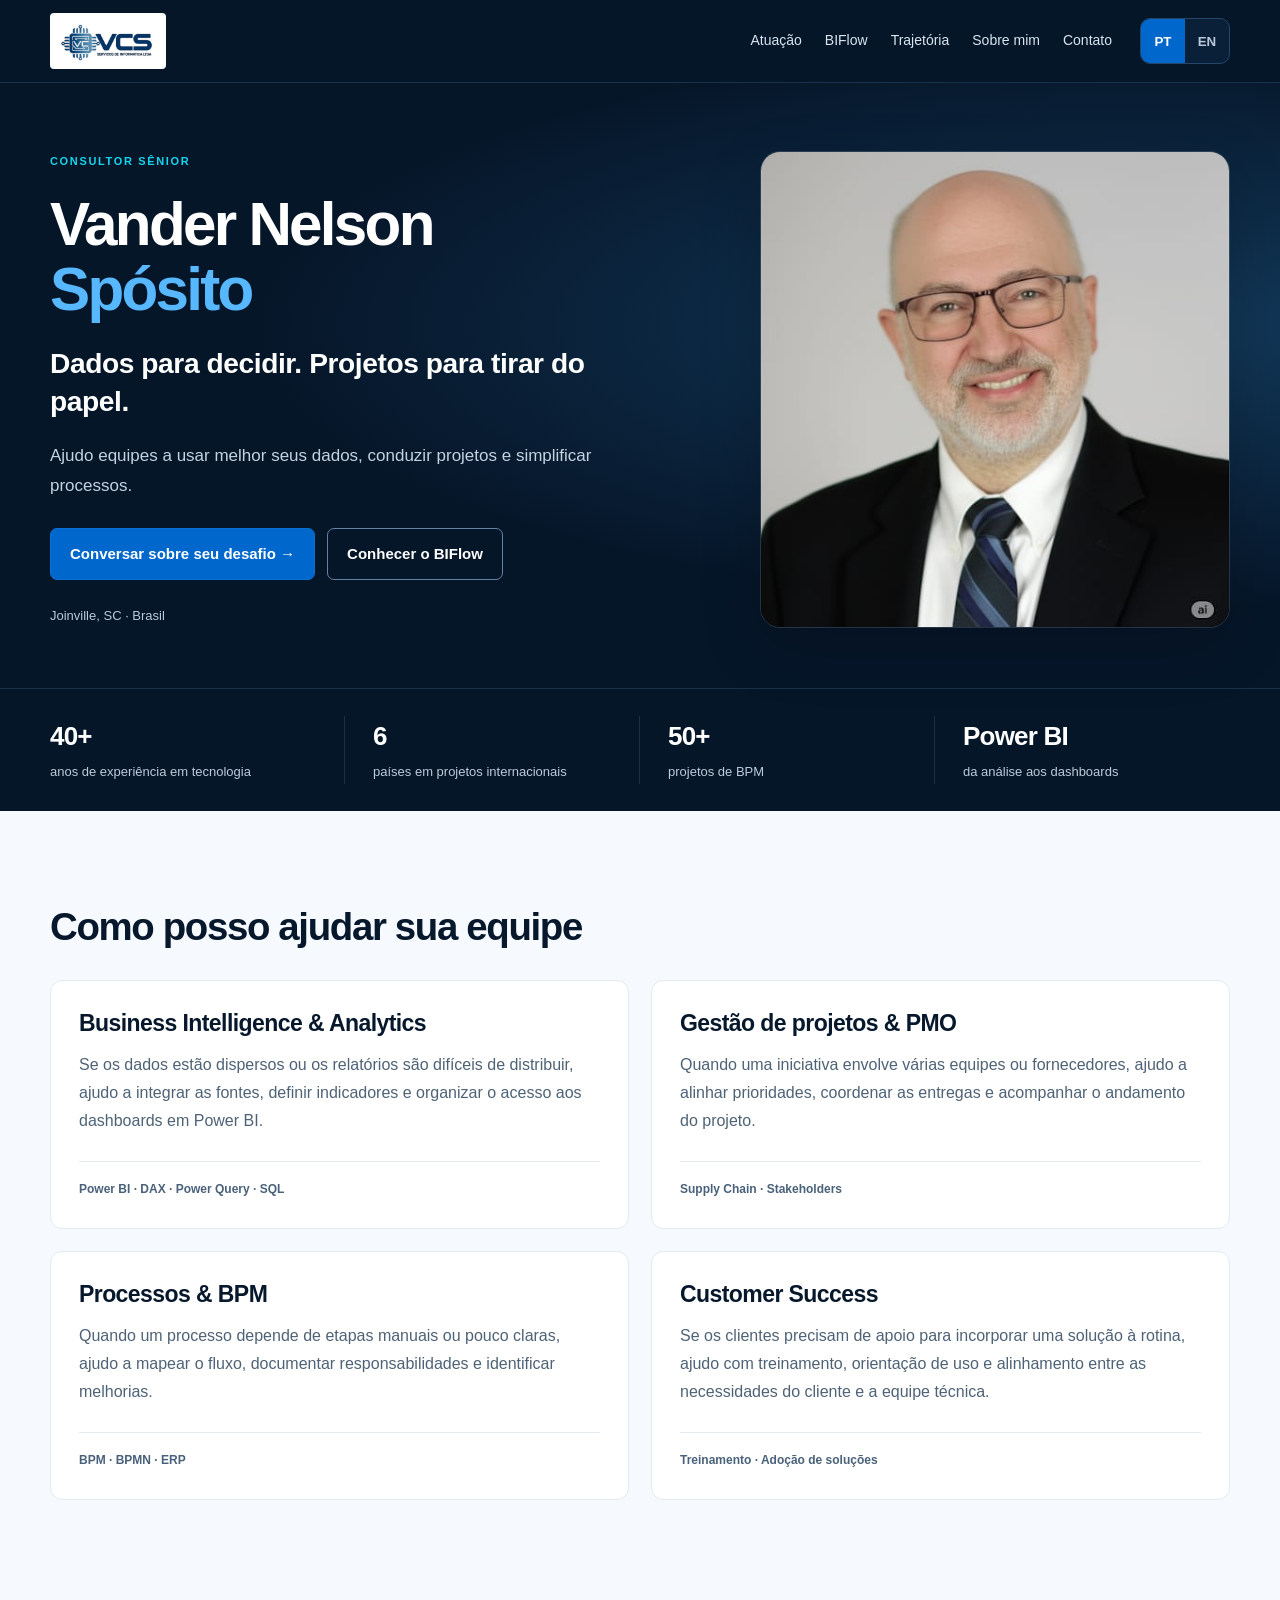
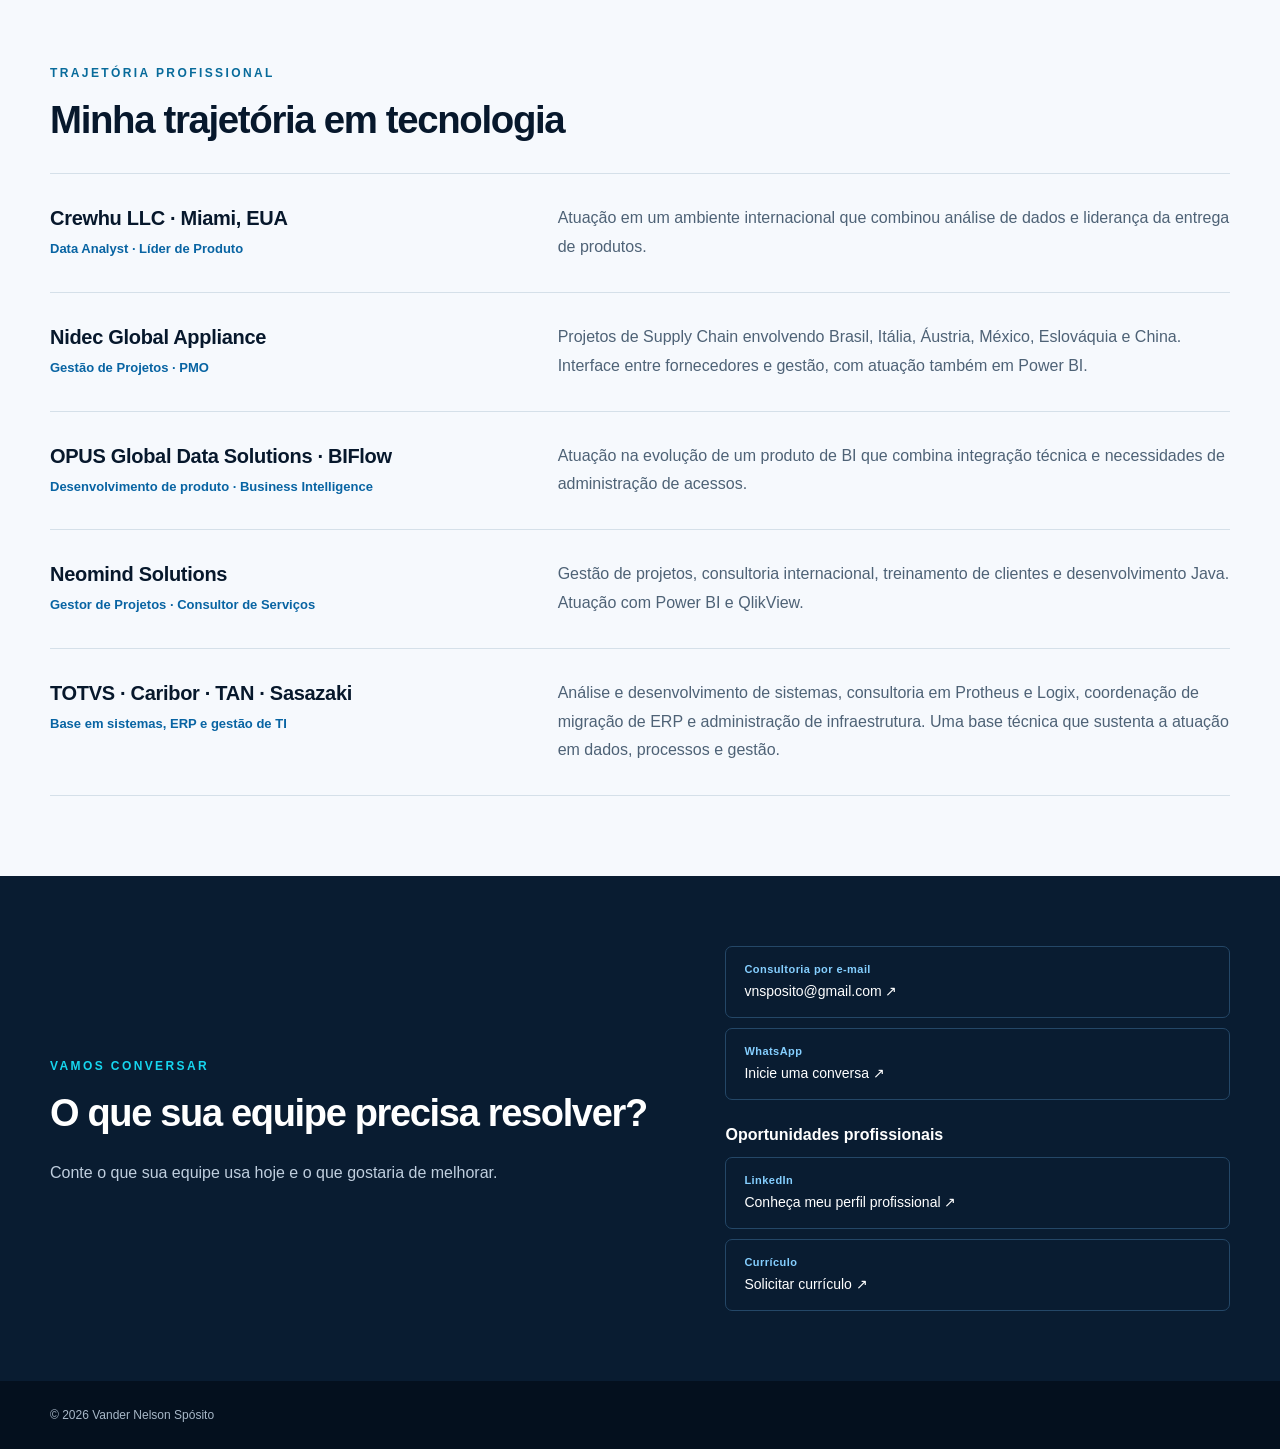
==== commit 8efb137c: "Ajustes" ====
--- a/index.html
+++ b/index.html
@@ -12,7 +12,7 @@
 <header><div class="wrap nav">
 <a class="brand" href="index.html" aria-label="Vander Nelson Spósito"><img src="assets/vcs-logo.png" class="vcs" alt="VCS" width="163" height="88"></a>
 <button class="menu-toggle" type="button" aria-expanded="false" aria-controls="primary-nav"><span data-pt="Menu" data-en="Menu" >Menu</span> <span aria-hidden="true">☰</span></button>
-<nav id="primary-nav" aria-label="Principal"><a data-pt="Atuação" data-en="Expertise" href="#expertise">Atuação</a><a href="biflow.html" >BIFlow</a><a data-pt="Projetos" data-en="Projects" href="#projects">Projetos</a><a data-pt="Trajetória" data-en="Experience" href="#experience">Trajetória</a><a href="sobre.html" data-pt="Sobre mim" data-en="About me">Sobre mim</a><a data-pt="Contato" data-en="Contact" href="#contact">Contato</a></nav>
+<nav id="primary-nav" aria-label="Principal"><a data-pt="Atuação" data-en="Expertise" href="#expertise">Atuação</a><a href="biflow.html" >BIFlow</a><a data-pt="Trajetória" data-en="Experience" href="#experience">Trajetória</a><a href="sobre.html" data-pt="Sobre mim" data-en="About me">Sobre mim</a><a data-pt="Contato" data-en="Contact" href="#contact">Contato</a></nav>
 <div class="lang" role="group" aria-label="Language / Idioma"><button type="button" class="langBtn active" data-lang="pt" aria-label="Português" aria-pressed="true">PT</button><button type="button" class="langBtn" data-lang="en" aria-label="English" aria-pressed="false">EN</button></div>
 </div></header><main id="main"><section class="hero" id="home"><div class="wrap heroGrid"><div>
 <span data-pt="CONSULTOR SÊNIOR" data-en="SENIOR CONSULTANT" class="eyebrow">CONSULTOR SÊNIOR</span>
@@ -27,4 +27,4 @@
 <div><b>6</b><span data-pt="países em projetos internacionais" data-en="countries across international projects" >países em projetos internacionais</span></div>
 <div><b>50+</b><span data-pt="projetos de BPM" data-en="BPM projects" >projetos de BPM</span></div>
 <div><b>Power BI</b><span data-pt="da análise aos dashboards" data-en="from analysis to dashboards" >da análise aos dashboards</span></div>
-</div></section><section class="light" id="expertise"><div class="wrap"><h2 data-pt="Como posso ajudar sua equipe" data-en="How I can help your team" >Como posso ajudar sua equipe</h2><div class="cards"><article><h3 data-pt="Business Intelligence &amp; Analytics" data-en="Business Intelligence &amp; Analytics" >Business Intelligence &amp; Analytics</h3><p data-pt="Se os dados estão dispersos ou os relatórios são difíceis de distribuir, ajudo a integrar as fontes, definir indicadores e organizar o acesso aos dashboards em Power BI." data-en="If data is scattered or reports are hard to distribute, I help integrate sources, define metrics and organize access to Power BI dashboards." >Se os dados estão dispersos ou os relatórios são difíceis de distribuir, ajudo a integrar as fontes, definir indicadores e organizar o acesso aos dashboards em Power BI.</p><div class="techline">Power BI · DAX · Power Query · SQL</div></article><article><h3 data-pt="Gestão de projetos &amp; PMO" data-en="Project management &amp; PMO" >Gestão de projetos &amp; PMO</h3><p data-pt="Quando uma iniciativa envolve várias equipes ou fornecedores, ajudo a alinhar prioridades, coordenar as entregas e acompanhar o andamento do projeto." data-en="When an initiative involves multiple teams or vendors, I help align priorities, coordinate delivery and track progress." >Quando uma iniciativa envolve várias equipes ou fornecedores, ajudo a alinhar prioridades, coordenar as entregas e acompanhar o andamento do projeto.</p><div class="techline">Supply Chain · Stakeholders</div></article><article><h3 data-pt="Processos &amp; BPM" data-en="Processes &amp; BPM" >Processos &amp; BPM</h3><p data-pt="Quando um processo depende de etapas manuais ou pouco claras, ajudo a mapear o fluxo, documentar responsabilidades e identificar melhorias." data-en="When a process relies on manual or unclear steps, I help map the workflow, document responsibilities and identify improvements." >Quando um processo depende de etapas manuais ou pouco claras, ajudo a mapear o fluxo, documentar responsabilidades e identificar melhorias.</p><div class="techline">BPM · BPMN · ERP</div></article><article><h3>Customer Success</h3><p data-pt="Se os clientes precisam de apoio para incorporar uma solução à rotina, ajudo com treinamento, orientação de uso e alinhamento entre as necessidades do cliente e a equipe técnica." data-en="If customers need help incorporating a solution into their daily work, I support them through training, usage guidance and coordination with the technical team.">Se os clientes precisam de apoio para incorporar uma solução à rotina, ajudo com treinamento, orientação de uso e alinhamento entre as necessidades do cliente e a equipe técnica.</p><div class="techline"><span data-pt="Treinamento · Adoção de soluções" data-en="Training · Solution adoption">Treinamento · Adoção de soluções</span></div></article></div></div></section><section class="dark" id="projects"><div class="wrap"><span data-pt="PROJETOS SELECIONADOS" data-en="SELECTED PROJECTS" class="eyebrow">PROJETOS SELECIONADOS</span><h2 data-pt="Problemas que ajudei a resolver" data-en="Problems I helped solve" >Problemas que ajudei a resolver</h2><div class="case-grid"><article class="case-card case-featured"><div class="case-featured-copy"><span data-pt="OPUS · BIFLOW" data-en="OPUS · BIFLOW" class="case-org">OPUS · BIFLOW</span><h3 data-pt="Relatórios Power BI em um só portal" data-en="Power BI reports in one portal" >Relatórios Power BI em um só portal</h3><dl><dt data-pt="O desafio" data-en="The challenge" >O desafio</dt><dd data-pt="Organizar a distribuição de dashboards e a administração dos acessos." data-en="Organize dashboard distribution and access administration." >Organizar a distribuição de dashboards e a administração dos acessos.</dd><dt data-pt="O que fiz" data-en="What I did" >O que fiz</dt><dd data-pt="Criei o BIFlow para distribuir relatórios Power BI e controlar quem pode acessar cada painel." data-en="I created BIFlow to distribute Power BI reports and control who can access each dashboard." >Criei o BIFlow para distribuir relatórios Power BI e controlar quem pode acessar cada painel.</dd><dt data-pt="O que foi entregue" data-en="What was delivered" >O que foi entregue</dt><dd data-pt="Portal com gestão de usuários, grupos, permissões, auditoria e monitoramento de uso." data-en="A portal with user, group and permission management, auditing and usage monitoring." >Portal com gestão de usuários, grupos, permissões, auditoria e monitoramento de uso.</dd></dl><div class="case-bottom"><span class="techline">Power BI Embedded · Web · Governance</span><a data-pt="Explorar o BIFlow →" data-en="Explore BIFlow →" class="text-link" href="biflow.html">Explorar o BIFlow →</a></div></div><img class="case-featured-image" src="assets/biflow-portal.webp" width="1440" height="577" alt="" loading="lazy"></article><article class="case-card"><span data-pt="CREWHU · EUA" data-en="CREWHU · USA" class="case-org">CREWHU · EUA</span><h3 data-pt="Dados para acompanhar equipes e entregas" data-en="Data to track teams and delivery" >Dados para acompanhar equipes e entregas</h3><dl><dt data-pt="O desafio" data-en="The challenge" >O desafio</dt><dd data-pt="Dar visibilidade ao desempenho, às cargas de trabalho e às ausências das equipes." data-en="Make team performance, workloads and time off visible." >Dar visibilidade ao desempenho, às cargas de trabalho e às ausências das equipes.</dd><dt data-pt="O que fiz" data-en="What I did" >O que fiz</dt><dd data-pt="Criei métricas e dashboards em Power BI e estruturei o processo de entrega de produtos." data-en="I built metrics and Power BI dashboards and structured the product delivery process." >Criei métricas e dashboards em Power BI e estruturei o processo de entrega de produtos.</dd><dt data-pt="O que foi entregue" data-en="What was delivered" >O que foi entregue</dt><dd data-pt="Indicadores de desempenho, ausências e capacidade para acompanhar a disponibilidade e a carga de trabalho das equipes." data-en="Performance, time-off and capacity indicators for tracking team availability and workload." >Indicadores de desempenho, ausências e capacidade para acompanhar a disponibilidade e a carga de trabalho das equipes.</dd></dl><div class="case-bottom"><span class="techline">Power BI · Data Analytics · Product Delivery</span></div></article><article class="case-card"><span data-pt="NIDEC GLOBAL APPLIANCE" data-en="NIDEC GLOBAL APPLIANCE" class="case-org">NIDEC GLOBAL APPLIANCE</span><h3 data-pt="Supply Chain em um ambiente internacional" data-en="Supply Chain in an international environment" >Supply Chain em um ambiente internacional</h3><dl><dt data-pt="O desafio" data-en="The challenge" >O desafio</dt><dd data-pt="Coordenar projetos e interlocutores em plantas de diferentes países." data-en="Coordinate projects and stakeholders across plants in different countries." >Coordenar projetos e interlocutores em plantas de diferentes países.</dd><dt data-pt="O que fiz" data-en="What I did" >O que fiz</dt><dd data-pt="Gestão de projetos e ligação entre fornecedores e áreas de gestão em iniciativas de Supply Chain." data-en="Managed projects and connected vendors with management teams on Supply Chain initiatives." >Gestão de projetos e ligação entre fornecedores e áreas de gestão em iniciativas de Supply Chain.</dd><dt data-pt="O que foi entregue" data-en="What was delivered" >O que foi entregue</dt><dd data-pt="Atuação em projetos de WMS na planta Itaiópolis, rastreamento global e divulgação de custos de transporte." data-en="Worked on projects covering WMS at the Itaiópolis plant, global tracking and transport cost reporting." >Atuação em projetos de WMS na planta Itaiópolis, rastreamento global e divulgação de custos de transporte.</dd></dl><div class="case-bottom"><span class="techline">PMO · Supply Chain · Power BI</span></div></article></div></div></section><section class="light" id="experience"><div class="wrap"><span data-pt="TRAJETÓRIA PROFISSIONAL" data-en="PROFESSIONAL BACKGROUND" class="eyebrow">TRAJETÓRIA PROFISSIONAL</span><h2 data-pt="Minha trajetória em tecnologia" data-en="My career in technology" >Minha trajetória em tecnologia</h2><div class="experience"><article><div><h3 data-pt="Crewhu LLC · Miami, EUA" data-en="Crewhu LLC · Miami, USA" >Crewhu LLC · Miami, EUA</h3><p data-pt="Data Analyst · Líder de Produto" data-en="Data Analyst · Product Lead" class="role">Data Analyst · Líder de Produto</p></div><p data-pt="Atuação em um ambiente internacional que combinou análise de dados e liderança da entrega de produtos." data-en="Combined data analysis with product delivery leadership in an international setting." >Atuação em um ambiente internacional que combinou análise de dados e liderança da entrega de produtos.</p></article><article><div><h3 data-pt="Nidec Global Appliance" data-en="Nidec Global Appliance" >Nidec Global Appliance</h3><p data-pt="Gestão de Projetos · PMO" data-en="Project Management · PMO" class="role">Gestão de Projetos · PMO</p></div><p data-pt="Projetos de Supply Chain envolvendo Brasil, Itália, Áustria, México, Eslováquia e China. Interface entre fornecedores e gestão, com atuação também em Power BI." data-en="Supply Chain projects involving Brazil, Italy, Austria, Mexico, Slovakia and China. Liaison between vendors and management, also working with Power BI." >Projetos de Supply Chain envolvendo Brasil, Itália, Áustria, México, Eslováquia e China. Interface entre fornecedores e gestão, com atuação também em Power BI.</p></article><article><div><h3 data-pt="OPUS Global Data Solutions · BIFlow" data-en="OPUS Global Data Solutions · BIFlow" >OPUS Global Data Solutions · BIFlow</h3><p data-pt="Desenvolvimento de produto · Business Intelligence" data-en="Product development · Business Intelligence" class="role">Desenvolvimento de produto · Business Intelligence</p></div><p data-pt="Atuação na evolução de um produto de BI que combina integração técnica e necessidades de administração de acessos." data-en="Helped evolve a BI product that combines technical integration with access administration needs." >Atuação na evolução de um produto de BI que combina integração técnica e necessidades de administração de acessos.</p></article><article><div><h3 data-pt="Neomind Solutions" data-en="Neomind Solutions" >Neomind Solutions</h3><p data-pt="Gestor de Projetos · Consultor de Serviços" data-en="Project Manager · Services Consultant" class="role">Gestor de Projetos · Consultor de Serviços</p></div><p data-pt="Gestão de projetos, consultoria internacional, treinamento de clientes e desenvolvimento Java. Atuação com Power BI e QlikView." data-en="Project management, international consulting, customer training and Java development. Work with Power BI and QlikView." >Gestão de projetos, consultoria internacional, treinamento de clientes e desenvolvimento Java. Atuação com Power BI e QlikView.</p></article><article><div><h3 data-pt="TOTVS · Caribor · TAN · Sasazaki" data-en="TOTVS · Caribor · TAN · Sasazaki" >TOTVS · Caribor · TAN · Sasazaki</h3><p data-pt="Base em sistemas, ERP e gestão de TI" data-en="Foundation in systems, ERP and IT management" class="role">Base em sistemas, ERP e gestão de TI</p></div><p data-pt="Análise e desenvolvimento de sistemas, consultoria em Protheus e Logix, coordenação de migração de ERP e administração de infraestrutura. Uma base técnica que sustenta a atuação em dados, processos e gestão." data-en="Systems analysis and development, Protheus and Logix consulting, ERP migration coordination and infrastructure administration. A technical foundation for work across data, processes and management." >Análise e desenvolvimento de sistemas, consultoria em Protheus e Logix, coordenação de migração de ERP e administração de infraestrutura. Uma base técnica que sustenta a atuação em dados, processos e gestão.</p></article></div></div></section><section class="contact" id="contact"><div class="wrap contactGrid"><div><span data-pt="VAMOS CONVERSAR" data-en="LET’S CONNECT" class="eyebrow">VAMOS CONVERSAR</span><h2 data-pt="O que sua equipe precisa resolver?" data-en="What does your team need to solve?" >O que sua equipe precisa resolver?</h2><p data-pt="Conte o que sua equipe usa hoje e o que gostaria de melhorar." data-en="Tell me what your team uses today and what you would like to improve." >Conte o que sua equipe usa hoje e o que gostaria de melhorar.</p></div><div class="contact-links"><a href="mailto:vnsposito@gmail.com"><span class="contact-label" data-pt="Consultoria por e-mail" data-en="Consulting by email">Consultoria por e-mail</span><span>vnsposito@gmail.com ↗</span></a><a href="https://wa.me/5547999716239" target="_blank" rel="noopener noreferrer"><span class="contact-label">WhatsApp</span><span data-pt="Inicie uma conversa ↗" data-en="Start a conversation ↗" >Inicie uma conversa ↗</span></a><h3 data-pt="Oportunidades profissionais" data-en="Career opportunities" class="career-heading">Oportunidades profissionais</h3><a href="https://www.linkedin.com/in/vnsposito" target="_blank" rel="noopener noreferrer"><span class="contact-label">LinkedIn</span><span data-pt="Conheça meu perfil profissional ↗" data-en="View my professional profile ↗" >Conheça meu perfil profissional ↗</span></a><a href="mailto:vnsposito@gmail.com?subject=Curr%C3%ADculo%20profissional%20-%20Vander%20Sp%C3%B3sito"><span class="contact-label"><span data-pt="Currículo" data-en="Résumé" >Currículo</span></span><span data-pt="Solicitar currículo ↗" data-en="Request my résumé ↗" >Solicitar currículo ↗</span></a></div></div></section></main><footer><div class="wrap footer-row"><span>© 2026 Vander Nelson Spósito</span></div></footer></body></html>+</div></section><section class="light" id="expertise"><div class="wrap"><h2 data-pt="Como posso ajudar sua equipe" data-en="How I can help your team" >Como posso ajudar sua equipe</h2><div class="cards"><article><h3 data-pt="Business Intelligence &amp; Analytics" data-en="Business Intelligence &amp; Analytics" >Business Intelligence &amp; Analytics</h3><p data-pt="Se os dados estão dispersos ou os relatórios são difíceis de distribuir, ajudo a integrar as fontes, definir indicadores e organizar o acesso aos dashboards em Power BI." data-en="If data is scattered or reports are hard to distribute, I help integrate sources, define metrics and organize access to Power BI dashboards." >Se os dados estão dispersos ou os relatórios são difíceis de distribuir, ajudo a integrar as fontes, definir indicadores e organizar o acesso aos dashboards em Power BI.</p><div class="techline">Power BI · DAX · Power Query · SQL</div></article><article><h3 data-pt="Gestão de projetos &amp; PMO" data-en="Project management &amp; PMO" >Gestão de projetos &amp; PMO</h3><p data-pt="Quando uma iniciativa envolve várias equipes ou fornecedores, ajudo a alinhar prioridades, coordenar as entregas e acompanhar o andamento do projeto." data-en="When an initiative involves multiple teams or vendors, I help align priorities, coordinate delivery and track progress." >Quando uma iniciativa envolve várias equipes ou fornecedores, ajudo a alinhar prioridades, coordenar as entregas e acompanhar o andamento do projeto.</p><div class="techline">Supply Chain · Stakeholders</div></article><article><h3 data-pt="Processos &amp; BPM" data-en="Processes &amp; BPM" >Processos &amp; BPM</h3><p data-pt="Quando um processo depende de etapas manuais ou pouco claras, ajudo a mapear o fluxo, documentar responsabilidades e identificar melhorias." data-en="When a process relies on manual or unclear steps, I help map the workflow, document responsibilities and identify improvements." >Quando um processo depende de etapas manuais ou pouco claras, ajudo a mapear o fluxo, documentar responsabilidades e identificar melhorias.</p><div class="techline">BPM · BPMN · ERP</div></article><article><h3>Customer Success</h3><p data-pt="Se os clientes precisam de apoio para incorporar uma solução à rotina, ajudo com treinamento, orientação de uso e alinhamento entre as necessidades do cliente e a equipe técnica." data-en="If customers need help incorporating a solution into their daily work, I support them through training, usage guidance and coordination with the technical team.">Se os clientes precisam de apoio para incorporar uma solução à rotina, ajudo com treinamento, orientação de uso e alinhamento entre as necessidades do cliente e a equipe técnica.</p><div class="techline"><span data-pt="Treinamento · Adoção de soluções" data-en="Training · Solution adoption">Treinamento · Adoção de soluções</span></div></article></div></div></section><section class="light" id="experience"><div class="wrap"><span data-pt="TRAJETÓRIA PROFISSIONAL" data-en="PROFESSIONAL BACKGROUND" class="eyebrow">TRAJETÓRIA PROFISSIONAL</span><h2 data-pt="Minha trajetória em tecnologia" data-en="My career in technology" >Minha trajetória em tecnologia</h2><div class="experience"><article><div><h3 data-pt="Crewhu LLC · Miami, EUA" data-en="Crewhu LLC · Miami, USA" >Crewhu LLC · Miami, EUA</h3><p data-pt="Data Analyst · Líder de Produto" data-en="Data Analyst · Product Lead" class="role">Data Analyst · Líder de Produto</p></div><p data-pt="Atuação em um ambiente internacional que combinou análise de dados e liderança da entrega de produtos." data-en="Combined data analysis with product delivery leadership in an international setting." >Atuação em um ambiente internacional que combinou análise de dados e liderança da entrega de produtos.</p></article><article><div><h3 data-pt="Nidec Global Appliance" data-en="Nidec Global Appliance" >Nidec Global Appliance</h3><p data-pt="Gestão de Projetos · PMO" data-en="Project Management · PMO" class="role">Gestão de Projetos · PMO</p></div><p data-pt="Projetos de Supply Chain envolvendo Brasil, Itália, Áustria, México, Eslováquia e China. Interface entre fornecedores e gestão, com atuação também em Power BI." data-en="Supply Chain projects involving Brazil, Italy, Austria, Mexico, Slovakia and China. Liaison between vendors and management, also working with Power BI." >Projetos de Supply Chain envolvendo Brasil, Itália, Áustria, México, Eslováquia e China. Interface entre fornecedores e gestão, com atuação também em Power BI.</p></article><article><div><h3 data-pt="OPUS Global Data Solutions · BIFlow" data-en="OPUS Global Data Solutions · BIFlow" >OPUS Global Data Solutions · BIFlow</h3><p data-pt="Desenvolvimento de produto · Business Intelligence" data-en="Product development · Business Intelligence" class="role">Desenvolvimento de produto · Business Intelligence</p></div><p data-pt="Atuação na evolução de um produto de BI que combina integração técnica e necessidades de administração de acessos." data-en="Helped evolve a BI product that combines technical integration with access administration needs." >Atuação na evolução de um produto de BI que combina integração técnica e necessidades de administração de acessos.</p></article><article><div><h3 data-pt="Neomind Solutions" data-en="Neomind Solutions" >Neomind Solutions</h3><p data-pt="Gestor de Projetos · Consultor de Serviços" data-en="Project Manager · Services Consultant" class="role">Gestor de Projetos · Consultor de Serviços</p></div><p data-pt="Gestão de projetos, consultoria internacional, treinamento de clientes e desenvolvimento Java. Atuação com Power BI e QlikView." data-en="Project management, international consulting, customer training and Java development. Work with Power BI and QlikView." >Gestão de projetos, consultoria internacional, treinamento de clientes e desenvolvimento Java. Atuação com Power BI e QlikView.</p></article><article><div><h3 data-pt="TOTVS · Caribor · TAN · Sasazaki" data-en="TOTVS · Caribor · TAN · Sasazaki" >TOTVS · Caribor · TAN · Sasazaki</h3><p data-pt="Base em sistemas, ERP e gestão de TI" data-en="Foundation in systems, ERP and IT management" class="role">Base em sistemas, ERP e gestão de TI</p></div><p data-pt="Análise e desenvolvimento de sistemas, consultoria em Protheus e Logix, coordenação de migração de ERP e administração de infraestrutura. Uma base técnica que sustenta a atuação em dados, processos e gestão." data-en="Systems analysis and development, Protheus and Logix consulting, ERP migration coordination and infrastructure administration. A technical foundation for work across data, processes and management." >Análise e desenvolvimento de sistemas, consultoria em Protheus e Logix, coordenação de migração de ERP e administração de infraestrutura. Uma base técnica que sustenta a atuação em dados, processos e gestão.</p></article></div></div></section><section class="contact" id="contact"><div class="wrap contactGrid"><div><span data-pt="VAMOS CONVERSAR" data-en="LET’S CONNECT" class="eyebrow">VAMOS CONVERSAR</span><h2 data-pt="O que sua equipe precisa resolver?" data-en="What does your team need to solve?" >O que sua equipe precisa resolver?</h2><p data-pt="Conte o que sua equipe usa hoje e o que gostaria de melhorar." data-en="Tell me what your team uses today and what you would like to improve." >Conte o que sua equipe usa hoje e o que gostaria de melhorar.</p></div><div class="contact-links"><a href="mailto:vnsposito@gmail.com"><span class="contact-label" data-pt="Consultoria por e-mail" data-en="Consulting by email">Consultoria por e-mail</span><span>vnsposito@gmail.com ↗</span></a><a href="https://wa.me/5547999716239" target="_blank" rel="noopener noreferrer"><span class="contact-label">WhatsApp</span><span data-pt="Inicie uma conversa ↗" data-en="Start a conversation ↗" >Inicie uma conversa ↗</span></a><h3 data-pt="Oportunidades profissionais" data-en="Career opportunities" class="career-heading">Oportunidades profissionais</h3><a href="https://www.linkedin.com/in/vnsposito" target="_blank" rel="noopener noreferrer"><span class="contact-label">LinkedIn</span><span data-pt="Conheça meu perfil profissional ↗" data-en="View my professional profile ↗" >Conheça meu perfil profissional ↗</span></a><a href="mailto:vnsposito@gmail.com?subject=Curr%C3%ADculo%20profissional%20-%20Vander%20Sp%C3%B3sito"><span class="contact-label"><span data-pt="Currículo" data-en="Résumé" >Currículo</span></span><span data-pt="Solicitar currículo ↗" data-en="Request my résumé ↗" >Solicitar currículo ↗</span></a></div></div></section></main><footer><div class="wrap footer-row"><span>© 2026 Vander Nelson Spósito</span></div></footer></body></html>
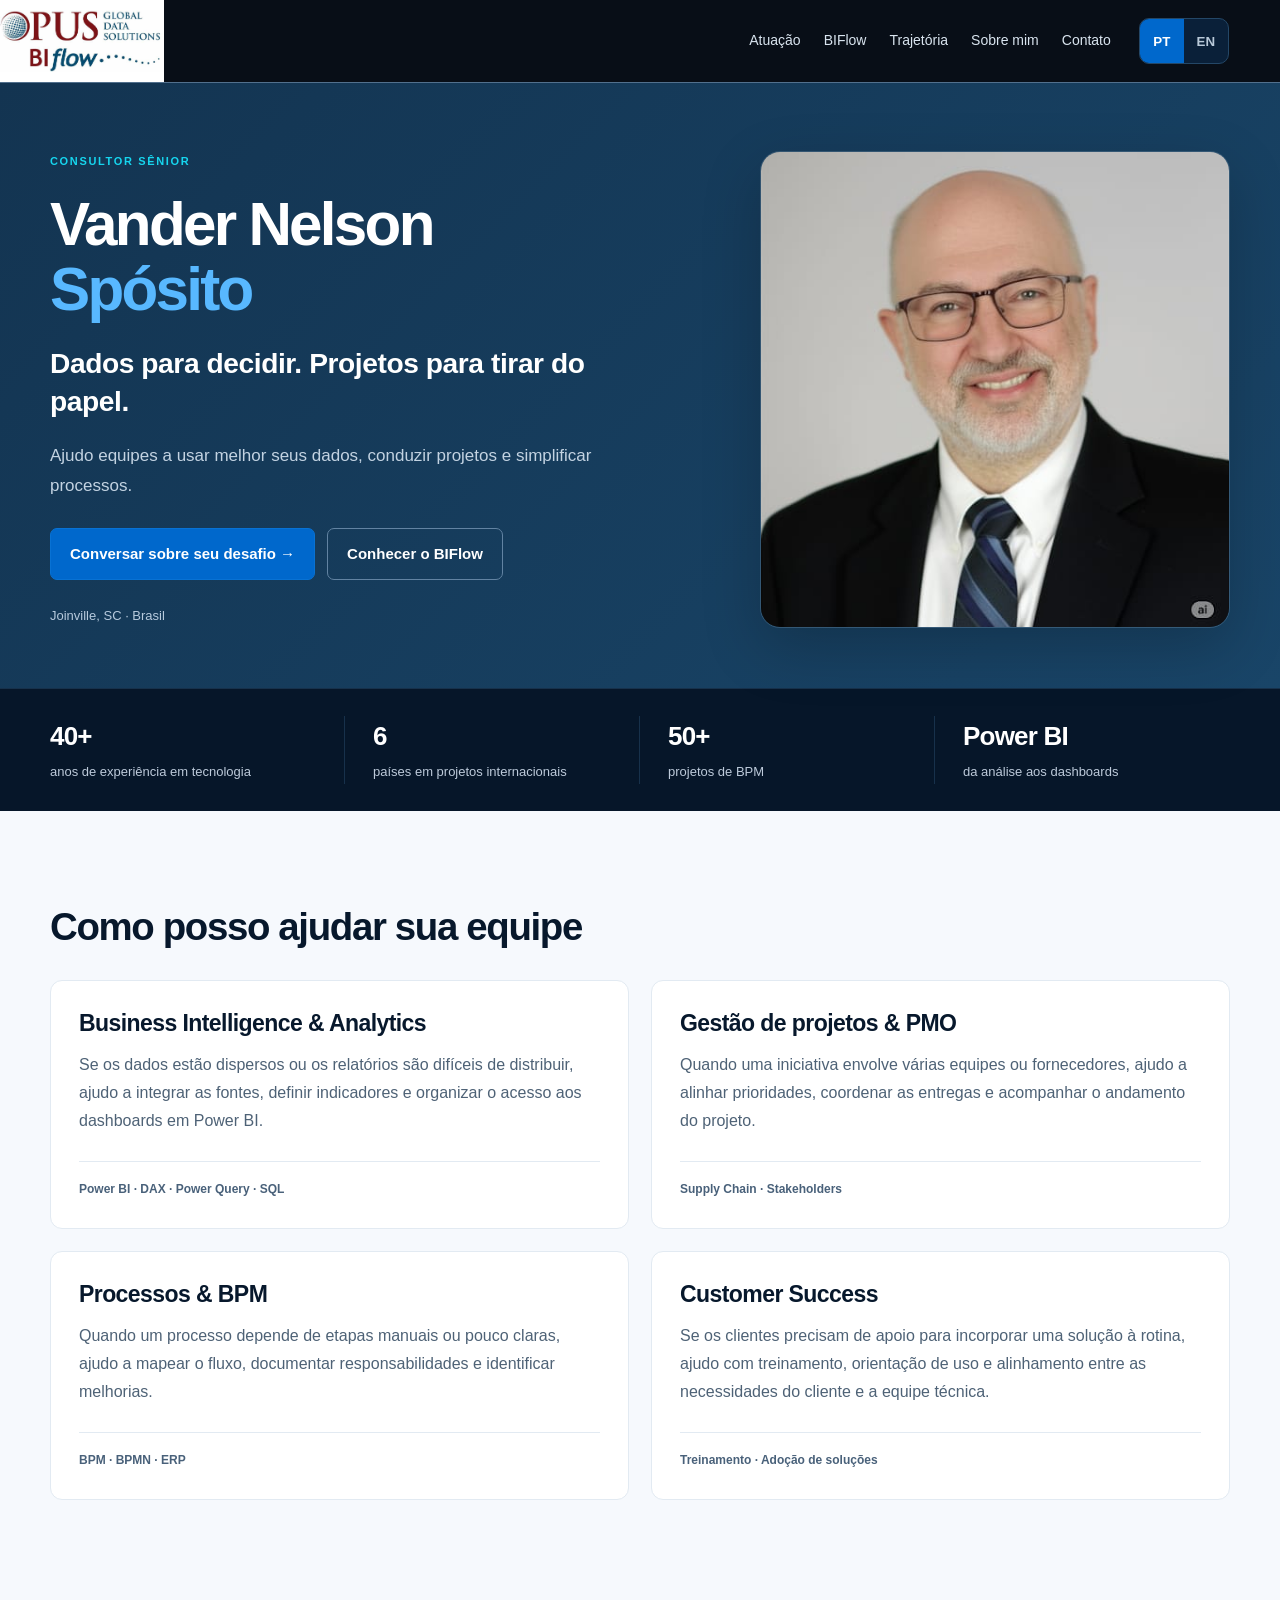
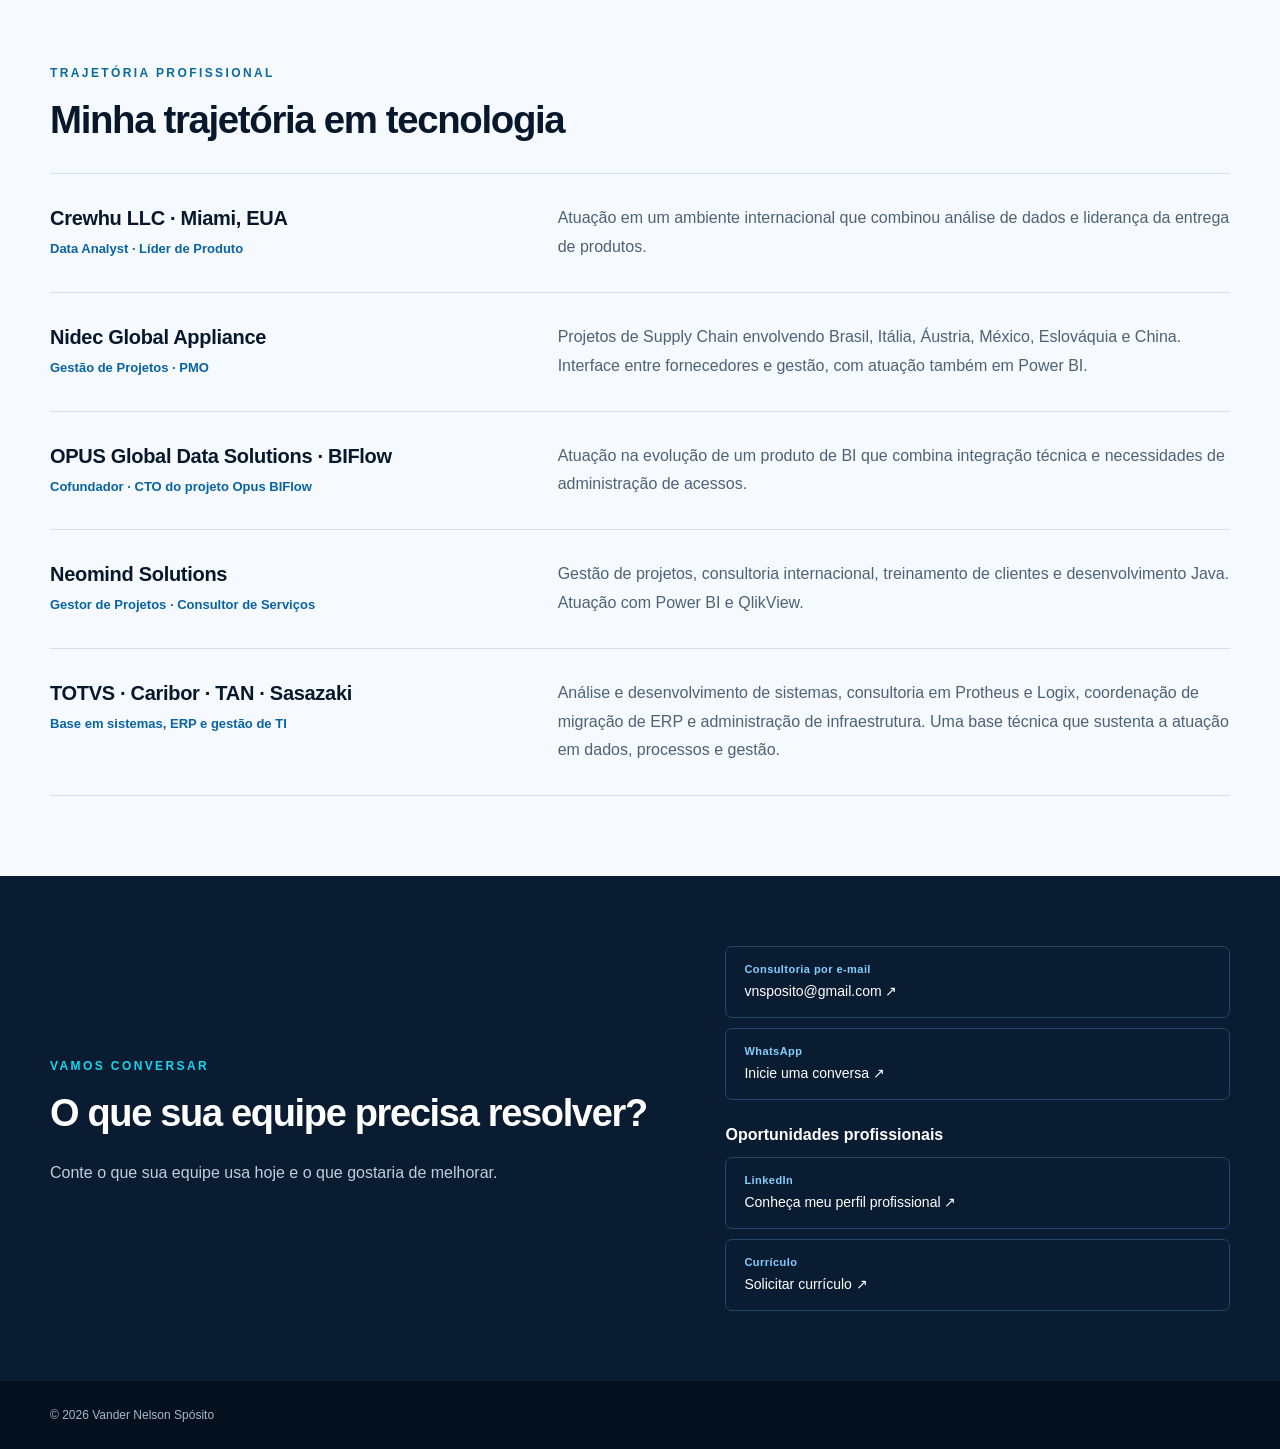
==== commit 4480a762: "Ajustes e implementações" ====
--- a/index.html
+++ b/index.html
@@ -5,12 +5,12 @@
 <meta name="theme-color" content="#061629">
 <meta property="og:type" content="profile"><meta property="og:title" content="Vander Nelson Spósito | Business Intelligence, PMO e BPM">
 <meta property="og:description" content="Experiência técnica e visão de negócio em dados, projetos e processos. Conheça a trajetória e os projetos de Vander Nelson Spósito.">
-<link rel="icon" href="assets/vcs-logo.png" type="image/png"><link rel="stylesheet" href="styles.css">
+<link rel="icon" href="assets/biflow-opus.png" type="image/png"><link rel="stylesheet" href="styles.css">
 <script src="script.js" defer></script><meta property="og:image" content="assets/profile.jpg">
 <script type="application/ld+json">{"@context": "https://schema.org", "@type": "Person", "name": "Vander Nelson Spósito", "jobTitle": "Consultor sênior", "sameAs": ["https://www.linkedin.com/in/vnsposito"], "knowsAbout": ["Microsoft Power BI", "Customer Success", "PMO", "BPM"]}</script>
 </head><body class="profile-page"><a class="skip-link" href="#main"><span data-pt="Pular para o conteúdo" data-en="Skip to content" >Pular para o conteúdo</span></a>
 <header><div class="wrap nav">
-<a class="brand" href="index.html" aria-label="Vander Nelson Spósito"><img src="assets/vcs-logo.png" class="vcs" alt="VCS" width="163" height="88"></a>
+<a class="brand" href="index.html" aria-label="Vander Nelson Spósito"><img src="assets/biflow-opus.png" class="site-logo" alt="BIFlow" width="790" height="300"></a>
 <button class="menu-toggle" type="button" aria-expanded="false" aria-controls="primary-nav"><span data-pt="Menu" data-en="Menu" >Menu</span> <span aria-hidden="true">☰</span></button>
 <nav id="primary-nav" aria-label="Principal"><a data-pt="Atuação" data-en="Expertise" href="#expertise">Atuação</a><a href="biflow.html" >BIFlow</a><a data-pt="Trajetória" data-en="Experience" href="#experience">Trajetória</a><a href="sobre.html" data-pt="Sobre mim" data-en="About me">Sobre mim</a><a data-pt="Contato" data-en="Contact" href="#contact">Contato</a></nav>
 <div class="lang" role="group" aria-label="Language / Idioma"><button type="button" class="langBtn active" data-lang="pt" aria-label="Português" aria-pressed="true">PT</button><button type="button" class="langBtn" data-lang="en" aria-label="English" aria-pressed="false">EN</button></div>
@@ -27,4 +27,4 @@
 <div><b>6</b><span data-pt="países em projetos internacionais" data-en="countries across international projects" >países em projetos internacionais</span></div>
 <div><b>50+</b><span data-pt="projetos de BPM" data-en="BPM projects" >projetos de BPM</span></div>
 <div><b>Power BI</b><span data-pt="da análise aos dashboards" data-en="from analysis to dashboards" >da análise aos dashboards</span></div>
-</div></section><section class="light" id="expertise"><div class="wrap"><h2 data-pt="Como posso ajudar sua equipe" data-en="How I can help your team" >Como posso ajudar sua equipe</h2><div class="cards"><article><h3 data-pt="Business Intelligence &amp; Analytics" data-en="Business Intelligence &amp; Analytics" >Business Intelligence &amp; Analytics</h3><p data-pt="Se os dados estão dispersos ou os relatórios são difíceis de distribuir, ajudo a integrar as fontes, definir indicadores e organizar o acesso aos dashboards em Power BI." data-en="If data is scattered or reports are hard to distribute, I help integrate sources, define metrics and organize access to Power BI dashboards." >Se os dados estão dispersos ou os relatórios são difíceis de distribuir, ajudo a integrar as fontes, definir indicadores e organizar o acesso aos dashboards em Power BI.</p><div class="techline">Power BI · DAX · Power Query · SQL</div></article><article><h3 data-pt="Gestão de projetos &amp; PMO" data-en="Project management &amp; PMO" >Gestão de projetos &amp; PMO</h3><p data-pt="Quando uma iniciativa envolve várias equipes ou fornecedores, ajudo a alinhar prioridades, coordenar as entregas e acompanhar o andamento do projeto." data-en="When an initiative involves multiple teams or vendors, I help align priorities, coordinate delivery and track progress." >Quando uma iniciativa envolve várias equipes ou fornecedores, ajudo a alinhar prioridades, coordenar as entregas e acompanhar o andamento do projeto.</p><div class="techline">Supply Chain · Stakeholders</div></article><article><h3 data-pt="Processos &amp; BPM" data-en="Processes &amp; BPM" >Processos &amp; BPM</h3><p data-pt="Quando um processo depende de etapas manuais ou pouco claras, ajudo a mapear o fluxo, documentar responsabilidades e identificar melhorias." data-en="When a process relies on manual or unclear steps, I help map the workflow, document responsibilities and identify improvements." >Quando um processo depende de etapas manuais ou pouco claras, ajudo a mapear o fluxo, documentar responsabilidades e identificar melhorias.</p><div class="techline">BPM · BPMN · ERP</div></article><article><h3>Customer Success</h3><p data-pt="Se os clientes precisam de apoio para incorporar uma solução à rotina, ajudo com treinamento, orientação de uso e alinhamento entre as necessidades do cliente e a equipe técnica." data-en="If customers need help incorporating a solution into their daily work, I support them through training, usage guidance and coordination with the technical team.">Se os clientes precisam de apoio para incorporar uma solução à rotina, ajudo com treinamento, orientação de uso e alinhamento entre as necessidades do cliente e a equipe técnica.</p><div class="techline"><span data-pt="Treinamento · Adoção de soluções" data-en="Training · Solution adoption">Treinamento · Adoção de soluções</span></div></article></div></div></section><section class="light" id="experience"><div class="wrap"><span data-pt="TRAJETÓRIA PROFISSIONAL" data-en="PROFESSIONAL BACKGROUND" class="eyebrow">TRAJETÓRIA PROFISSIONAL</span><h2 data-pt="Minha trajetória em tecnologia" data-en="My career in technology" >Minha trajetória em tecnologia</h2><div class="experience"><article><div><h3 data-pt="Crewhu LLC · Miami, EUA" data-en="Crewhu LLC · Miami, USA" >Crewhu LLC · Miami, EUA</h3><p data-pt="Data Analyst · Líder de Produto" data-en="Data Analyst · Product Lead" class="role">Data Analyst · Líder de Produto</p></div><p data-pt="Atuação em um ambiente internacional que combinou análise de dados e liderança da entrega de produtos." data-en="Combined data analysis with product delivery leadership in an international setting." >Atuação em um ambiente internacional que combinou análise de dados e liderança da entrega de produtos.</p></article><article><div><h3 data-pt="Nidec Global Appliance" data-en="Nidec Global Appliance" >Nidec Global Appliance</h3><p data-pt="Gestão de Projetos · PMO" data-en="Project Management · PMO" class="role">Gestão de Projetos · PMO</p></div><p data-pt="Projetos de Supply Chain envolvendo Brasil, Itália, Áustria, México, Eslováquia e China. Interface entre fornecedores e gestão, com atuação também em Power BI." data-en="Supply Chain projects involving Brazil, Italy, Austria, Mexico, Slovakia and China. Liaison between vendors and management, also working with Power BI." >Projetos de Supply Chain envolvendo Brasil, Itália, Áustria, México, Eslováquia e China. Interface entre fornecedores e gestão, com atuação também em Power BI.</p></article><article><div><h3 data-pt="OPUS Global Data Solutions · BIFlow" data-en="OPUS Global Data Solutions · BIFlow" >OPUS Global Data Solutions · BIFlow</h3><p data-pt="Desenvolvimento de produto · Business Intelligence" data-en="Product development · Business Intelligence" class="role">Desenvolvimento de produto · Business Intelligence</p></div><p data-pt="Atuação na evolução de um produto de BI que combina integração técnica e necessidades de administração de acessos." data-en="Helped evolve a BI product that combines technical integration with access administration needs." >Atuação na evolução de um produto de BI que combina integração técnica e necessidades de administração de acessos.</p></article><article><div><h3 data-pt="Neomind Solutions" data-en="Neomind Solutions" >Neomind Solutions</h3><p data-pt="Gestor de Projetos · Consultor de Serviços" data-en="Project Manager · Services Consultant" class="role">Gestor de Projetos · Consultor de Serviços</p></div><p data-pt="Gestão de projetos, consultoria internacional, treinamento de clientes e desenvolvimento Java. Atuação com Power BI e QlikView." data-en="Project management, international consulting, customer training and Java development. Work with Power BI and QlikView." >Gestão de projetos, consultoria internacional, treinamento de clientes e desenvolvimento Java. Atuação com Power BI e QlikView.</p></article><article><div><h3 data-pt="TOTVS · Caribor · TAN · Sasazaki" data-en="TOTVS · Caribor · TAN · Sasazaki" >TOTVS · Caribor · TAN · Sasazaki</h3><p data-pt="Base em sistemas, ERP e gestão de TI" data-en="Foundation in systems, ERP and IT management" class="role">Base em sistemas, ERP e gestão de TI</p></div><p data-pt="Análise e desenvolvimento de sistemas, consultoria em Protheus e Logix, coordenação de migração de ERP e administração de infraestrutura. Uma base técnica que sustenta a atuação em dados, processos e gestão." data-en="Systems analysis and development, Protheus and Logix consulting, ERP migration coordination and infrastructure administration. A technical foundation for work across data, processes and management." >Análise e desenvolvimento de sistemas, consultoria em Protheus e Logix, coordenação de migração de ERP e administração de infraestrutura. Uma base técnica que sustenta a atuação em dados, processos e gestão.</p></article></div></div></section><section class="contact" id="contact"><div class="wrap contactGrid"><div><span data-pt="VAMOS CONVERSAR" data-en="LET’S CONNECT" class="eyebrow">VAMOS CONVERSAR</span><h2 data-pt="O que sua equipe precisa resolver?" data-en="What does your team need to solve?" >O que sua equipe precisa resolver?</h2><p data-pt="Conte o que sua equipe usa hoje e o que gostaria de melhorar." data-en="Tell me what your team uses today and what you would like to improve." >Conte o que sua equipe usa hoje e o que gostaria de melhorar.</p></div><div class="contact-links"><a href="mailto:vnsposito@gmail.com"><span class="contact-label" data-pt="Consultoria por e-mail" data-en="Consulting by email">Consultoria por e-mail</span><span>vnsposito@gmail.com ↗</span></a><a href="https://wa.me/5547999716239" target="_blank" rel="noopener noreferrer"><span class="contact-label">WhatsApp</span><span data-pt="Inicie uma conversa ↗" data-en="Start a conversation ↗" >Inicie uma conversa ↗</span></a><h3 data-pt="Oportunidades profissionais" data-en="Career opportunities" class="career-heading">Oportunidades profissionais</h3><a href="https://www.linkedin.com/in/vnsposito" target="_blank" rel="noopener noreferrer"><span class="contact-label">LinkedIn</span><span data-pt="Conheça meu perfil profissional ↗" data-en="View my professional profile ↗" >Conheça meu perfil profissional ↗</span></a><a href="mailto:vnsposito@gmail.com?subject=Curr%C3%ADculo%20profissional%20-%20Vander%20Sp%C3%B3sito"><span class="contact-label"><span data-pt="Currículo" data-en="Résumé" >Currículo</span></span><span data-pt="Solicitar currículo ↗" data-en="Request my résumé ↗" >Solicitar currículo ↗</span></a></div></div></section></main><footer><div class="wrap footer-row"><span>© 2026 Vander Nelson Spósito</span></div></footer></body></html>+</div></section><section class="light" id="expertise"><div class="wrap"><h2 data-pt="Como posso ajudar sua equipe" data-en="How I can help your team" >Como posso ajudar sua equipe</h2><div class="cards"><article><h3 data-pt="Business Intelligence &amp; Analytics" data-en="Business Intelligence &amp; Analytics" >Business Intelligence &amp; Analytics</h3><p data-pt="Se os dados estão dispersos ou os relatórios são difíceis de distribuir, ajudo a integrar as fontes, definir indicadores e organizar o acesso aos dashboards em Power BI." data-en="If data is scattered or reports are hard to distribute, I help integrate sources, define metrics and organize access to Power BI dashboards." >Se os dados estão dispersos ou os relatórios são difíceis de distribuir, ajudo a integrar as fontes, definir indicadores e organizar o acesso aos dashboards em Power BI.</p><div class="techline">Power BI · DAX · Power Query · SQL</div></article><article><h3 data-pt="Gestão de projetos &amp; PMO" data-en="Project management &amp; PMO" >Gestão de projetos &amp; PMO</h3><p data-pt="Quando uma iniciativa envolve várias equipes ou fornecedores, ajudo a alinhar prioridades, coordenar as entregas e acompanhar o andamento do projeto." data-en="When an initiative involves multiple teams or vendors, I help align priorities, coordinate delivery and track progress." >Quando uma iniciativa envolve várias equipes ou fornecedores, ajudo a alinhar prioridades, coordenar as entregas e acompanhar o andamento do projeto.</p><div class="techline">Supply Chain · Stakeholders</div></article><article><h3 data-pt="Processos &amp; BPM" data-en="Processes &amp; BPM" >Processos &amp; BPM</h3><p data-pt="Quando um processo depende de etapas manuais ou pouco claras, ajudo a mapear o fluxo, documentar responsabilidades e identificar melhorias." data-en="When a process relies on manual or unclear steps, I help map the workflow, document responsibilities and identify improvements." >Quando um processo depende de etapas manuais ou pouco claras, ajudo a mapear o fluxo, documentar responsabilidades e identificar melhorias.</p><div class="techline">BPM · BPMN · ERP</div></article><article><h3>Customer Success</h3><p data-pt="Se os clientes precisam de apoio para incorporar uma solução à rotina, ajudo com treinamento, orientação de uso e alinhamento entre as necessidades do cliente e a equipe técnica." data-en="If customers need help incorporating a solution into their daily work, I support them through training, usage guidance and coordination with the technical team.">Se os clientes precisam de apoio para incorporar uma solução à rotina, ajudo com treinamento, orientação de uso e alinhamento entre as necessidades do cliente e a equipe técnica.</p><div class="techline"><span data-pt="Treinamento · Adoção de soluções" data-en="Training · Solution adoption">Treinamento · Adoção de soluções</span></div></article></div></div></section><section class="light" id="experience"><div class="wrap"><span data-pt="TRAJETÓRIA PROFISSIONAL" data-en="PROFESSIONAL BACKGROUND" class="eyebrow">TRAJETÓRIA PROFISSIONAL</span><h2 data-pt="Minha trajetória em tecnologia" data-en="My career in technology" >Minha trajetória em tecnologia</h2><div class="experience"><article><div><h3 data-pt="Crewhu LLC · Miami, EUA" data-en="Crewhu LLC · Miami, USA" >Crewhu LLC · Miami, EUA</h3><p data-pt="Data Analyst · Líder de Produto" data-en="Data Analyst · Product Lead" class="role">Data Analyst · Líder de Produto</p></div><p data-pt="Atuação em um ambiente internacional que combinou análise de dados e liderança da entrega de produtos." data-en="Combined data analysis with product delivery leadership in an international setting." >Atuação em um ambiente internacional que combinou análise de dados e liderança da entrega de produtos.</p></article><article><div><h3 data-pt="Nidec Global Appliance" data-en="Nidec Global Appliance" >Nidec Global Appliance</h3><p data-pt="Gestão de Projetos · PMO" data-en="Project Management · PMO" class="role">Gestão de Projetos · PMO</p></div><p data-pt="Projetos de Supply Chain envolvendo Brasil, Itália, Áustria, México, Eslováquia e China. Interface entre fornecedores e gestão, com atuação também em Power BI." data-en="Supply Chain projects involving Brazil, Italy, Austria, Mexico, Slovakia and China. Liaison between vendors and management, also working with Power BI." >Projetos de Supply Chain envolvendo Brasil, Itália, Áustria, México, Eslováquia e China. Interface entre fornecedores e gestão, com atuação também em Power BI.</p></article><article><div><h3 data-pt="OPUS Global Data Solutions · BIFlow" data-en="OPUS Global Data Solutions · BIFlow" >OPUS Global Data Solutions · BIFlow</h3><p data-pt="Cofundador · CTO do projeto Opus BIFlow" data-en="Co-founder · CTO of the Opus BIFlow project" class="role">Cofundador · CTO do projeto Opus BIFlow</p></div><p data-pt="Atuação na evolução de um produto de BI que combina integração técnica e necessidades de administração de acessos." data-en="Helped evolve a BI product that combines technical integration with access administration needs." >Atuação na evolução de um produto de BI que combina integração técnica e necessidades de administração de acessos.</p></article><article><div><h3 data-pt="Neomind Solutions" data-en="Neomind Solutions" >Neomind Solutions</h3><p data-pt="Gestor de Projetos · Consultor de Serviços" data-en="Project Manager · Services Consultant" class="role">Gestor de Projetos · Consultor de Serviços</p></div><p data-pt="Gestão de projetos, consultoria internacional, treinamento de clientes e desenvolvimento Java. Atuação com Power BI e QlikView." data-en="Project management, international consulting, customer training and Java development. Work with Power BI and QlikView." >Gestão de projetos, consultoria internacional, treinamento de clientes e desenvolvimento Java. Atuação com Power BI e QlikView.</p></article><article><div><h3 data-pt="TOTVS · Caribor · TAN · Sasazaki" data-en="TOTVS · Caribor · TAN · Sasazaki" >TOTVS · Caribor · TAN · Sasazaki</h3><p data-pt="Base em sistemas, ERP e gestão de TI" data-en="Foundation in systems, ERP and IT management" class="role">Base em sistemas, ERP e gestão de TI</p></div><p data-pt="Análise e desenvolvimento de sistemas, consultoria em Protheus e Logix, coordenação de migração de ERP e administração de infraestrutura. Uma base técnica que sustenta a atuação em dados, processos e gestão." data-en="Systems analysis and development, Protheus and Logix consulting, ERP migration coordination and infrastructure administration. A technical foundation for work across data, processes and management." >Análise e desenvolvimento de sistemas, consultoria em Protheus e Logix, coordenação de migração de ERP e administração de infraestrutura. Uma base técnica que sustenta a atuação em dados, processos e gestão.</p></article></div></div></section><section class="contact" id="contact"><div class="wrap contactGrid"><div><span data-pt="VAMOS CONVERSAR" data-en="LET’S CONNECT" class="eyebrow">VAMOS CONVERSAR</span><h2 data-pt="O que sua equipe precisa resolver?" data-en="What does your team need to solve?" >O que sua equipe precisa resolver?</h2><p data-pt="Conte o que sua equipe usa hoje e o que gostaria de melhorar." data-en="Tell me what your team uses today and what you would like to improve." >Conte o que sua equipe usa hoje e o que gostaria de melhorar.</p></div><div class="contact-links"><a href="mailto:vnsposito@gmail.com"><span class="contact-label" data-pt="Consultoria por e-mail" data-en="Consulting by email">Consultoria por e-mail</span><span>vnsposito@gmail.com ↗</span></a><a href="https://wa.me/5547999716239" target="_blank" rel="noopener noreferrer"><span class="contact-label">WhatsApp</span><span data-pt="Inicie uma conversa ↗" data-en="Start a conversation ↗" >Inicie uma conversa ↗</span></a><h3 data-pt="Oportunidades profissionais" data-en="Career opportunities" class="career-heading">Oportunidades profissionais</h3><a href="https://www.linkedin.com/in/vnsposito" target="_blank" rel="noopener noreferrer"><span class="contact-label">LinkedIn</span><span data-pt="Conheça meu perfil profissional ↗" data-en="View my professional profile ↗" >Conheça meu perfil profissional ↗</span></a><a href="mailto:vnsposito@gmail.com?subject=Curr%C3%ADculo%20profissional%20-%20Vander%20Sp%C3%B3sito"><span class="contact-label"><span data-pt="Currículo" data-en="Résumé" >Currículo</span></span><span data-pt="Solicitar currículo ↗" data-en="Request my résumé ↗" >Solicitar currículo ↗</span></a></div></div></section></main><footer><div class="wrap footer-row"><span>© 2026 Vander Nelson Spósito</span></div></footer></body></html>
--- a/styles.css
+++ b/styles.css
@@ -1,4 +1,4 @@
- :root{--navy:#061629;--navy2:#0a2039;--blue:#0787ff;--cyan:#16d6ef;--light:#f6f9fd;--ink:#07182c;--muted:#607085}*{box-sizing:border-box}html{scroll-behavior:smooth}body{margin:0;font-family:Segoe UI,Arial,sans-serif;color:var(--ink);line-height:1.55}a{text-decoration:none;color:inherit}.wrap{width:min(1180px,92%);margin:auto}header{position:sticky;top:0;z-index:20;background:#061629;border-bottom:1px solid #18324c}.nav{height:76px;display:flex;align-items:center;gap:22px}.vcs{width:150px;max-height:58px;object-fit:contain;background:#fff;border-radius:4px}.nav nav{display:flex;gap:20px;margin-left:auto;color:#d9e4ef;font-size:14px}.nav nav a:hover{color:#fff}.pill{border:1px solid var(--blue);border-radius:12px;padding:10px 17px;color:#fff;font-weight:700}.lang{display:flex;background:#0a2039;border:1px solid #244767;border-radius:10px;overflow:hidden}.langBtn{border:0;background:transparent;color:#b9c9d9;padding:9px 11px;cursor:pointer;font-weight:700}.langBtn.active{background:#0787ff;color:#fff}.hero,.biHero,.dark{background:linear-gradient(135deg,#061629,#09223e);color:#fff}.hero{padding:52px 0}.heroGrid{display:grid;grid-template-columns:1fr 1fr;align-items:center;gap:42px}.eyebrow{color:var(--cyan);letter-spacing:.2em;font-weight:800;font-size:12px}.hero h1,.biHero h1{font-size:62px;line-height:1;margin:12px 0 18px}.hero h1 b{color:var(--blue)}.hero h2{font-size:26px}.hero p{color:#d1dce8;font-size:17px}.photoBox{position:relative;max-width:530px;margin-left:auto;overflow:hidden;border-radius:36px}.photoBox img{display:block;width:100%;height:525px;object-fit:cover;object-position:center 16%}.quote{position:absolute;right:18px;bottom:28px;width:300px;background:rgba(7,20,35,.9);border-left:3px solid var(--blue);padding:18px 20px;color:#fff;font-style:italic;font-size:19px;border-radius:0 14px 14px 0}.actions{display:flex;gap:12px;margin-top:25px}.btn,.ghost{display:inline-block;padding:13px 20px;border-radius:11px;font-weight:700}.btn{background:var(--blue);color:#fff}.ghost{border:1px solid var(--blue);color:#fff}.stats{background:#061629;color:#fff;border-top:1px solid #17314b}.statsGrid{display:grid;grid-template-columns:repeat(5,1fr);padding:24px 0}.statsGrid div{border-right:1px solid #17314b;padding:0 18px}.statsGrid b{display:block;font-size:20px}.statsGrid span{font-size:13px;color:#bdcada}.light,.dark{padding:82px 0}.light{background:var(--light)}h3{font-size:40px;line-height:1.1;margin:10px 0 30px}.cards,.projects{display:grid;grid-template-columns:repeat(4,1fr);gap:18px}.cards article{background:#fff;border:1px solid #e2eaf2;border-radius:16px;padding:24px;min-height:190px}.cards b{font-size:18px}.cards p{color:var(--muted)}.project{background:#091c31;border:1px solid #173552;border-radius:16px;padding:14px;color:#fff}.project h4{font-size:20px;margin:12px 0 6px}.project p{color:#c8d5e2}.project>span{color:#55b5ff;font-weight:700}.visual{height:145px;border-radius:12px;position:relative;overflow:hidden;border:1px solid #dbe6ef}.whiteVisual{background:#fff!important;color:#0a3155}.whiteVisual>img{display:block;max-width:78%;max-height:100px;margin:auto;position:relative;top:50%;transform:translateY(-50%)}.powerbiVisual{padding:13px}.chartTitle{font-size:12px;color:#123c62;font-weight:700}.kpis{display:flex;gap:8px;margin:8px 0}.kpis i{height:20px;flex:1;background:#dcecf9;border-radius:4px}.bars{height:75px;display:flex;align-items:flex-end;gap:8px;padding:5px 10px;border-left:1px solid #9db6cb;border-bottom:1px solid #9db6cb}.bars i{flex:1;background:linear-gradient(#39a9ff,#0876cf);border-radius:3px 3px 0 0}.bars i:nth-child(1){height:38%}.bars i:nth-child(2){height:62%}.bars i:nth-child(3){height:45%}.bars i:nth-child(4){height:80%}.bars i:nth-child(5){height:67%}.bars i:nth-child(6){height:95%}.lineChart{position:absolute;right:16px;top:38px;font-size:55px;color:#0fb6d0;transform:rotate(-10deg)}.bpmVisual{display:flex;align-items:center;justify-content:center;gap:7px}.node{padding:9px 10px;border-radius:6px;background:#0b87ef;color:#fff;font-size:11px}.diamond{color:#f0b51a;font-size:25px}.arrow{color:#138fe8;font-size:22px}.dataVisual{display:flex;align-items:center;justify-content:center;gap:13px;font-size:28px;color:#0b87ef}.dataVisual>div{width:64px;height:70px;border:1px solid #76a9ce;border-radius:12px;display:flex;flex-direction:column;align-items:center;justify-content:center;background:#f5faff}.dataVisual small{font-size:10px;color:#31546f;margin-top:4px}.experience{display:grid;gap:16px}.experience>div{background:#fff;border:1px solid #dde6ef;border-radius:15px;padding:22px}.experience h4{margin:0 0 5px;font-size:20px}.experience p{margin:0;color:var(--muted)}.contact{background:#091c31;color:#fff;padding:65px 0}.contactGrid{display:grid;grid-template-columns:1.2fr .8fr;align-items:center;gap:35px}.contactGrid>div:last-child{display:flex;flex-direction:column;gap:10px}.contactGrid a{border:1px solid #244767;border-radius:10px;padding:12px 15px}footer{background:#04101e;color:#a8b8c8;padding:25px 0}.biHero{padding:55px 0}.biHeroGrid{display:grid;grid-template-columns:1fr 1fr;align-items:center;gap:50px}.biLogoCard{display:inline-flex;background:#fff;padding:18px 24px;border-radius:16px;margin-bottom:8px}.biLogo{width:270px;max-height:100px;object-fit:contain}.biHero h1{font-size:52px}.biHero h2{font-size:28px}.biHero p{color:#d0dce8;font-size:17px}.biHeroPanel{background:#fff;color:#10283f;border-radius:22px;padding:32px}.biHeroPanel h3{font-size:27px;margin:0 0 22px}.biHeroPanel p{color:#526a80}.miniFlow{display:flex;align-items:center;gap:12px;flex-wrap:wrap}.miniFlow span{background:#e8f4ff;border:1px solid #a7d3f8;padding:12px 16px;border-radius:10px;font-weight:700}.miniFlow b{color:#0787ff}.intro{max-width:850px;font-size:18px;color:#4b6074}.steps{display:grid;grid-template-columns:repeat(5,1fr);gap:12px}.steps div{background:#0c2947;border:1px solid #1c466c;border-radius:14px;padding:18px}.steps b{display:grid;place-items:center;width:30px;height:30px;border-radius:50%;background:#0787ff;margin-bottom:12px}.brochureGrid{display:grid;grid-template-columns:1fr 1fr;gap:22px;align-items:start}.brochureGrid img{width:100%;height:auto;border-radius:16px;border:1px solid #d9e4ed;box-shadow:0 10px 28px #15324d18}.audience{display:grid;grid-template-columns:repeat(4,1fr);gap:14px}.audience div{background:#0c2947;border:1px solid #1c466c;border-radius:14px;padding:20px}.audience b,.audience span{display:block}.audience span{color:#bfd0e0;font-size:14px}@media(max-width:900px){.nav nav{display:none}.nav .pill{display:none}.lang{margin-left:auto}.heroGrid,.biHeroGrid,.contactGrid{grid-template-columns:1fr}.hero h1,.biHero h1{font-size:44px}.statsGrid,.cards,.projects,.audience,.steps,.brochureGrid{grid-template-columns:1fr 1fr}.photoBox{margin:auto}.quote{bottom:18px;right:10px;width:70%;font-size:16px}}@media(max-width:560px){.statsGrid,.cards,.projects,.audience,.steps,.brochureGrid{grid-template-columns:1fr}.statsGrid div{padding:12px 0;border-right:0;border-bottom:1px solid #17314b}.hero h1{font-size:39px}h3{font-size:32px}.quote{position:static;width:100%;border-radius:0 0 14px 14px}.photoBox img{height:auto;border-radius:24px 24px 0 0}.vcs{width:120px}}
+ :root{--navy:#061629;--navy2:#0a2039;--blue:#0787ff;--cyan:#16d6ef;--light:#f6f9fd;--ink:#07182c;--muted:#607085}*{box-sizing:border-box}html{scroll-behavior:smooth;overflow-y:scroll}body{margin:0;font-family:Segoe UI,Arial,sans-serif;color:var(--ink);line-height:1.55}a{text-decoration:none;color:inherit}.wrap{width:min(1180px,92%);margin:auto}header{position:sticky;top:0;z-index:20;background:#080e17;border-bottom:1px solid #52708d}.nav{height:76px;display:flex;align-items:center;gap:22px}.site-logo{width:150px;max-height:58px;object-fit:contain;background:#fff;border-radius:4px}.nav nav{display:flex;gap:20px;margin-left:auto;color:#d9e4ef;font-size:14px}.nav nav a:hover{color:#fff}.pill{border:1px solid var(--blue);border-radius:12px;padding:10px 17px;color:#fff;font-weight:700}.lang{display:flex;background:#0a2039;border:1px solid #244767;border-radius:10px;overflow:hidden}.langBtn{border:0;background:transparent;color:#b9c9d9;padding:9px 11px;cursor:pointer;font-weight:700}.langBtn.active{background:#0787ff;color:#fff}.hero,.biHero,.dark{background:linear-gradient(135deg,#061629,#09223e);color:#fff}.hero{padding:52px 0}.heroGrid{display:grid;grid-template-columns:1fr 1fr;align-items:center;gap:42px}.eyebrow{color:var(--cyan);letter-spacing:.2em;font-weight:800;font-size:12px}.hero h1,.biHero h1{font-size:62px;line-height:1;margin:12px 0 18px}.hero h1 b{color:var(--blue)}.hero h2{font-size:26px}.hero p{color:#d1dce8;font-size:17px}.photoBox{position:relative;max-width:530px;margin-left:auto;overflow:hidden;border-radius:36px}.photoBox img{display:block;width:100%;height:525px;object-fit:cover;object-position:center 16%}.quote{position:absolute;right:18px;bottom:28px;width:300px;background:rgba(7,20,35,.9);border-left:3px solid var(--blue);padding:18px 20px;color:#fff;font-style:italic;font-size:19px;border-radius:0 14px 14px 0}.actions{display:flex;gap:12px;margin-top:25px}.btn,.ghost{display:inline-block;padding:13px 20px;border-radius:11px;font-weight:700}.btn{background:var(--blue);color:#fff}.ghost{border:1px solid var(--blue);color:#fff}.stats{background:#061629;color:#fff;border-top:1px solid #17314b}.statsGrid{display:grid;grid-template-columns:repeat(5,1fr);padding:24px 0}.statsGrid div{border-right:1px solid #17314b;padding:0 18px}.statsGrid b{display:block;font-size:20px}.statsGrid span{font-size:13px;color:#bdcada}.light,.dark{padding:82px 0}.light{background:var(--light)}h3{font-size:40px;line-height:1.1;margin:10px 0 30px}.cards,.projects{display:grid;grid-template-columns:repeat(4,1fr);gap:18px}.cards article{background:#fff;border:1px solid #e2eaf2;border-radius:16px;padding:24px;min-height:190px}.cards b{font-size:18px}.cards p{color:var(--muted)}.project{background:#091c31;border:1px solid #173552;border-radius:16px;padding:14px;color:#fff}.project h4{font-size:20px;margin:12px 0 6px}.project p{color:#c8d5e2}.project>span{color:#55b5ff;font-weight:700}.visual{height:145px;border-radius:12px;position:relative;overflow:hidden;border:1px solid #dbe6ef}.whiteVisual{background:#fff!important;color:#0a3155}.whiteVisual>img{display:block;max-width:78%;max-height:100px;margin:auto;position:relative;top:50%;transform:translateY(-50%)}.powerbiVisual{padding:13px}.chartTitle{font-size:12px;color:#123c62;font-weight:700}.kpis{display:flex;gap:8px;margin:8px 0}.kpis i{height:20px;flex:1;background:#dcecf9;border-radius:4px}.bars{height:75px;display:flex;align-items:flex-end;gap:8px;padding:5px 10px;border-left:1px solid #9db6cb;border-bottom:1px solid #9db6cb}.bars i{flex:1;background:linear-gradient(#39a9ff,#0876cf);border-radius:3px 3px 0 0}.bars i:nth-child(1){height:38%}.bars i:nth-child(2){height:62%}.bars i:nth-child(3){height:45%}.bars i:nth-child(4){height:80%}.bars i:nth-child(5){height:67%}.bars i:nth-child(6){height:95%}.lineChart{position:absolute;right:16px;top:38px;font-size:55px;color:#0fb6d0;transform:rotate(-10deg)}.bpmVisual{display:flex;align-items:center;justify-content:center;gap:7px}.node{padding:9px 10px;border-radius:6px;background:#0b87ef;color:#fff;font-size:11px}.diamond{color:#f0b51a;font-size:25px}.arrow{color:#138fe8;font-size:22px}.dataVisual{display:flex;align-items:center;justify-content:center;gap:13px;font-size:28px;color:#0b87ef}.dataVisual>div{width:64px;height:70px;border:1px solid #76a9ce;border-radius:12px;display:flex;flex-direction:column;align-items:center;justify-content:center;background:#f5faff}.dataVisual small{font-size:10px;color:#31546f;margin-top:4px}.experience{display:grid;gap:16px}.experience>div{background:#fff;border:1px solid #dde6ef;border-radius:15px;padding:22px}.experience h4{margin:0 0 5px;font-size:20px}.experience p{margin:0;color:var(--muted)}.contact{background:#091c31;color:#fff;padding:65px 0}.contactGrid{display:grid;grid-template-columns:1.2fr .8fr;align-items:center;gap:35px}.contactGrid>div:last-child{display:flex;flex-direction:column;gap:10px}.contactGrid a{border:1px solid #244767;border-radius:10px;padding:12px 15px}footer{background:#04101e;color:#a8b8c8;padding:25px 0}.biHero{padding:55px 0}.biHeroGrid{display:grid;grid-template-columns:1fr 1fr;align-items:center;gap:50px}.biLogoCard{display:inline-flex;background:#fff;padding:18px 24px;border-radius:16px;margin-bottom:8px}.biLogo{width:270px;max-height:100px;object-fit:contain}.biHero h1{font-size:52px}.biHero h2{font-size:28px}.biHero p{color:#d0dce8;font-size:17px}.biHeroPanel{background:#fff;color:#10283f;border-radius:22px;padding:32px}.biHeroPanel h3{font-size:27px;margin:0 0 22px}.biHeroPanel p{color:#526a80}.miniFlow{display:flex;align-items:center;gap:12px;flex-wrap:wrap}.miniFlow span{background:#e8f4ff;border:1px solid #a7d3f8;padding:12px 16px;border-radius:10px;font-weight:700}.miniFlow b{color:#0787ff}.intro{max-width:850px;font-size:18px;color:#4b6074}.steps{display:grid;grid-template-columns:repeat(5,1fr);gap:12px}.steps div{background:#0c2947;border:1px solid #1c466c;border-radius:14px;padding:18px}.steps b{display:grid;place-items:center;width:30px;height:30px;border-radius:50%;background:#0787ff;margin-bottom:12px}.brochureGrid{display:grid;grid-template-columns:1fr 1fr;gap:22px;align-items:start}.brochureGrid img{width:100%;height:auto;border-radius:16px;border:1px solid #d9e4ed;box-shadow:0 10px 28px #15324d18}.audience{display:grid;grid-template-columns:repeat(4,1fr);gap:14px}.audience div{background:#0c2947;border:1px solid #1c466c;border-radius:14px;padding:20px}.audience b,.audience span{display:block}.audience span{color:#bfd0e0;font-size:14px}@media(max-width:900px){.nav nav{display:none}.nav .pill{display:none}.lang{margin-left:auto}.heroGrid,.biHeroGrid,.contactGrid{grid-template-columns:1fr}.hero h1,.biHero h1{font-size:44px}.statsGrid,.cards,.projects,.audience,.steps,.brochureGrid{grid-template-columns:1fr 1fr}.photoBox{margin:auto}.quote{bottom:18px;right:10px;width:70%;font-size:16px}}@media(max-width:560px){.statsGrid,.cards,.projects,.audience,.steps,.brochureGrid{grid-template-columns:1fr}.statsGrid div{padding:12px 0;border-right:0;border-bottom:1px solid #17314b}.hero h1{font-size:39px}h3{font-size:32px}.quote{position:static;width:100%;border-radius:0 0 14px 14px}.photoBox img{height:auto;border-radius:24px 24px 0 0}.site-logo{width:120px}}
 /* BIFlow editorial page v3 */
 .biLogoWhite{display:inline-flex;background:#fff;padding:18px 24px;border-radius:18px;margin-bottom:18px}.biLogoWhite .biLogo{margin:0;max-height:100px;object-fit:contain}
 .heroLead{font-size:19px!important;max-width:700px}.analyticsIllustration{background:#fff;border-radius:22px;padding:24px;color:#09203a;box-shadow:0 24px 60px #0005}
@@ -8,7 +8,7 @@
 @media(max-width:800px){.editorial,.useCases{grid-template-columns:1fr}.flowArchitecture,.maturity{grid-template-columns:1fr}.flowArchitecture em,.maturity em{transform:rotate(90deg);text-align:center}.capGrid{grid-template-columns:1fr}.dashPie{font-size:75px}}
 /* Recruitment-focused profile and shared navigation, September 2026. */
 :root{--blue:#0879e6;--muted:#4e6276}
-html{scroll-padding-top:100px}
+html{--header-height:82px;scroll-padding-top:calc(var(--header-height) + 1px)}
 body{font-family:"Segoe UI",Arial,sans-serif;-webkit-font-smoothing:antialiased}
 a,button{-webkit-tap-highlight-color:transparent}
 a:focus-visible,button:focus-visible{outline:3px solid #f6b94d;outline-offset:5px}
@@ -16,16 +16,17 @@
 .wrap{width:min(1180px,calc(100% - 64px))}
 .skip-link{position:fixed;left:16px;top:-100px;padding:12px 18px;background:#fff;color:#061629;z-index:100;border-radius:8px}
 .skip-link:focus{top:12px}
-.nav{height:82px;gap:28px}
-.brand{display:flex;flex-shrink:0}
-.vcs{width:116px;height:56px;max-height:none;object-fit:contain}
+.nav{width:100%;height:var(--header-height);gap:28px;padding-right:max(4%, calc((100% - 1180px) / 2))}
+.brand{display:flex;flex-shrink:0;align-self:stretch;align-items:center;background:#fff}
+.site-logo{display:block;width:164px;height:auto;max-height:none;border-radius:0}
 .nav nav{gap:23px;align-items:center}
 .nav nav a{padding:12px 0}
 
 .lang{flex-shrink:0}
 .langBtn{min-width:44px;min-height:44px}
 .menu-toggle{display:none}
-.hero{padding:68px 0 60px;background:radial-gradient(ellipse at 90% 40%,#12395a 0,transparent 55%),#061629}
+.hero,.biHero{background:linear-gradient(135deg,#133451,#194568)}
+.hero{padding:68px 0 60px}
 .heroGrid{grid-template-columns:1.25fr 1fr;gap:70px}
 .hero .eyebrow{font-size:11px;letter-spacing:.15em;display:block;max-width:510px}
 .hero h1{font-size:clamp(44px,4.7vw,66px);line-height:1.07;letter-spacing:-.045em;margin:23px 0}
@@ -101,11 +102,12 @@
 @media(max-width:1050px){.nav{gap:18px}.nav nav{gap:16px}.heroGrid{gap:38px}.case-card{padding:22px}.contactGrid{gap:35px}}
 @media(max-width:900px){
   .wrap{width:calc(100% - 40px)}
-  .nav{height:76px;flex-wrap:nowrap;gap:14px}
-  .vcs{width:100px;height:49px}
+  html{--header-height:76px}
+  .nav{flex-wrap:nowrap;gap:14px}
+  .site-logo{width:120px}
   .menu-toggle{display:flex;align-items:center;gap:10px;min-height:44px;background:transparent;border:1px solid #52708d;border-radius:7px;color:#fff;padding:8px 12px;margin-left:auto;cursor:pointer;font:inherit;font-size:14px}
   .lang{margin-left:0}
-  .nav nav{display:none;position:absolute;top:76px;left:0;right:0;background:#071a2e;border-bottom:1px solid #52708d;padding:14px 20px 20px;margin:0;box-shadow:0 15px 20px #0003}
+  .nav nav{display:none;position:absolute;top:var(--header-height);left:0;right:0;background:#071a2e;border-bottom:1px solid #52708d;padding:14px 20px 20px;margin:0;box-shadow:0 15px 20px #0003}
   .nav nav.is-open{display:grid;grid-template-columns:1fr 1fr;gap:6px 20px}
   .nav nav a{padding:13px 10px}
   .hero{padding:42px 0}
@@ -150,10 +152,10 @@
   .footer-row{flex-direction:column;gap:6px}
   .biHeroGrid{gap:28px}
 }
-@media(max-width:380px){.wrap{width:calc(100% - 32px)}.nav{gap:8px}.menu-toggle{padding:8px}.hero h1{font-size:46px}.actions{flex-direction:column}.actions a{text-align:center}.hero-meta{font-size:12px;gap:8px}.dashPie{font-size:60px}.analyticsIllustration{padding:16px}}
+@media(max-width:380px){.wrap{width:calc(100% - 32px)}.nav{width:100%;gap:8px;padding-right:16px}.menu-toggle{padding:8px}.hero h1{font-size:46px}.actions{flex-direction:column}.actions a{text-align:center}.hero-meta{font-size:12px;gap:8px}.dashPie{font-size:60px}.analyticsIllustration{padding:16px}}
 @media(prefers-reduced-motion:reduce){html{scroll-behavior:auto}*,*::before,*::after{transition:none!important}}
 /* Keep section navigation usable when scripting is disabled. */
-@media(max-width:900px){html.no-js .nav{height:auto;min-height:76px;flex-wrap:wrap;padding:12px 0}html.no-js .nav nav{display:flex;position:static;flex-wrap:wrap;order:3;width:100%;padding:0;box-shadow:none;border:0}html.no-js .menu-toggle,html.no-js .lang{display:none}}
+@media(max-width:900px){html.no-js .nav{height:auto;min-height:76px;flex-wrap:wrap;padding-block:0}html.no-js .brand{height:76px}html.no-js .nav nav{display:flex;position:static;flex-wrap:wrap;order:3;width:100%;padding:0;box-shadow:none;border:0}html.no-js .menu-toggle,html.no-js .lang{display:none}}
 
 
 /* Give the BIFlow entry a consistent position in both navigation layouts. */
@@ -184,7 +186,6 @@
   .executive-flow { grid-template-columns: 1fr; }
 }
 
-.biflow-brand { width: 190px; height: auto; padding: 12px; background: #fff; border-radius: 10px; }
 .biflow-figure { margin: 24px 0 0; max-width: 775px; overflow: hidden; border-radius: 14px; background: #f6f9fd; color: #425a70; }
 .biflow-figure img { display: block; width: 100%; height: auto; }
 .biflow-figure figcaption { padding: 10px 16px; font-size: .85rem; }
